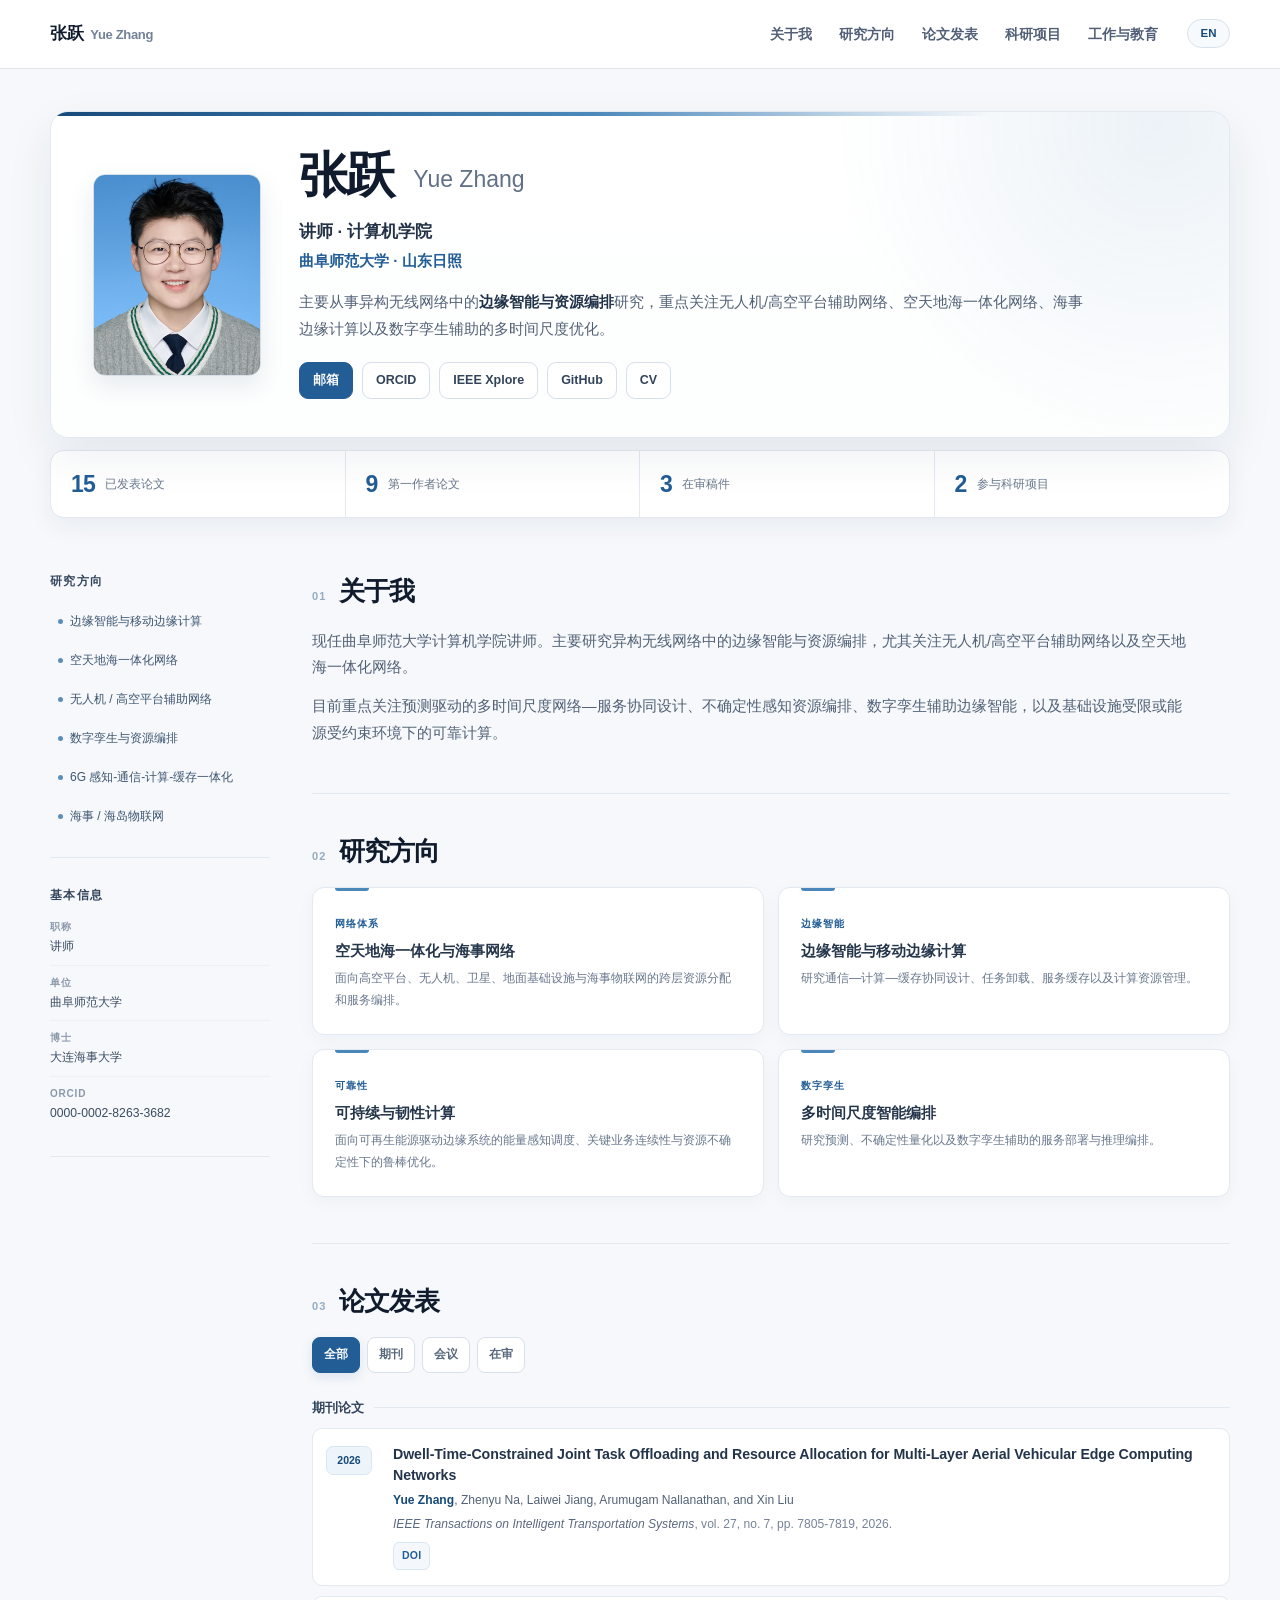
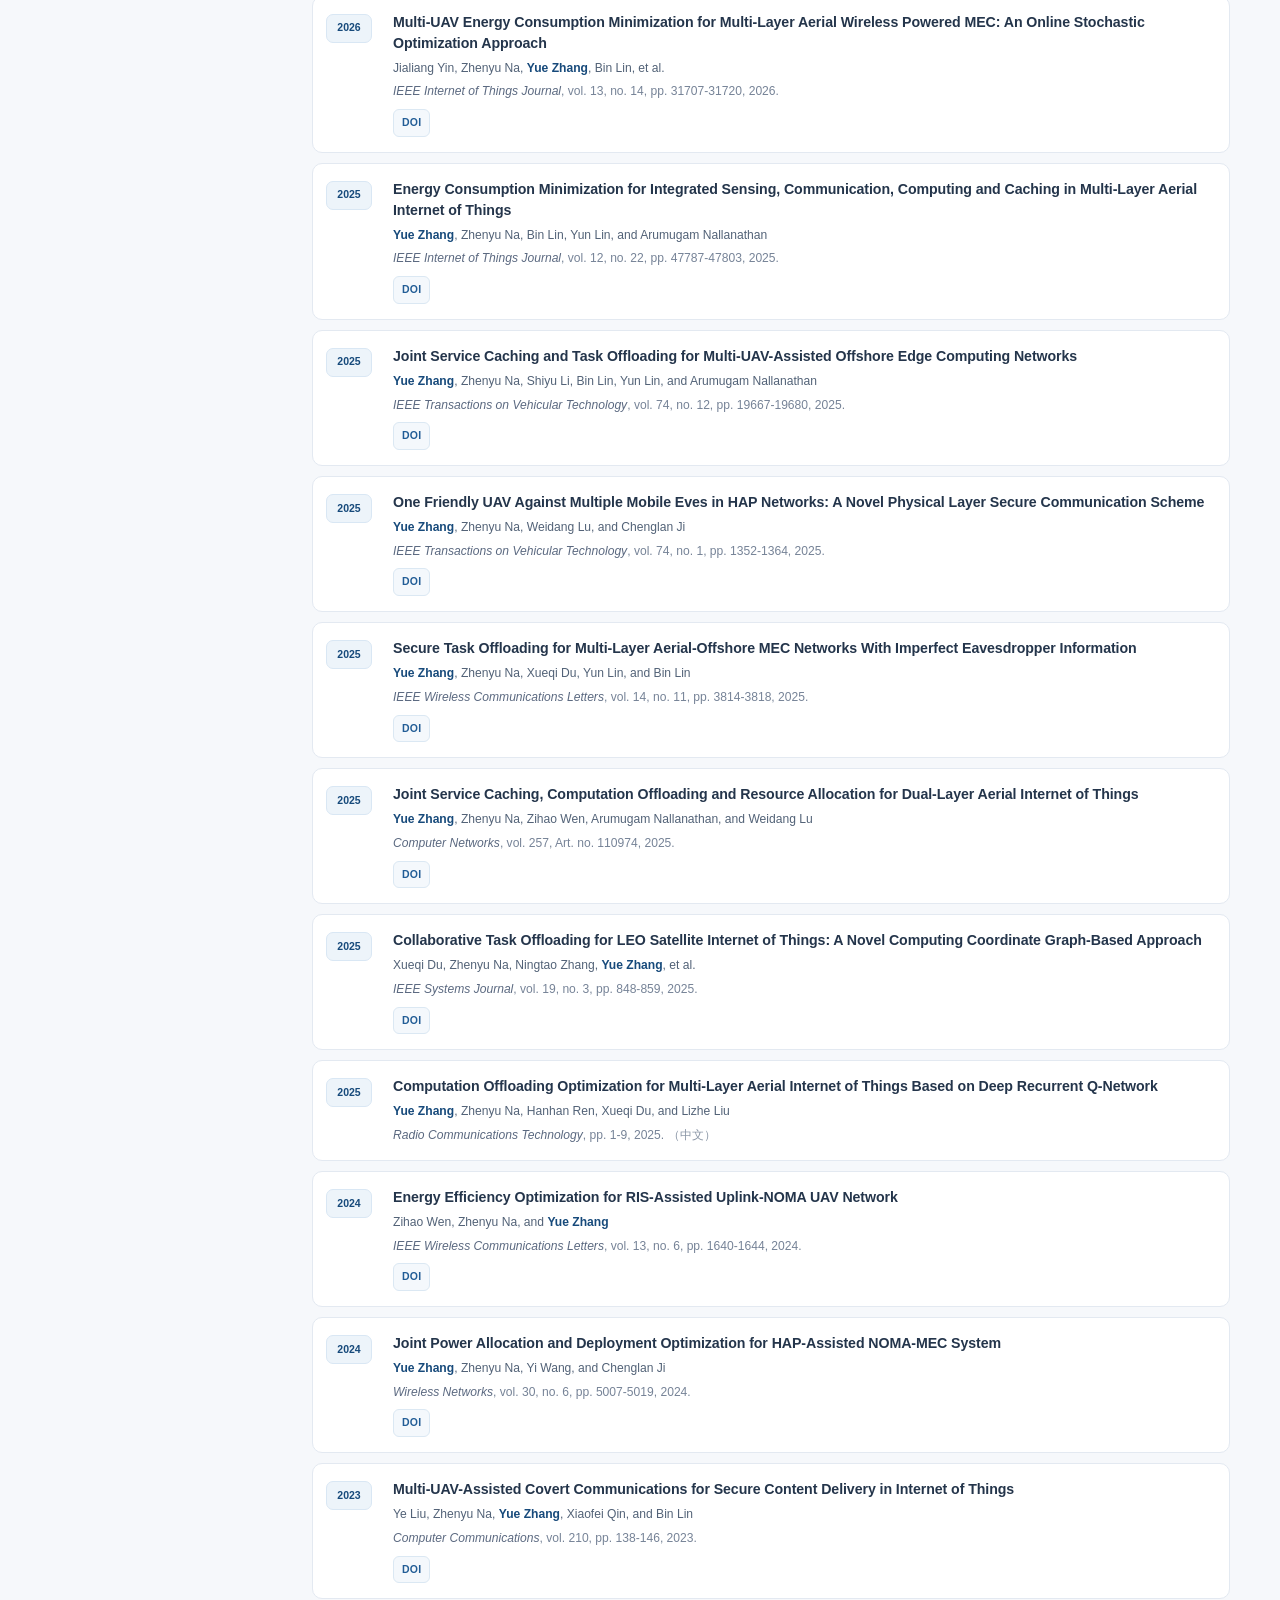
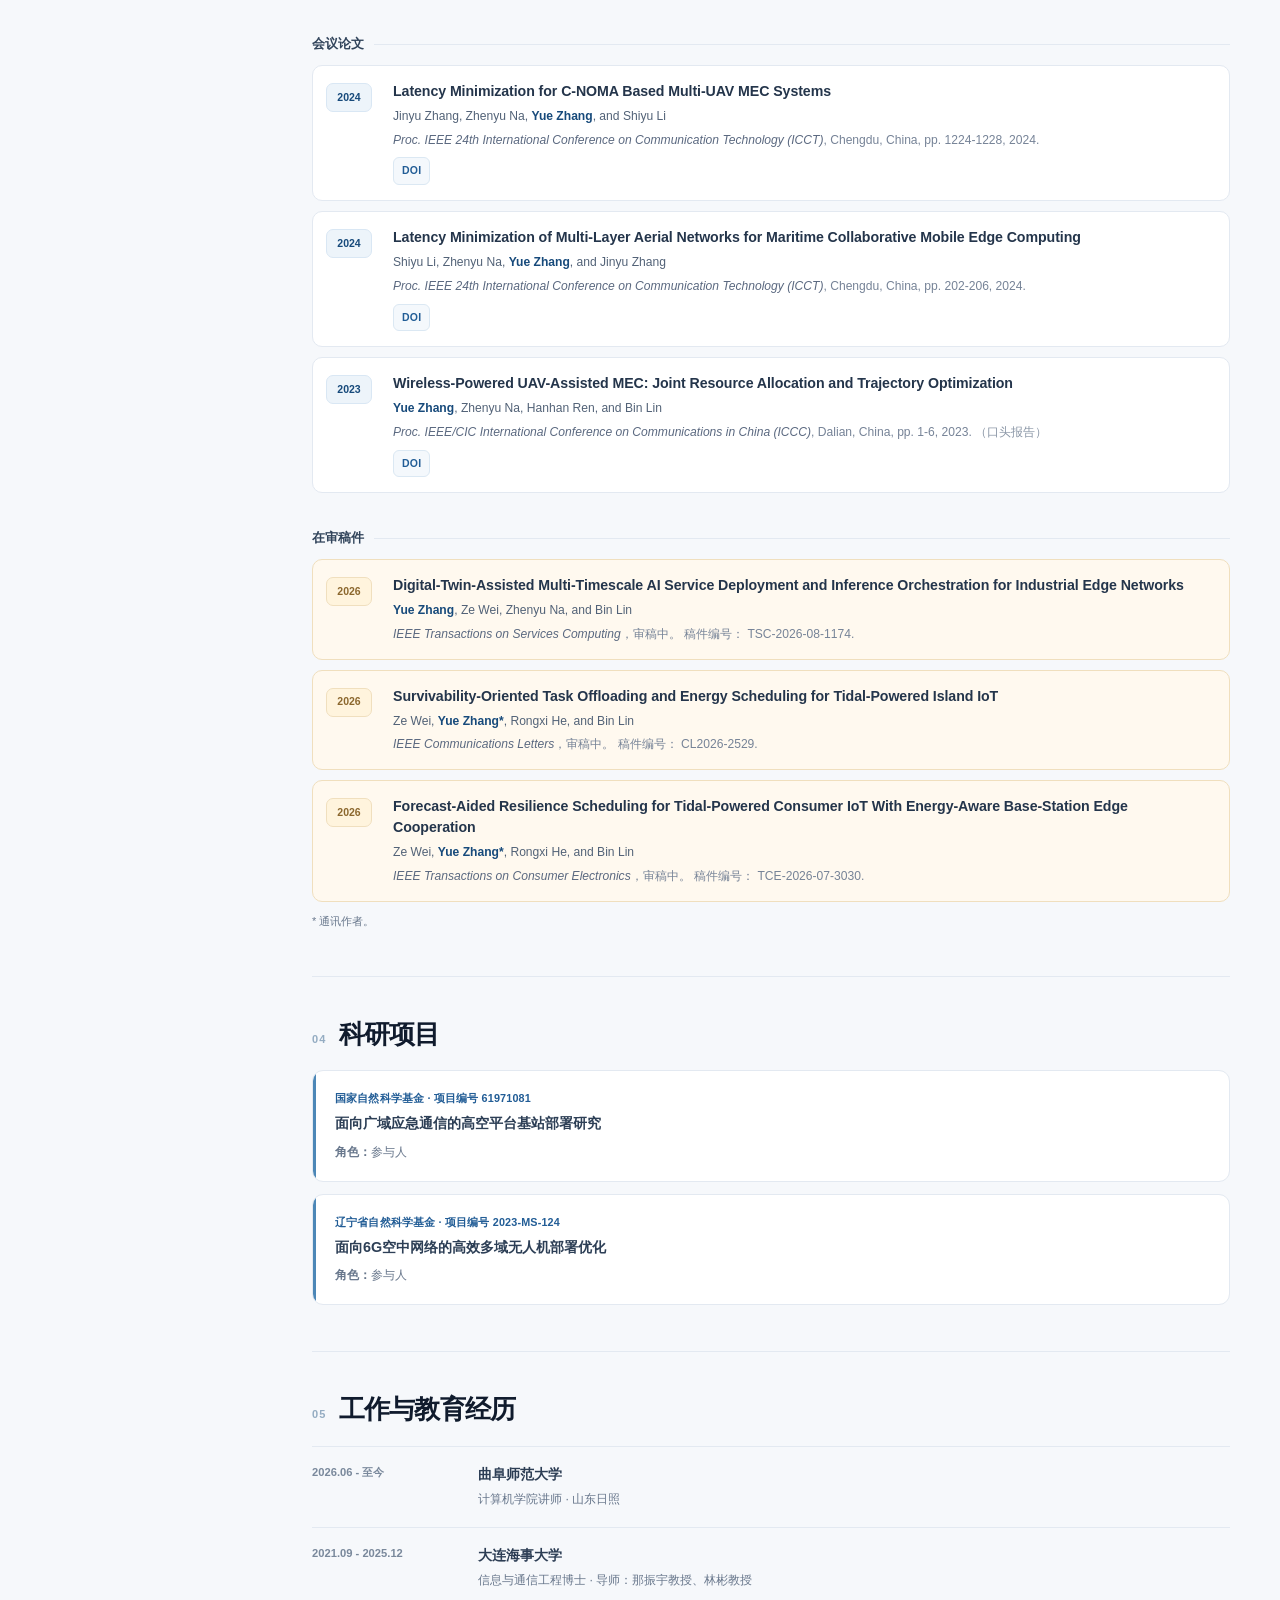
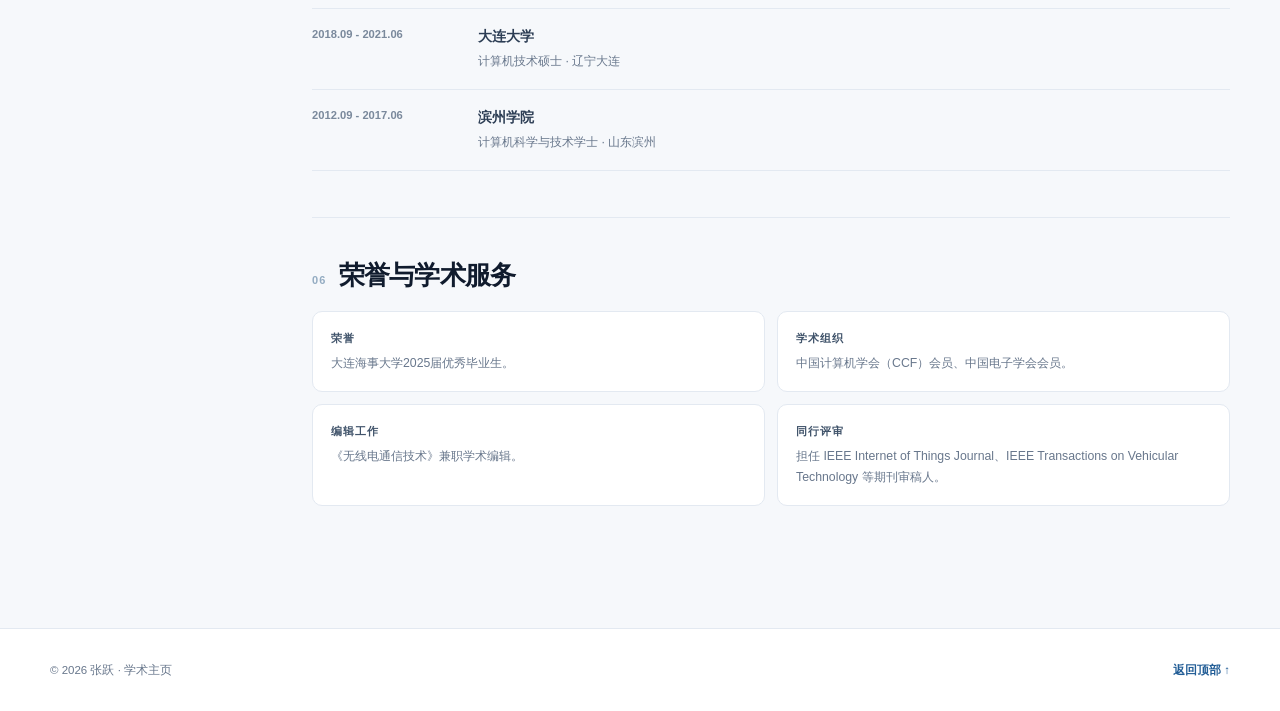
==== zh/index.html @ 1e5011b0 "Add files via upload" ====
<!DOCTYPE html>

<html lang="zh-CN">
<head>
<meta charset="utf-8"/>
<meta content="width=device-width, initial-scale=1" name="viewport"/>
<meta content="#ffffff" name="theme-color"/>
<meta content="张跃，曲阜师范大学计算机学院讲师，研究方向包括边缘智能、移动边缘计算、空天地海一体化网络、无人机/高空平台辅助网络、海事物联网、数字孪生与资源编排。" name="description"/>
<meta content="张跃, 曲阜师范大学, 边缘智能, 移动边缘计算, 空天地海一体化网络, 无人机, 高空平台, 海事物联网, 数字孪生, 资源编排" name="keywords"/>
<meta content="张跃 | 学术主页" property="og:title"/>
<meta content="曲阜师范大学计算机学院讲师，研究边缘智能、异构无线网络与资源编排。" property="og:description"/>
<meta content="website" property="og:type"/>
<meta content="../assets/profile.jpg" property="og:image"/>
<link href="../assets/profile.jpg" rel="icon"/>
<link href="../academic-v4.css?v=20260912-1" rel="stylesheet"/>
<title>张跃 | 学术主页</title>
<script type="application/ld+json">
  {
    "@context": "https://schema.org",
    "@type": "Person",
    "name": "Yue Zhang",
    "alternateName": "张跃",
    "jobTitle": "Lecturer",
    "affiliation": {
      "@type": "CollegeOrUniversity",
      "name": "Qufu Normal University"
    },
    "email": "mailto:zy@qfnu.edu.cn",
    "sameAs": [
      "https://orcid.org/0000-0002-8263-3682",
      "https://xplorestaging.ieee.org/author/37089993164",
      "https://github.com/Leon1995-ai"
    ]
  }
  </script>
<link href="../" hreflang="en" rel="alternate"/><link href="./" hreflang="zh-CN" rel="alternate"/></head>
<body>
<header class="site-header">
<div class="header-inner">
<a class="brand" href="#top">张跃 <span>Yue Zhang</span></a>
<nav aria-label="Primary navigation" class="nav"><a href="#about">关于我</a><a href="#research">研究方向</a><a href="#publications">论文发表</a><a href="#projects">科研项目</a><a href="#experience">工作与教育</a><a aria-label="Switch to English" class="lang-switch" href="../">EN</a></nav>
<button aria-expanded="false" aria-label="打开导航菜单" class="menu-button" id="menuButton">
<span></span><span></span><span></span>
</button>
</div>
<nav aria-label="Mobile navigation" class="mobile-nav" id="mobileNav"><a href="#about">关于我</a><a href="#research">研究方向</a><a href="#publications">论文发表</a><a href="#projects">科研项目</a><a href="#experience">工作与教育</a><a aria-label="Switch to English" class="lang-switch" href="../">EN</a></nav>
</header>
<main id="top">
<section class="hero section-shell">
<div class="hero-profile">
<img alt="Portrait of Yue Zhang" class="portrait" src="../assets/profile.jpg"/>
<div class="hero-main">
<h1>张跃 <span class="zh-name">Yue Zhang</span></h1>
<p class="role">讲师 · 计算机学院</p>
<p class="institution">曲阜师范大学 · 山东日照</p>
<p class="intro">主要从事异构无线网络中的<strong>边缘智能与资源编排</strong>研究，重点关注无人机/高空平台辅助网络、空天地海一体化网络、海事边缘计算以及数字孪生辅助的多时间尺度优化。</p>
<div class="link-row">
<a class="link-button primary" href="mailto:zy@qfnu.edu.cn">邮箱</a>
<a class="link-button" href="https://orcid.org/0000-0002-8263-3682" rel="noreferrer" target="_blank">ORCID</a>
<a class="link-button" href="https://xplorestaging.ieee.org/author/37089993164" rel="noreferrer" target="_blank">IEEE Xplore</a>
<a class="link-button" href="https://github.com/Leon1995-ai" rel="noreferrer" target="_blank">GitHub</a>
<a class="link-button" href="../assets/Yue_Zhang_CV.pdf" rel="noreferrer" target="_blank">CV</a>
</div>
</div>
</div>
<div aria-label="Academic summary" class="metrics">
<div class="metric"><strong>15</strong><span>已发表论文</span></div>
<div class="metric"><strong>9</strong><span>第一作者论文</span></div>
<div class="metric"><strong>3</strong><span>在审稿件</span></div>
<div class="metric"><strong>2</strong><span>参与科研项目</span></div>
</div>
</section>
<div class="page-grid section-shell">
<aside class="side-rail">
<section class="side-block">
<h2>研究方向</h2>
<div class="interest-list">
<span>边缘智能与移动边缘计算</span>
<span>空天地海一体化网络</span>
<span>无人机 / 高空平台辅助网络</span>
<span>数字孪生与资源编排</span>
<span>6G 感知-通信-计算-缓存一体化</span>
<span>海事 / 海岛物联网</span>
</div>
</section>
<section class="side-block quick-facts">
<h2>基本信息</h2>
<dl>
<div><dt>职称</dt><dd>讲师</dd></div>
<div><dt>单位</dt><dd>曲阜师范大学</dd></div>
<div><dt>博士</dt><dd>大连海事大学</dd></div>
<div><dt>ORCID</dt><dd>0000-0002-8263-3682</dd></div>
</dl>
</section>
</aside>
<div class="content">
<section class="content-section" id="about">
<div class="section-title-row">
<p class="section-index">01</p>
<h2>关于我</h2>
</div>
<div class="prose">
<p>现任曲阜师范大学计算机学院讲师。主要研究异构无线网络中的边缘智能与资源编排，尤其关注无人机/高空平台辅助网络以及空天地海一体化网络。</p>
<p>目前重点关注预测驱动的多时间尺度网络—服务协同设计、不确定性感知资源编排、数字孪生辅助边缘智能，以及基础设施受限或能源受约束环境下的可靠计算。</p>
</div>
</section>
<section class="content-section" id="research">
<div class="section-title-row">
<p class="section-index">02</p>
<h2>研究方向</h2>
</div>
<div class="research-grid">
<article>
<span class="research-label">网络体系</span>
<h3>空天地海一体化与海事网络</h3>
<p>面向高空平台、无人机、卫星、地面基础设施与海事物联网的跨层资源分配和服务编排。</p>
</article>
<article>
<span class="research-label">边缘智能</span>
<h3>边缘智能与移动边缘计算</h3>
<p>研究通信—计算—缓存协同设计、任务卸载、服务缓存以及计算资源管理。</p>
</article>
<article>
<span class="research-label">可靠性</span>
<h3>可持续与韧性计算</h3>
<p>面向可再生能源驱动边缘系统的能量感知调度、关键业务连续性与资源不确定性下的鲁棒优化。</p>
</article>
<article>
<span class="research-label">数字孪生</span>
<h3>多时间尺度智能编排</h3>
<p>研究预测、不确定性量化以及数字孪生辅助的服务部署与推理编排。</p>
</article>
</div>
</section>
<section class="content-section" id="publications">
<div class="section-title-row publications-heading">
<div>
<p class="section-index">03</p>
<h2>论文发表</h2>
</div>
</div>
<div aria-label="Publication filters" class="pub-toolbar" role="group">
<button class="filter active" data-filter="all">全部</button>
<button class="filter" data-filter="journal">期刊</button>
<button class="filter" data-filter="conference">会议</button>
<button class="filter" data-filter="review">在审</button>
</div>
<div class="pub-group" data-group="journal">
<h3 class="pub-group-title">期刊论文</h3>
<ol class="publication-list">
<li class="publication" data-type="journal">
<div class="pub-year">2026</div>
<div class="pub-body">
<h4>Dwell-Time-Constrained Joint Task Offloading and Resource Allocation for Multi-Layer Aerial Vehicular Edge Computing Networks</h4>
<p class="authors"><strong>Yue Zhang</strong>, Zhenyu Na, Laiwei Jiang, Arumugam Nallanathan, and Xin Liu</p>
<p class="venue"><em>IEEE Transactions on Intelligent Transportation Systems</em>, vol. 27, no. 7, pp. 7805-7819, 2026.</p>
<a class="doi" href="https://doi.org/10.1109/TITS.2026.3692669" rel="noreferrer" target="_blank">DOI</a>
</div>
</li>
<li class="publication" data-type="journal">
<div class="pub-year">2026</div>
<div class="pub-body">
<h4>Multi-UAV Energy Consumption Minimization for Multi-Layer Aerial Wireless Powered MEC: An Online Stochastic Optimization Approach</h4>
<p class="authors">Jialiang Yin, Zhenyu Na, <strong>Yue Zhang</strong>, Bin Lin, et al.</p>
<p class="venue"><em>IEEE Internet of Things Journal</em>, vol. 13, no. 14, pp. 31707-31720, 2026.</p>
<a class="doi" href="https://doi.org/10.1109/JIOT.2026.3687753" rel="noreferrer" target="_blank">DOI</a>
</div>
</li>
<li class="publication" data-type="journal">
<div class="pub-year">2025</div>
<div class="pub-body">
<h4>Energy Consumption Minimization for Integrated Sensing, Communication, Computing and Caching in Multi-Layer Aerial Internet of Things</h4>
<p class="authors"><strong>Yue Zhang</strong>, Zhenyu Na, Bin Lin, Yun Lin, and Arumugam Nallanathan</p>
<p class="venue"><em>IEEE Internet of Things Journal</em>, vol. 12, no. 22, pp. 47787-47803, 2025.</p>
<a class="doi" href="https://doi.org/10.1109/JIOT.2025.3602793" rel="noreferrer" target="_blank">DOI</a>
</div>
</li>
<li class="publication" data-type="journal">
<div class="pub-year">2025</div>
<div class="pub-body">
<h4>Joint Service Caching and Task Offloading for Multi-UAV-Assisted Offshore Edge Computing Networks</h4>
<p class="authors"><strong>Yue Zhang</strong>, Zhenyu Na, Shiyu Li, Bin Lin, Yun Lin, and Arumugam Nallanathan</p>
<p class="venue"><em>IEEE Transactions on Vehicular Technology</em>, vol. 74, no. 12, pp. 19667-19680, 2025.</p>
<a class="doi" href="https://doi.org/10.1109/TVT.2025.3589880" rel="noreferrer" target="_blank">DOI</a>
</div>
</li>
<li class="publication" data-type="journal">
<div class="pub-year">2025</div>
<div class="pub-body">
<h4>One Friendly UAV Against Multiple Mobile Eves in HAP Networks: A Novel Physical Layer Secure Communication Scheme</h4>
<p class="authors"><strong>Yue Zhang</strong>, Zhenyu Na, Weidang Lu, and Chenglan Ji</p>
<p class="venue"><em>IEEE Transactions on Vehicular Technology</em>, vol. 74, no. 1, pp. 1352-1364, 2025.</p>
<a class="doi" href="https://doi.org/10.1109/TVT.2024.3451508" rel="noreferrer" target="_blank">DOI</a>
</div>
</li>
<li class="publication" data-type="journal">
<div class="pub-year">2025</div>
<div class="pub-body">
<h4>Secure Task Offloading for Multi-Layer Aerial-Offshore MEC Networks With Imperfect Eavesdropper Information</h4>
<p class="authors"><strong>Yue Zhang</strong>, Zhenyu Na, Xueqi Du, Yun Lin, and Bin Lin</p>
<p class="venue"><em>IEEE Wireless Communications Letters</em>, vol. 14, no. 11, pp. 3814-3818, 2025.</p>
<a class="doi" href="https://doi.org/10.1109/LWC.2025.3606579" rel="noreferrer" target="_blank">DOI</a>
</div>
</li>
<li class="publication" data-type="journal">
<div class="pub-year">2025</div>
<div class="pub-body">
<h4>Joint Service Caching, Computation Offloading and Resource Allocation for Dual-Layer Aerial Internet of Things</h4>
<p class="authors"><strong>Yue Zhang</strong>, Zhenyu Na, Zihao Wen, Arumugam Nallanathan, and Weidang Lu</p>
<p class="venue"><em>Computer Networks</em>, vol. 257, Art. no. 110974, 2025.</p>
<a class="doi" href="https://doi.org/10.1016/j.comnet.2024.110974" rel="noreferrer" target="_blank">DOI</a>
</div>
</li>
<li class="publication" data-type="journal">
<div class="pub-year">2025</div>
<div class="pub-body">
<h4>Collaborative Task Offloading for LEO Satellite Internet of Things: A Novel Computing Coordinate Graph-Based Approach</h4>
<p class="authors">Xueqi Du, Zhenyu Na, Ningtao Zhang, <strong>Yue Zhang</strong>, et al.</p>
<p class="venue"><em>IEEE Systems Journal</em>, vol. 19, no. 3, pp. 848-859, 2025.</p>
<a class="doi" href="https://doi.org/10.1109/JSYST.2025.3571386" rel="noreferrer" target="_blank">DOI</a>
</div>
</li>
<li class="publication" data-type="journal">
<div class="pub-year">2025</div>
<div class="pub-body">
<h4>Computation Offloading Optimization for Multi-Layer Aerial Internet of Things Based on Deep Recurrent Q-Network</h4>
<p class="authors"><strong>Yue Zhang</strong>, Zhenyu Na, Hanhan Ren, Xueqi Du, and Lizhe Liu</p>
<p class="venue"><em>Radio Communications Technology</em>, pp. 1-9, 2025. <span class="muted">（中文）</span></p>
</div>
</li>
<li class="publication" data-type="journal">
<div class="pub-year">2024</div>
<div class="pub-body">
<h4>Energy Efficiency Optimization for RIS-Assisted Uplink-NOMA UAV Network</h4>
<p class="authors">Zihao Wen, Zhenyu Na, and <strong>Yue Zhang</strong></p>
<p class="venue"><em>IEEE Wireless Communications Letters</em>, vol. 13, no. 6, pp. 1640-1644, 2024.</p>
<a class="doi" href="https://doi.org/10.1109/LWC.2024.3384676" rel="noreferrer" target="_blank">DOI</a>
</div>
</li>
<li class="publication" data-type="journal">
<div class="pub-year">2024</div>
<div class="pub-body">
<h4>Joint Power Allocation and Deployment Optimization for HAP-Assisted NOMA-MEC System</h4>
<p class="authors"><strong>Yue Zhang</strong>, Zhenyu Na, Yi Wang, and Chenglan Ji</p>
<p class="venue"><em>Wireless Networks</em>, vol. 30, no. 6, pp. 5007-5019, 2024.</p>
<a class="doi" href="https://doi.org/10.1007/s11276-022-03201-8" rel="noreferrer" target="_blank">DOI</a>
</div>
</li>
<li class="publication" data-type="journal">
<div class="pub-year">2023</div>
<div class="pub-body">
<h4>Multi-UAV-Assisted Covert Communications for Secure Content Delivery in Internet of Things</h4>
<p class="authors">Ye Liu, Zhenyu Na, <strong>Yue Zhang</strong>, Xiaofei Qin, and Bin Lin</p>
<p class="venue"><em>Computer Communications</em>, vol. 210, pp. 138-146, 2023.</p>
<a class="doi" href="https://doi.org/10.1016/j.comcom.2023.08.006" rel="noreferrer" target="_blank">DOI</a>
</div>
</li>
</ol>
</div>
<div class="pub-group" data-group="conference">
<h3 class="pub-group-title">会议论文</h3>
<ol class="publication-list">
<li class="publication" data-type="conference">
<div class="pub-year">2024</div>
<div class="pub-body">
<h4>Latency Minimization for C-NOMA Based Multi-UAV MEC Systems</h4>
<p class="authors">Jinyu Zhang, Zhenyu Na, <strong>Yue Zhang</strong>, and Shiyu Li</p>
<p class="venue"><em>Proc. IEEE 24th International Conference on Communication Technology (ICCT)</em>, Chengdu, China, pp. 1224-1228, 2024.</p>
<a class="doi" href="https://doi.org/10.1109/ICCT62411.2024.10946569" rel="noreferrer" target="_blank">DOI</a>
</div>
</li>
<li class="publication" data-type="conference">
<div class="pub-year">2024</div>
<div class="pub-body">
<h4>Latency Minimization of Multi-Layer Aerial Networks for Maritime Collaborative Mobile Edge Computing</h4>
<p class="authors">Shiyu Li, Zhenyu Na, <strong>Yue Zhang</strong>, and Jinyu Zhang</p>
<p class="venue"><em>Proc. IEEE 24th International Conference on Communication Technology (ICCT)</em>, Chengdu, China, pp. 202-206, 2024.</p>
<a class="doi" href="https://doi.org/10.1109/ICCT62411.2024.10946538" rel="noreferrer" target="_blank">DOI</a>
</div>
</li>
<li class="publication" data-type="conference">
<div class="pub-year">2023</div>
<div class="pub-body">
<h4>Wireless-Powered UAV-Assisted MEC: Joint Resource Allocation and Trajectory Optimization</h4>
<p class="authors"><strong>Yue Zhang</strong>, Zhenyu Na, Hanhan Ren, and Bin Lin</p>
<p class="venue"><em>Proc. IEEE/CIC International Conference on Communications in China (ICCC)</em>, Dalian, China, pp. 1-6, 2023. <span class="muted">（口头报告）</span></p>
<a class="doi" href="https://doi.org/10.1109/ICCC57788.2023.10233436" rel="noreferrer" target="_blank">DOI</a>
</div>
</li>
</ol>
</div>
<div class="pub-group" data-group="review">
<h3 class="pub-group-title">在审稿件</h3>
<ol class="publication-list review-list">
<li class="publication" data-type="review">
<div class="pub-year">2026</div>
<div class="pub-body">
<h4>Digital-Twin-Assisted Multi-Timescale AI Service Deployment and Inference Orchestration for Industrial Edge Networks</h4>
<p class="authors"><strong>Yue Zhang</strong>, Ze Wei, Zhenyu Na, and Bin Lin</p>
<p class="venue"><em>IEEE Transactions on Services Computing</em>，审稿中。 稿件编号： TSC-2026-08-1174.</p>
</div>
</li>
<li class="publication" data-type="review">
<div class="pub-year">2026</div>
<div class="pub-body">
<h4>Survivability-Oriented Task Offloading and Energy Scheduling for Tidal-Powered Island IoT</h4>
<p class="authors">Ze Wei, <strong>Yue Zhang*</strong>, Rongxi He, and Bin Lin</p>
<p class="venue"><em>IEEE Communications Letters</em>，审稿中。 稿件编号： CL2026-2529.</p>
</div>
</li>
<li class="publication" data-type="review">
<div class="pub-year">2026</div>
<div class="pub-body">
<h4>Forecast-Aided Resilience Scheduling for Tidal-Powered Consumer IoT With Energy-Aware Base-Station Edge Cooperation</h4>
<p class="authors">Ze Wei, <strong>Yue Zhang*</strong>, Rongxi He, and Bin Lin</p>
<p class="venue"><em>IEEE Transactions on Consumer Electronics</em>，审稿中。 稿件编号： TCE-2026-07-3030.</p>
</div>
</li>
</ol>
<p class="footnote">* 通讯作者。</p>
</div>
</section>
<section class="content-section" id="projects">
<div class="section-title-row">
<p class="section-index">04</p>
<h2>科研项目</h2>
</div>
<div class="project-list">
<article class="project-card">
<div class="project-meta">国家自然科学基金 · 项目编号 61971081</div>
<h3>面向广域应急通信的高空平台基站部署研究</h3>
<p><strong>角色：</strong>参与人</p>
</article>
<article class="project-card">
<div class="project-meta">辽宁省自然科学基金 · 项目编号 2023-MS-124</div>
<h3>面向6G空中网络的高效多域无人机部署优化</h3>
<p><strong>角色：</strong>参与人</p>
</article>
</div>
</section>
<section class="content-section" id="experience">
<div class="section-title-row">
<p class="section-index">05</p>
<h2>工作与教育经历</h2>
</div>
<div class="timeline">
<div class="timeline-item">
<div class="timeline-date">2026.06 - 至今</div>
<div><h3>曲阜师范大学</h3><p>计算机学院讲师 · 山东日照</p></div>
</div>
<div class="timeline-item">
<div class="timeline-date">2021.09 - 2025.12</div>
<div><h3>大连海事大学</h3><p>信息与通信工程博士 · 导师：那振宇教授、林彬教授</p></div>
</div>
<div class="timeline-item">
<div class="timeline-date">2018.09 - 2021.06</div>
<div><h3>大连大学</h3><p>计算机技术硕士 · 辽宁大连</p></div>
</div>
<div class="timeline-item">
<div class="timeline-date">2012.09 - 2017.06</div>
<div><h3>滨州学院</h3><p>计算机科学与技术学士 · 山东滨州</p></div>
</div>
</div>
</section>
<section class="content-section" id="service">
<div class="section-title-row">
<p class="section-index">06</p>
<h2>荣誉与学术服务</h2>
</div>
<div class="service-grid">
<div class="service-card">
<h3>荣誉</h3>
<p>大连海事大学2025届优秀毕业生。</p>
</div>
<div class="service-card">
<h3>学术组织</h3>
<p>中国计算机学会（CCF）会员、中国电子学会会员。</p>
</div>
<div class="service-card">
<h3>编辑工作</h3>
<p>《无线电通信技术》兼职学术编辑。</p>
</div>
<div class="service-card">
<h3>同行评审</h3>
<p>担任 IEEE Internet of Things Journal、IEEE Transactions on Vehicular Technology 等期刊审稿人。</p>
</div>
</div>
</section>
</div>
</div>
</main>
<footer>
<div class="section-shell footer-inner">
<p>© <span id="year"></span> 张跃 · 学术主页</p>
<a href="#top">返回顶部 ↑</a>
</div>
</footer>
<script src="../academic-v4.js?v=20260912-1"></script>
</body>
</html>
---- academic-v4.css ----
:root {
  --bg: #f6f8fb;
  --paper: #ffffff;
  --paper-soft: #fbfcfe;
  --text: #152238;
  --heading: #101b2d;
  --muted: #68778c;
  --muted-2: #8a98aa;
  --blue: #225d96;
  --blue-strong: #174a7b;
  --blue-soft: #edf4fa;
  --blue-line: #d9e7f4;
  --line: #e3e9f1;
  --line-strong: #d5dde8;
  --review: #fff9ef;
  --review-line: #f0dfbe;
  --max: 1180px;
  --shadow: 0 18px 46px rgba(25, 49, 79, .08);
  --shadow-soft: 0 8px 24px rgba(25, 49, 79, .06);
}

* { box-sizing: border-box; }
html { scroll-behavior: smooth; }
body {
  margin: 0;
  color: var(--text);
  background: var(--bg);
  font-family: -apple-system, BlinkMacSystemFont, "Segoe UI", "Helvetica Neue", Arial, "PingFang SC", "Microsoft YaHei", sans-serif;
  font-size: 16px;
  line-height: 1.68;
  -webkit-font-smoothing: antialiased;
  text-rendering: optimizeLegibility;
}
a { color: inherit; text-decoration: none; }
button, input, textarea, select { font: inherit; }
img { max-width: 100%; }
.section-shell, .header-inner { width: min(calc(100% - 48px), var(--max)); margin: 0 auto; }

/* Header */
.site-header {
  position: sticky;
  top: 0;
  z-index: 50;
  background: rgba(255,255,255,.94);
  border-bottom: 1px solid rgba(221,228,237,.9);
  backdrop-filter: blur(14px);
}
.header-inner {
  min-height: 68px;
  display: flex;
  align-items: center;
  justify-content: space-between;
  gap: 28px;
}
.brand {
  display: inline-flex;
  align-items: baseline;
  gap: 7px;
  color: var(--heading);
  font-weight: 760;
  font-size: 17px;
  letter-spacing: -.02em;
}
.brand span { color: #738298; font-weight: 560; font-size: 13px; }
.nav { display: flex; align-items: center; gap: 30px; color: #526077; font-size: 13.5px; font-weight: 620; }
.nav a { position: relative; padding: 23px 0 21px; transition: color .18s ease; }
.nav a::after {
  content: "";
  position: absolute;
  left: 0; right: 100%; bottom: 15px;
  height: 2px;
  border-radius: 99px;
  background: var(--blue);
  transition: right .18s ease;
}
.nav a:hover { color: var(--blue); }
.nav a:hover::after { right: 0; }
.menu-button { display: none; width: 40px; height: 40px; padding: 9px; border: 1px solid var(--line); background: var(--paper); border-radius: 9px; }
.menu-button span { display: block; height: 2px; margin: 4px 0; background: var(--text); }
.mobile-nav { display: none; }

/* Hero */
.hero { padding: 42px 0 24px; }
.hero-profile {
  position: relative;
  overflow: hidden;
  display: grid;
  grid-template-columns: 168px minmax(0, 1fr);
  gap: 38px;
  align-items: center;
  padding: 38px 42px;
  border: 1px solid var(--line);
  border-radius: 18px;
  background:
    radial-gradient(circle at 94% 4%, rgba(72,131,184,.10), transparent 28%),
    linear-gradient(180deg, #fff 0%, #fdfefe 100%);
  box-shadow: var(--shadow);
}
.hero-profile::before {
  content: "";
  position: absolute;
  top: 0; left: 0;
  width: 100%; height: 4px;
  background: linear-gradient(90deg, var(--blue-strong), #4c88bb 46%, transparent 80%);
}
.portrait {
  width: 168px;
  height: 202px;
  object-fit: cover;
  object-position: center 23%;
  display: block;
  border-radius: 12px;
  border: 1px solid #d7e0e9;
  box-shadow: 0 10px 24px rgba(34, 67, 101, .10);
}
.hero-main { align-self: center; }
.overline {
  display: inline-flex;
  align-items: center;
  gap: 8px;
  margin: 0 0 8px;
  color: var(--blue);
  text-transform: uppercase;
  letter-spacing: .14em;
  font-weight: 770;
  font-size: 11px;
}
.overline::before { content: ""; width: 20px; height: 2px; background: var(--blue); border-radius: 9px; }
h1 {
  margin: 0;
  color: var(--heading);
  font-size: clamp(38px, 4.8vw, 49px);
  line-height: 1.06;
  letter-spacing: -.043em;
  font-weight: 760;
}
.zh-name {
  color: #617187;
  font-weight: 520;
  font-size: .47em;
  margin-left: 9px;
  vertical-align: middle;
  letter-spacing: 0;
}
.role { margin: 16px 0 2px; color: #233247; font-size: 16.5px; font-weight: 720; }
.institution { margin: 0; color: var(--blue); font-size: 15px; font-weight: 630; }
.intro { max-width: 790px; margin: 16px 0 0; color: #526176; font-size: 14.5px; line-height: 1.75; }
.intro strong { color: #22334a; font-weight: 750; }
.link-row { display: flex; flex-wrap: wrap; gap: 9px; margin-top: 20px; }
.link-button {
  display: inline-flex;
  align-items: center;
  justify-content: center;
  min-height: 36px;
  padding: 7px 13px;
  border: 1px solid #d6dfeb;
  background: rgba(255,255,255,.88);
  color: #33445a;
  border-radius: 9px;
  font-size: 12.5px;
  font-weight: 700;
  transition: transform .16s ease, box-shadow .16s ease, border-color .16s ease, color .16s ease;
}
.link-button:hover { color: var(--blue); border-color: #9fc1de; transform: translateY(-1px); box-shadow: 0 5px 14px rgba(32,92,147,.08); }
.link-button.primary { background: var(--blue); border-color: var(--blue); color: #fff; }
.link-button.primary:hover { background: var(--blue-strong); color: #fff; }
.metrics {
  margin-top: 12px;
  display: grid;
  grid-template-columns: repeat(4, 1fr);
  border: 1px solid var(--line);
  border-radius: 14px;
  background: var(--paper);
  box-shadow: var(--shadow-soft);
  overflow: hidden;
}
.metric {
  min-height: 66px;
  padding: 13px 20px;
  display: flex;
  align-items: center;
  gap: 10px;
  border-right: 1px solid var(--line);
}
.metric:last-child { border-right: 0; }
.metric strong { color: var(--blue); font-size: 23px; line-height: 1; letter-spacing: -.035em; }
.metric span { color: var(--muted); font-size: 11.5px; line-height: 1.35; }

/* Main layout */
.page-grid {
  display: grid;
  grid-template-columns: 220px minmax(0, 1fr);
  gap: 42px;
  padding: 30px 0 76px;
}
.side-rail { min-width: 0; }
.side-block {
  padding: 0 0 25px;
  margin-bottom: 28px;
  border-bottom: 1px solid var(--line);
}
.side-block h2 {
  margin: 0 0 14px;
  color: #32445c;
  font-size: 11.5px;
  text-transform: uppercase;
  letter-spacing: .13em;
  font-weight: 780;
}
.interest-list { display: grid; gap: 8px; }
.interest-list span {
  position: relative;
  display: block;
  padding: 7px 9px 7px 20px;
  color: #3d5570;
  border-radius: 7px;
  font-size: 12px;
  line-height: 1.42;
  transition: background .15s ease, color .15s ease;
}
.interest-list span::before {
  content: "";
  position: absolute;
  left: 8px; top: 13px;
  width: 5px; height: 5px;
  border-radius: 50%;
  background: #5b8fba;
}
.interest-list span:hover { background: var(--blue-soft); color: var(--blue-strong); }
.quick-facts dl { margin: 0; }
.quick-facts dl div { padding: 9px 0; border-top: 1px solid #edf1f5; }
.quick-facts dl div:first-child { border-top: 0; padding-top: 0; }
.quick-facts dt { color: var(--muted-2); font-size: 10px; text-transform: uppercase; letter-spacing: .08em; font-weight: 760; }
.quick-facts dd { margin: 2px 0 0; color: #3b4c62; font-size: 12.2px; line-height: 1.45; }

/* Sections */
.content-section { scroll-margin-top: 90px; padding: 4px 0 46px; }
.content-section + .content-section { padding-top: 42px; border-top: 1px solid var(--line); }
.section-title-row { display: flex; align-items: baseline; gap: 12px; margin-bottom: 20px; }
.section-title-row h2 { margin: 0; color: var(--heading); font-size: 26px; line-height: 1.2; letter-spacing: -.03em; font-weight: 750; }
.section-index { margin: 0; color: #94acc2; font-size: 11px; font-weight: 790; letter-spacing: .11em; }
.prose { max-width: 880px; color: #526176; font-size: 14.5px; line-height: 1.78; }
.prose p { margin: 0; }
.prose p + p { margin-top: 12px; }

/* Research cards */
.research-grid { display: grid; grid-template-columns: 1fr 1fr; gap: 14px; }
.research-grid article {
  position: relative;
  min-height: 148px;
  padding: 21px 22px 19px;
  border: 1px solid var(--line);
  border-radius: 12px;
  background: var(--paper);
  box-shadow: 0 5px 18px rgba(31, 54, 80, .035);
  transition: transform .16s ease, box-shadow .16s ease, border-color .16s ease;
}
.research-grid article::before {
  content: "";
  position: absolute;
  top: 0; left: 22px;
  width: 34px; height: 3px;
  border-radius: 0 0 4px 4px;
  background: #4b87b8;
}
.research-grid article:hover { transform: translateY(-2px); border-color: #d0ddea; box-shadow: 0 10px 24px rgba(31,54,80,.065); }
.research-label { display: inline-block; margin-bottom: 8px; color: var(--blue); font-size: 10px; text-transform: uppercase; letter-spacing: .10em; font-weight: 780; }
.research-grid h3 { margin: 0 0 7px; color: #26374c; font-size: 14.5px; line-height: 1.4; }
.research-grid p { margin: 0; color: var(--muted); font-size: 12.4px; line-height: 1.64; }

/* Publications */
.publications-heading { justify-content: flex-start; align-items: flex-end; }
.publications-heading > div { display: flex; align-items: baseline; gap: 12px; }
.pub-note { margin: 0; color: var(--muted-2); font-size: 11px; }
.pub-note strong { color: var(--blue-strong); }
.pub-toolbar { display: flex; flex-wrap: wrap; gap: 7px; margin: 0 0 24px; }
.filter {
  border: 1px solid #d8e0ea;
  background: var(--paper);
  color: #58677b;
  border-radius: 8px;
  padding: 7px 11px;
  cursor: pointer;
  font-size: 11.5px;
  font-weight: 690;
  transition: all .15s ease;
}
.filter:hover, .filter.active { color: #fff; border-color: var(--blue); background: var(--blue); box-shadow: 0 4px 12px rgba(34,93,150,.12); }
.pub-group + .pub-group { margin-top: 34px; }
.pub-group-title {
  display: flex;
  align-items: center;
  gap: 10px;
  margin: 0 0 10px;
  color: #31445b;
  font-size: 13px;
  font-weight: 760;
}
.pub-group-title::after { content: ""; height: 1px; background: var(--line); flex: 1; }
.publication-list { list-style: none; padding: 0; margin: 0; display: grid; gap: 10px; }
.publication {
  display: grid;
  grid-template-columns: 52px minmax(0, 1fr);
  gap: 15px;
  padding: 15px 16px 15px 13px;
  border: 1px solid var(--line);
  border-radius: 10px;
  background: var(--paper);
  transition: border-color .15s ease, box-shadow .15s ease, transform .15s ease;
}
.publication:hover { border-color: #cfdae6; box-shadow: 0 7px 20px rgba(31,54,80,.05); transform: translateY(-1px); }
.publication[data-type="review"] { background: var(--review); border-color: var(--review-line); }
.pub-year {
  display: inline-flex;
  align-items: center;
  justify-content: center;
  width: 46px;
  height: 29px;
  margin-top: 2px;
  color: var(--blue-strong);
  background: var(--blue-soft);
  border: 1px solid var(--blue-line);
  border-radius: 7px;
  font-weight: 780;
  font-size: 10.5px;
}
.publication[data-type="review"] .pub-year { color: #8b672d; background: #fff4dd; border-color: #f0dfbe; }
.pub-body h4 { margin: 0; color: #24354b; font-size: 14.2px; line-height: 1.48; letter-spacing: -.006em; font-weight: 720; }
.authors, .venue { margin: 5px 0 0; font-size: 12.1px; line-height: 1.55; }
.authors { color: #526277; }
.authors strong { color: var(--blue-strong); font-weight: 760; }
.venue { color: #768397; }
.venue em { color: #5b6980; }
.doi {
  display: inline-flex;
  align-items: center;
  margin-top: 8px;
  padding: 4px 8px;
  color: var(--blue);
  background: #f4f8fc;
  border: 1px solid #dbe8f3;
  border-radius: 6px;
  font-size: 10.5px;
  font-weight: 760;
  letter-spacing: .02em;
}
.doi:hover { background: var(--blue-soft); border-color: #bed5e9; }
.muted { color: #8a96a6; }
.footnote { margin: 10px 0 0; color: var(--muted); font-size: 11px; }
.pub-group.hidden { display: none; }

/* Projects */
.project-list { display: grid; gap: 12px; }
.project-card {
  position: relative;
  overflow: hidden;
  padding: 18px 20px 18px 22px;
  border: 1px solid var(--line);
  border-radius: 11px;
  background: var(--paper);
}
.project-card::before { content: ""; position: absolute; left: 0; top: 0; bottom: 0; width: 3px; background: #4c87b7; }
.project-meta { color: var(--blue); font-size: 10.8px; font-weight: 760; letter-spacing: .015em; }
.project-card h3 { margin: 6px 0 7px; color: #2d3f56; font-size: 14.4px; line-height: 1.48; }
.project-card p { margin: 0; color: var(--muted); font-size: 12.3px; }

/* Timeline */
.timeline { border-top: 1px solid var(--line); }
.timeline-item { display: grid; grid-template-columns: 142px minmax(0, 1fr); gap: 24px; padding: 16px 0; border-bottom: 1px solid var(--line); }
.timeline-date { color: #7a899c; font-size: 11.2px; font-weight: 710; }
.timeline-item h3 { margin: 0 0 3px; color: #2c3d54; font-size: 14.2px; }
.timeline-item p { margin: 0; color: var(--muted); font-size: 12.3px; }

/* Service */
.service-grid { display: grid; grid-template-columns: 1fr 1fr; gap: 12px; }
.service-card { padding: 17px 18px; border: 1px solid var(--line); border-radius: 10px; background: var(--paper); }
.service-card h3 { margin: 0 0 6px; color: #41546b; font-size: 10.8px; text-transform: uppercase; letter-spacing: .08em; }
.service-card p { margin: 0; color: var(--muted); font-size: 12.3px; line-height: 1.58; }

footer { border-top: 1px solid var(--line); background: #fff; }
.footer-inner { min-height: 82px; display: flex; align-items: center; justify-content: space-between; gap: 20px; color: var(--muted); font-size: 11.5px; }
.footer-inner a { color: var(--blue); font-weight: 680; }

@media (max-width: 900px) {
  .nav { display: none; }
  .menu-button { display: block; }
  .mobile-nav.open { display: flex; flex-direction: column; gap: 14px; padding: 0 22px 20px; width: min(var(--max), 100%); margin: 0 auto; color: #44536a; font-size: 14px; font-weight: 650; }
  .hero-profile { grid-template-columns: 145px minmax(0, 1fr); gap: 28px; padding: 30px; }
  .portrait { width: 145px; height: 174px; }
  .metrics { grid-template-columns: 1fr 1fr; }
  .metric:nth-child(2) { border-right: 0; }
  .metric:nth-child(-n+2) { border-bottom: 1px solid var(--line); }
  .page-grid { grid-template-columns: 1fr; gap: 16px; }
  .side-rail { display: grid; grid-template-columns: 1.25fr 1fr; gap: 18px; }
  .side-block { border: 1px solid var(--line); border-radius: 11px; background: var(--paper); padding: 18px; margin: 0 0 20px; }
  .interest-list { grid-template-columns: 1fr 1fr; }
}

@media (max-width: 660px) {
  .section-shell, .header-inner { width: min(100% - 28px, var(--max)); }
  .hero { padding-top: 26px; }
  .hero-profile { grid-template-columns: 1fr; padding: 24px; border-radius: 14px; }
  .portrait { width: 138px; height: 166px; }
  h1 { font-size: 38px; }
  .metrics { grid-template-columns: 1fr 1fr; }
  .metric { min-height: 70px; padding: 13px 14px; align-items: flex-start; flex-direction: column; gap: 4px; }
  .metric strong { font-size: 21px; }
  .page-grid { padding-top: 24px; }
  .side-rail { grid-template-columns: 1fr; }
  .interest-list { grid-template-columns: 1fr; }
  .research-grid, .service-grid { grid-template-columns: 1fr; }
  .publications-heading { align-items: flex-start; gap: 8px; flex-direction: column; }
  .publication { grid-template-columns: 46px minmax(0, 1fr); gap: 10px; padding: 13px 12px; }
  .timeline-item { grid-template-columns: 1fr; gap: 3px; }
  .footer-inner { padding: 20px 0; flex-direction: column; align-items: flex-start; gap: 4px; }
}

@media print {
  .site-header, .pub-toolbar, footer { display: none !important; }
  body { background: #fff; }
  .section-shell { width: 100%; }
  .hero { padding-top: 0; }
  .hero-profile, .metrics, .research-grid article, .project-card, .service-card { box-shadow: none; }
  .page-grid { grid-template-columns: 1fr; }
  .side-rail { display: none; }
}


/* Language switch */
.lang-switch {
  display: inline-flex;
  align-items: center;
  justify-content: center;
  min-width: 43px;
  height: 29px;
  padding: 0 10px !important;
  margin-left: 2px;
  border: 1px solid #d7e1eb;
  border-radius: 999px;
  color: var(--blue-strong) !important;
  background: #f7fafc;
  font-size: 11.5px !important;
  font-weight: 760 !important;
  line-height: 1;
}
.lang-switch::after { display: none !important; }
.lang-switch:hover { background: var(--blue-soft); border-color: #bfd4e6; }
.mobile-nav .lang-switch { width: fit-content; padding: 7px 12px !important; height: auto; }
html[lang="zh-CN"] body {
  font-family: "PingFang SC", "Microsoft YaHei", "Noto Sans CJK SC", -apple-system, BlinkMacSystemFont, "Segoe UI", Arial, sans-serif;
}
html[lang="zh-CN"] .nav { gap: 27px; }
html[lang="zh-CN"] .intro,
html[lang="zh-CN"] .prose { line-height: 1.85; }
html[lang="zh-CN"] .research-grid p,
html[lang="zh-CN"] .project-card p,
html[lang="zh-CN"] .timeline-item p,
html[lang="zh-CN"] .service-card p { line-height: 1.72; }
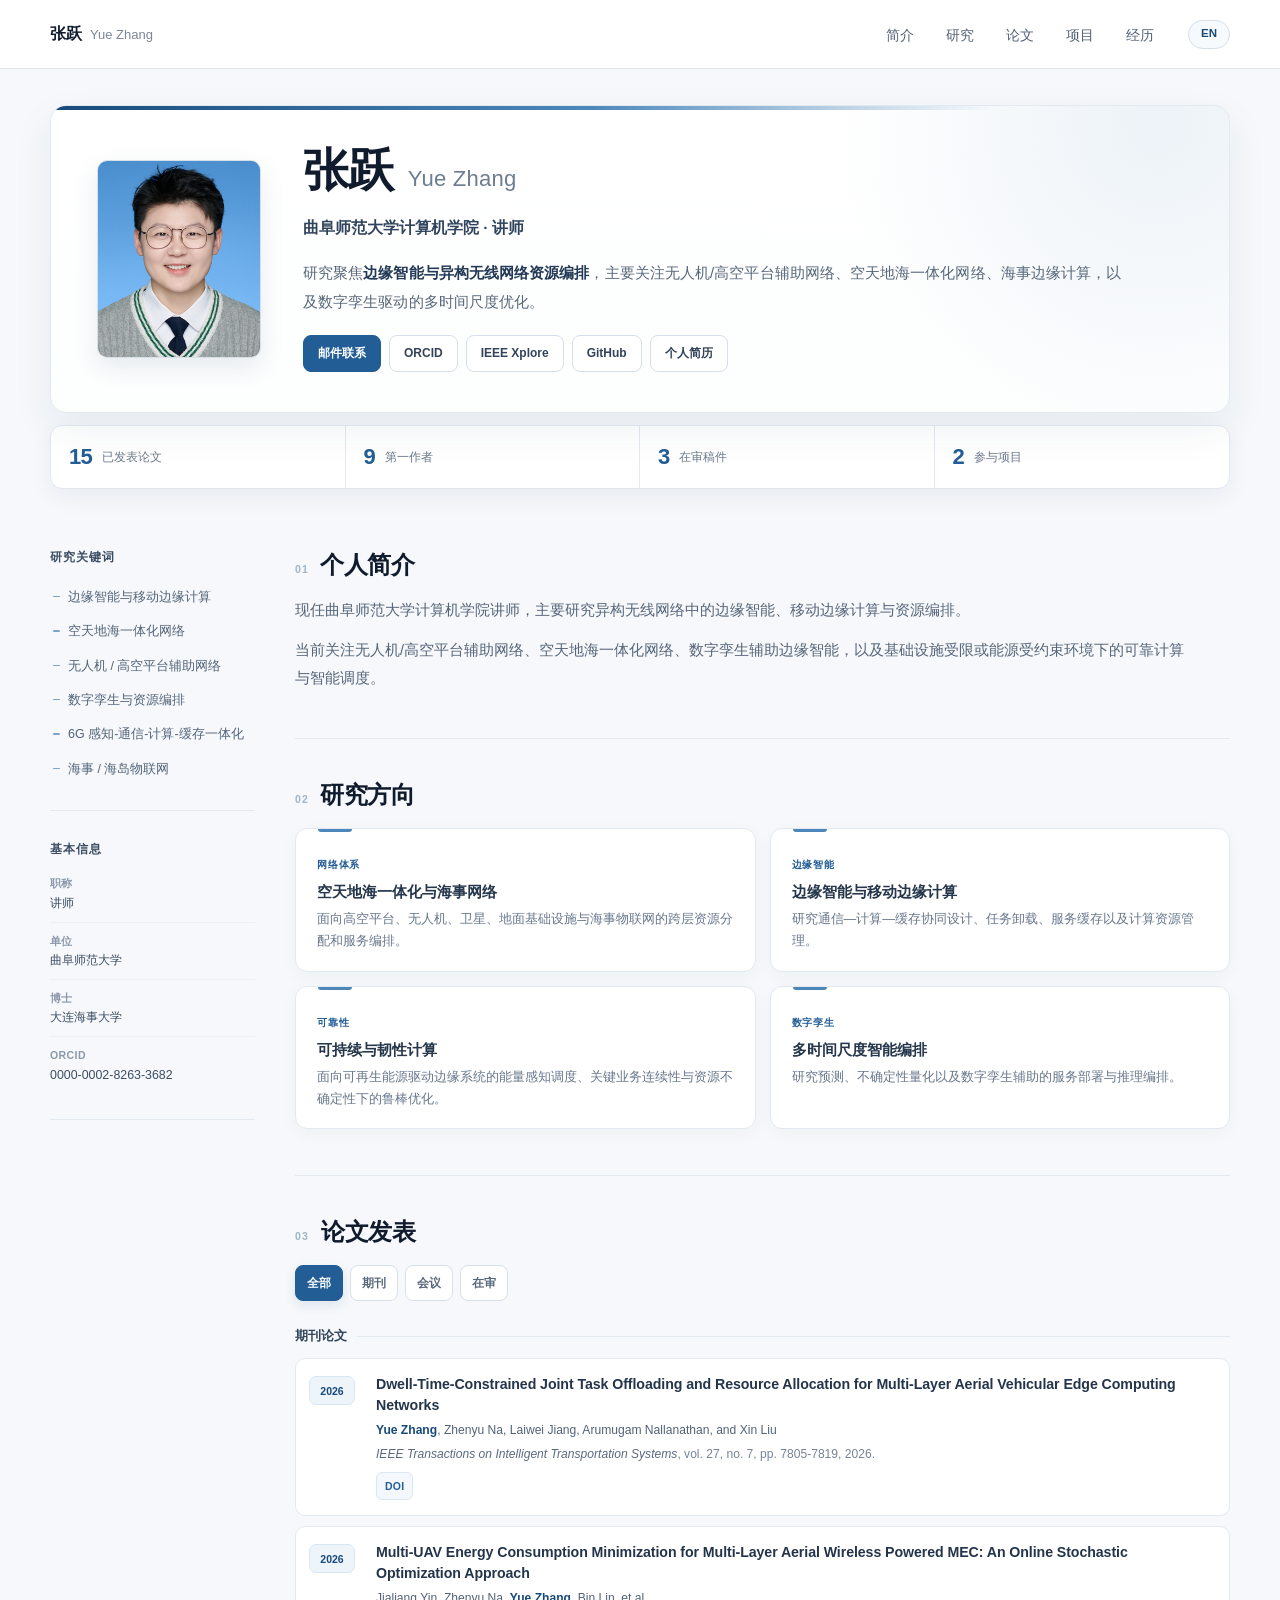
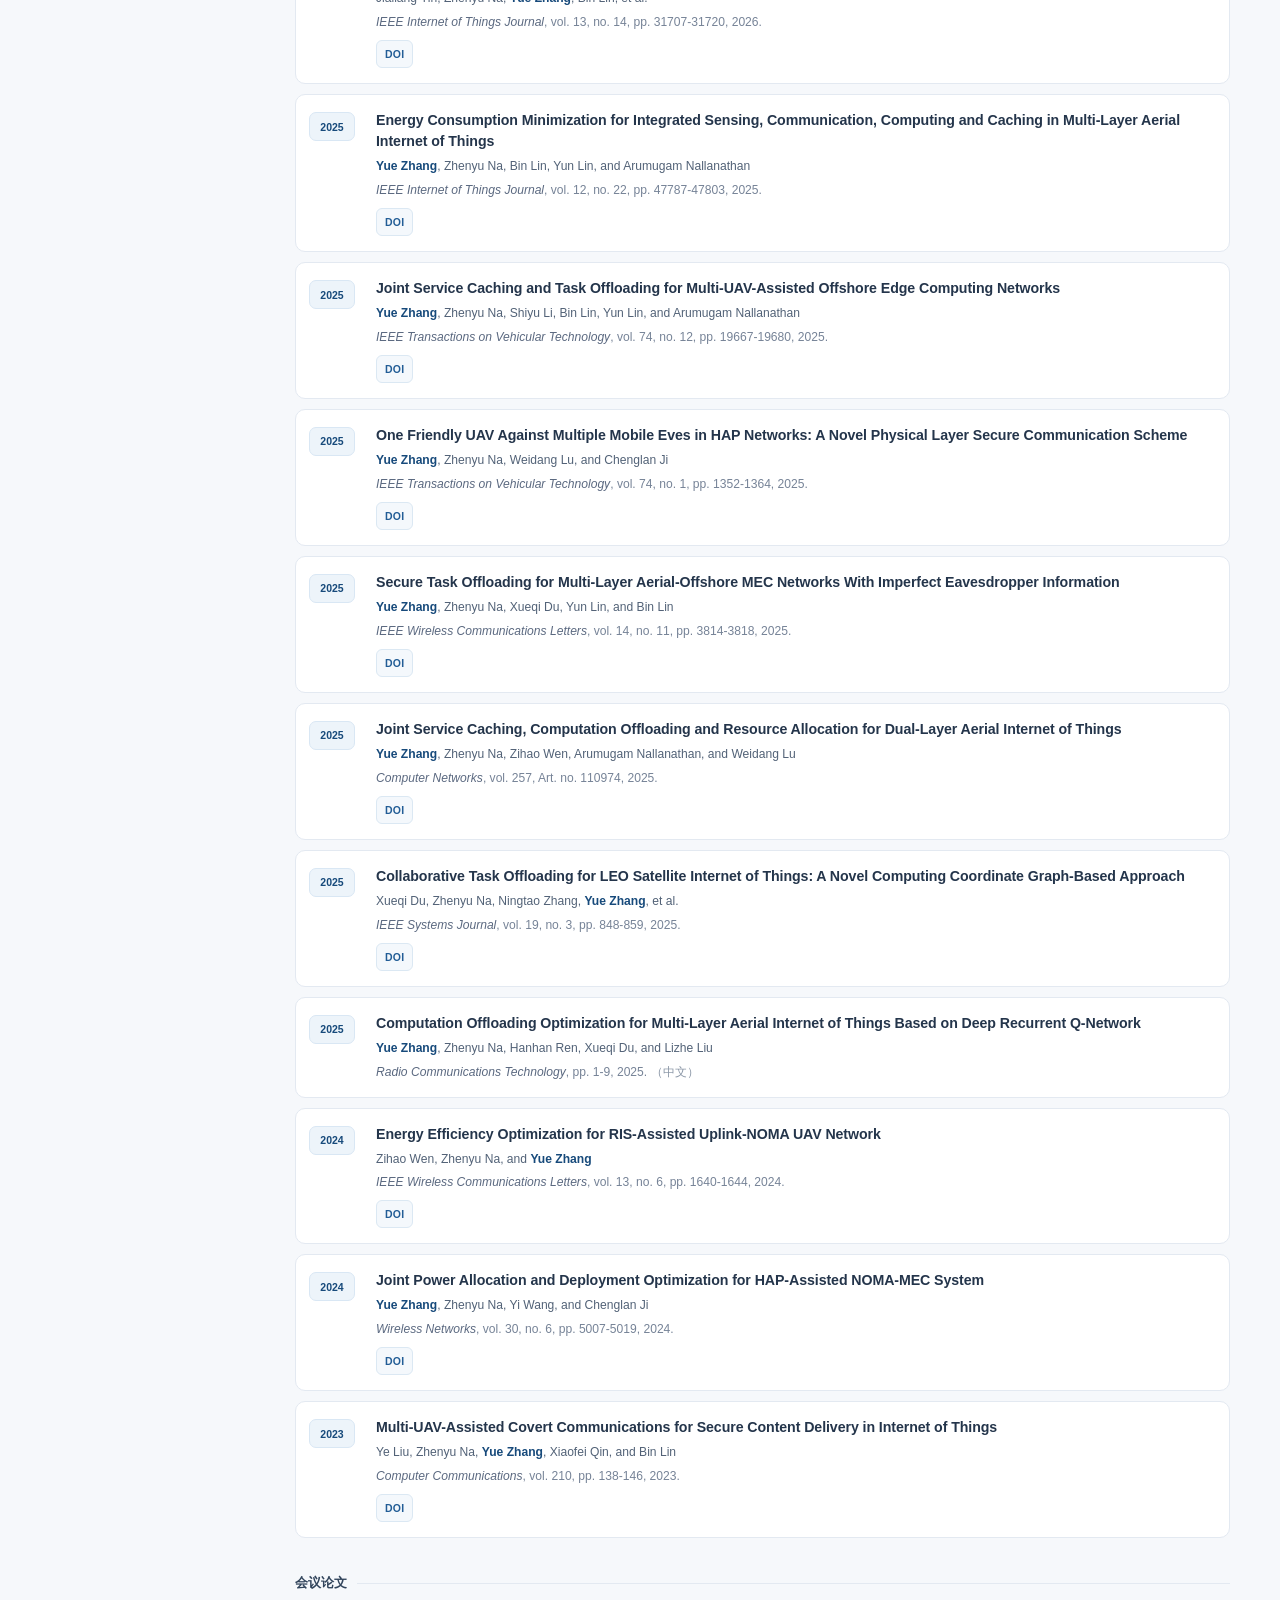
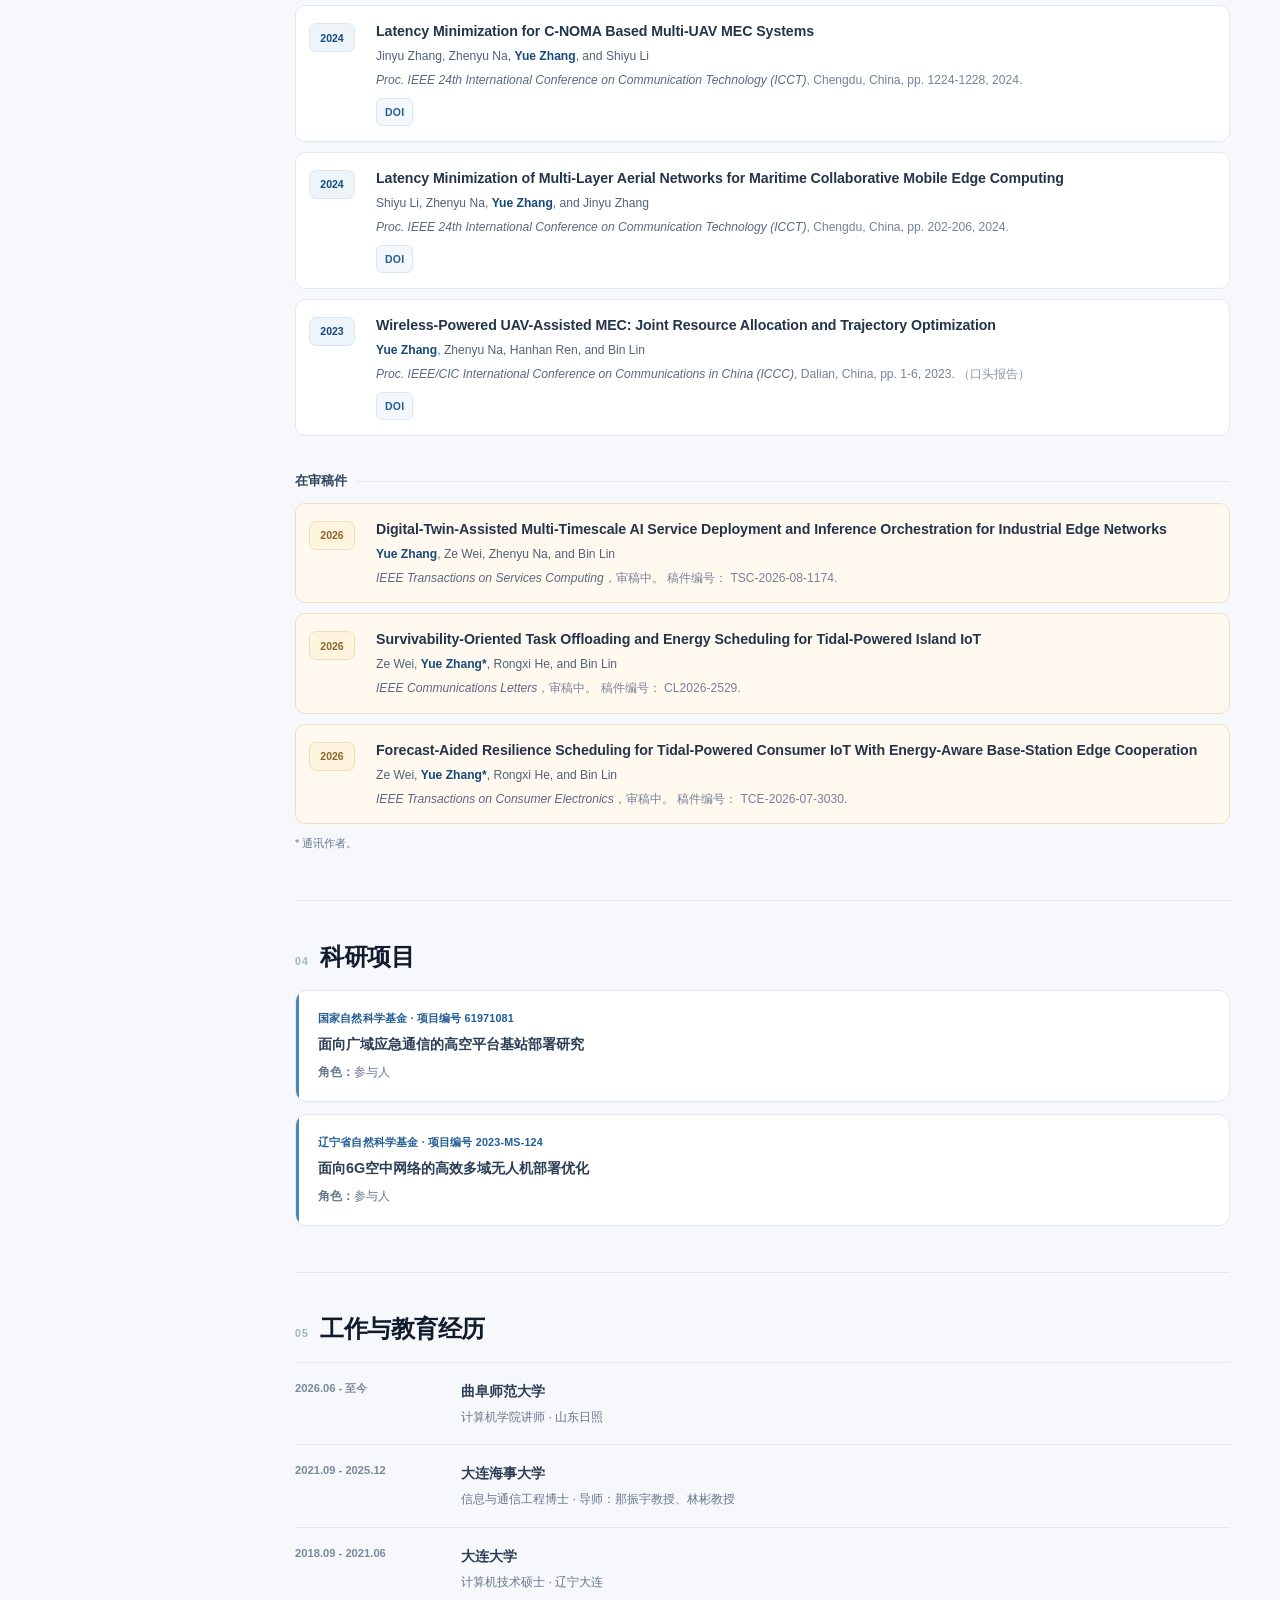
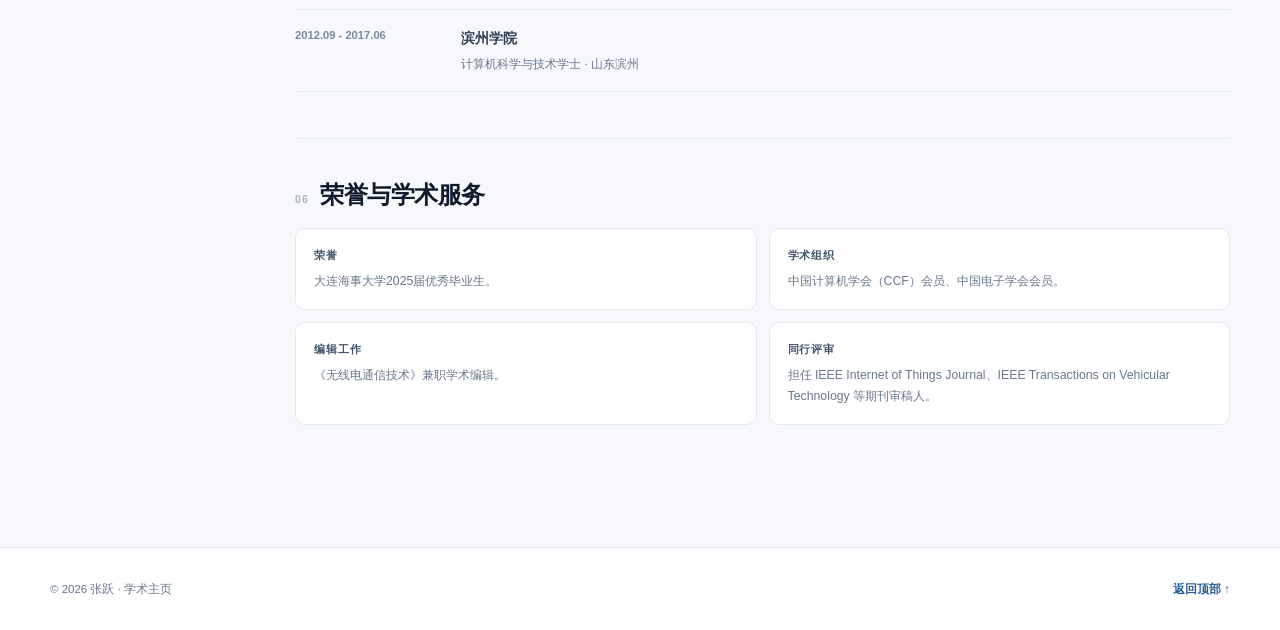
==== commit 5738d5f8: "Add files via upload" ====
--- a/zh/index.html
+++ b/zh/index.html
@@ -12,7 +12,7 @@
 <meta content="website" property="og:type"/>
 <meta content="../assets/profile.jpg" property="og:image"/>
 <link href="../assets/profile.jpg" rel="icon"/>
-<link href="../academic-v4.css?v=20260912-1" rel="stylesheet"/>
+<link href="../academic-v41.css?v=20260912-2" rel="stylesheet"/>
 <title>张跃 | 学术主页</title>
 <script type="application/ld+json">
   {
@@ -38,12 +38,12 @@
 <header class="site-header">
 <div class="header-inner">
 <a class="brand" href="#top">张跃 <span>Yue Zhang</span></a>
-<nav aria-label="Primary navigation" class="nav"><a href="#about">关于我</a><a href="#research">研究方向</a><a href="#publications">论文发表</a><a href="#projects">科研项目</a><a href="#experience">工作与教育</a><a aria-label="Switch to English" class="lang-switch" href="../">EN</a></nav>
+<nav aria-label="Primary navigation" class="nav"><a href="#about">简介</a><a href="#research">研究</a><a href="#publications">论文</a><a href="#projects">项目</a><a href="#experience">经历</a><a aria-label="Switch to English" class="lang-switch" href="../">EN</a></nav>
 <button aria-expanded="false" aria-label="打开导航菜单" class="menu-button" id="menuButton">
 <span></span><span></span><span></span>
 </button>
 </div>
-<nav aria-label="Mobile navigation" class="mobile-nav" id="mobileNav"><a href="#about">关于我</a><a href="#research">研究方向</a><a href="#publications">论文发表</a><a href="#projects">科研项目</a><a href="#experience">工作与教育</a><a aria-label="Switch to English" class="lang-switch" href="../">EN</a></nav>
+<nav aria-label="Mobile navigation" class="mobile-nav" id="mobileNav"><a href="#about">简介</a><a href="#research">研究</a><a href="#publications">论文</a><a href="#projects">项目</a><a href="#experience">经历</a><a aria-label="Switch to English" class="lang-switch" href="../">EN</a></nav>
 </header>
 <main id="top">
 <section class="hero section-shell">
@@ -51,29 +51,28 @@
 <img alt="Portrait of Yue Zhang" class="portrait" src="../assets/profile.jpg"/>
 <div class="hero-main">
 <h1>张跃 <span class="zh-name">Yue Zhang</span></h1>
-<p class="role">讲师 · 计算机学院</p>
-<p class="institution">曲阜师范大学 · 山东日照</p>
-<p class="intro">主要从事异构无线网络中的<strong>边缘智能与资源编排</strong>研究，重点关注无人机/高空平台辅助网络、空天地海一体化网络、海事边缘计算以及数字孪生辅助的多时间尺度优化。</p>
+<p class="role zh-affiliation">曲阜师范大学计算机学院 · 讲师</p>
+<p class="intro">研究聚焦<strong>边缘智能与异构无线网络资源编排</strong>，主要关注无人机/高空平台辅助网络、空天地海一体化网络、海事边缘计算，以及数字孪生驱动的多时间尺度优化。</p>
 <div class="link-row">
-<a class="link-button primary" href="mailto:zy@qfnu.edu.cn">邮箱</a>
+<a class="link-button primary" href="mailto:zy@qfnu.edu.cn">邮件联系</a>
 <a class="link-button" href="https://orcid.org/0000-0002-8263-3682" rel="noreferrer" target="_blank">ORCID</a>
 <a class="link-button" href="https://xplorestaging.ieee.org/author/37089993164" rel="noreferrer" target="_blank">IEEE Xplore</a>
 <a class="link-button" href="https://github.com/Leon1995-ai" rel="noreferrer" target="_blank">GitHub</a>
-<a class="link-button" href="../assets/Yue_Zhang_CV.pdf" rel="noreferrer" target="_blank">CV</a>
+<a class="link-button" href="../assets/Yue_Zhang_CV.pdf" rel="noreferrer" target="_blank">个人简历</a>
 </div>
 </div>
 </div>
 <div aria-label="Academic summary" class="metrics">
 <div class="metric"><strong>15</strong><span>已发表论文</span></div>
-<div class="metric"><strong>9</strong><span>第一作者论文</span></div>
+<div class="metric"><strong>9</strong><span>第一作者</span></div>
 <div class="metric"><strong>3</strong><span>在审稿件</span></div>
-<div class="metric"><strong>2</strong><span>参与科研项目</span></div>
+<div class="metric"><strong>2</strong><span>参与项目</span></div>
 </div>
 </section>
 <div class="page-grid section-shell">
 <aside class="side-rail">
 <section class="side-block">
-<h2>研究方向</h2>
+<h2>研究关键词</h2>
 <div class="interest-list">
 <span>边缘智能与移动边缘计算</span>
 <span>空天地海一体化网络</span>
@@ -97,11 +96,11 @@
 <section class="content-section" id="about">
 <div class="section-title-row">
 <p class="section-index">01</p>
-<h2>关于我</h2>
+<h2>个人简介</h2>
 </div>
 <div class="prose">
-<p>现任曲阜师范大学计算机学院讲师。主要研究异构无线网络中的边缘智能与资源编排，尤其关注无人机/高空平台辅助网络以及空天地海一体化网络。</p>
-<p>目前重点关注预测驱动的多时间尺度网络—服务协同设计、不确定性感知资源编排、数字孪生辅助边缘智能，以及基础设施受限或能源受约束环境下的可靠计算。</p>
+<p>现任曲阜师范大学计算机学院讲师，主要研究异构无线网络中的边缘智能、移动边缘计算与资源编排。</p>
+<p>当前关注无人机/高空平台辅助网络、空天地海一体化网络、数字孪生辅助边缘智能，以及基础设施受限或能源受约束环境下的可靠计算与智能调度。</p>
 </div>
 </section>
 <section class="content-section" id="research">
@@ -395,6 +394,6 @@
 <a href="#top">返回顶部 ↑</a>
 </div>
 </footer>
-<script src="../academic-v4.js?v=20260912-1"></script>
+<script src="../academic-v41.js?v=20260912-1"></script>
 </body>
 </html>
--- a/academic-v41.css
+++ b/academic-v41.css
@@ -0,0 +1,614 @@
+:root {
+  --bg: #f6f8fb;
+  --paper: #ffffff;
+  --paper-soft: #fbfcfe;
+  --text: #152238;
+  --heading: #101b2d;
+  --muted: #68778c;
+  --muted-2: #8a98aa;
+  --blue: #225d96;
+  --blue-strong: #174a7b;
+  --blue-soft: #edf4fa;
+  --blue-line: #d9e7f4;
+  --line: #e3e9f1;
+  --line-strong: #d5dde8;
+  --review: #fff9ef;
+  --review-line: #f0dfbe;
+  --max: 1180px;
+  --shadow: 0 18px 46px rgba(25, 49, 79, .08);
+  --shadow-soft: 0 8px 24px rgba(25, 49, 79, .06);
+}
+
+* { box-sizing: border-box; }
+html { scroll-behavior: smooth; }
+body {
+  margin: 0;
+  color: var(--text);
+  background: var(--bg);
+  font-family: -apple-system, BlinkMacSystemFont, "Segoe UI", "Helvetica Neue", Arial, "PingFang SC", "Microsoft YaHei", sans-serif;
+  font-size: 16px;
+  line-height: 1.68;
+  -webkit-font-smoothing: antialiased;
+  text-rendering: optimizeLegibility;
+}
+a { color: inherit; text-decoration: none; }
+button, input, textarea, select { font: inherit; }
+img { max-width: 100%; }
+.section-shell, .header-inner { width: min(calc(100% - 48px), var(--max)); margin: 0 auto; }
+
+/* Header */
+.site-header {
+  position: sticky;
+  top: 0;
+  z-index: 50;
+  background: rgba(255,255,255,.94);
+  border-bottom: 1px solid rgba(221,228,237,.9);
+  backdrop-filter: blur(14px);
+}
+.header-inner {
+  min-height: 68px;
+  display: flex;
+  align-items: center;
+  justify-content: space-between;
+  gap: 28px;
+}
+.brand {
+  display: inline-flex;
+  align-items: baseline;
+  gap: 7px;
+  color: var(--heading);
+  font-weight: 760;
+  font-size: 17px;
+  letter-spacing: -.02em;
+}
+.brand span { color: #738298; font-weight: 560; font-size: 13px; }
+.nav { display: flex; align-items: center; gap: 30px; color: #526077; font-size: 13.5px; font-weight: 620; }
+.nav a { position: relative; padding: 23px 0 21px; transition: color .18s ease; }
+.nav a::after {
+  content: "";
+  position: absolute;
+  left: 0; right: 100%; bottom: 15px;
+  height: 2px;
+  border-radius: 99px;
+  background: var(--blue);
+  transition: right .18s ease;
+}
+.nav a:hover { color: var(--blue); }
+.nav a:hover::after { right: 0; }
+.menu-button { display: none; width: 40px; height: 40px; padding: 9px; border: 1px solid var(--line); background: var(--paper); border-radius: 9px; }
+.menu-button span { display: block; height: 2px; margin: 4px 0; background: var(--text); }
+.mobile-nav { display: none; }
+
+/* Hero */
+.hero { padding: 42px 0 24px; }
+.hero-profile {
+  position: relative;
+  overflow: hidden;
+  display: grid;
+  grid-template-columns: 168px minmax(0, 1fr);
+  gap: 38px;
+  align-items: center;
+  padding: 38px 42px;
+  border: 1px solid var(--line);
+  border-radius: 18px;
+  background:
+    radial-gradient(circle at 94% 4%, rgba(72,131,184,.10), transparent 28%),
+    linear-gradient(180deg, #fff 0%, #fdfefe 100%);
+  box-shadow: var(--shadow);
+}
+.hero-profile::before {
+  content: "";
+  position: absolute;
+  top: 0; left: 0;
+  width: 100%; height: 4px;
+  background: linear-gradient(90deg, var(--blue-strong), #4c88bb 46%, transparent 80%);
+}
+.portrait {
+  width: 168px;
+  height: 202px;
+  object-fit: cover;
+  object-position: center 23%;
+  display: block;
+  border-radius: 12px;
+  border: 1px solid #d7e0e9;
+  box-shadow: 0 10px 24px rgba(34, 67, 101, .10);
+}
+.hero-main { align-self: center; }
+.overline {
+  display: inline-flex;
+  align-items: center;
+  gap: 8px;
+  margin: 0 0 8px;
+  color: var(--blue);
+  text-transform: uppercase;
+  letter-spacing: .14em;
+  font-weight: 770;
+  font-size: 11px;
+}
+.overline::before { content: ""; width: 20px; height: 2px; background: var(--blue); border-radius: 9px; }
+h1 {
+  margin: 0;
+  color: var(--heading);
+  font-size: clamp(38px, 4.8vw, 49px);
+  line-height: 1.06;
+  letter-spacing: -.043em;
+  font-weight: 760;
+}
+.zh-name {
+  color: #617187;
+  font-weight: 520;
+  font-size: .47em;
+  margin-left: 9px;
+  vertical-align: middle;
+  letter-spacing: 0;
+}
+.role { margin: 16px 0 2px; color: #233247; font-size: 16.5px; font-weight: 720; }
+.institution { margin: 0; color: var(--blue); font-size: 15px; font-weight: 630; }
+.intro { max-width: 790px; margin: 16px 0 0; color: #526176; font-size: 14.5px; line-height: 1.75; }
+.intro strong { color: #22334a; font-weight: 750; }
+.link-row { display: flex; flex-wrap: wrap; gap: 9px; margin-top: 20px; }
+.link-button {
+  display: inline-flex;
+  align-items: center;
+  justify-content: center;
+  min-height: 36px;
+  padding: 7px 13px;
+  border: 1px solid #d6dfeb;
+  background: rgba(255,255,255,.88);
+  color: #33445a;
+  border-radius: 9px;
+  font-size: 12.5px;
+  font-weight: 700;
+  transition: transform .16s ease, box-shadow .16s ease, border-color .16s ease, color .16s ease;
+}
+.link-button:hover { color: var(--blue); border-color: #9fc1de; transform: translateY(-1px); box-shadow: 0 5px 14px rgba(32,92,147,.08); }
+.link-button.primary { background: var(--blue); border-color: var(--blue); color: #fff; }
+.link-button.primary:hover { background: var(--blue-strong); color: #fff; }
+.metrics {
+  margin-top: 12px;
+  display: grid;
+  grid-template-columns: repeat(4, 1fr);
+  border: 1px solid var(--line);
+  border-radius: 14px;
+  background: var(--paper);
+  box-shadow: var(--shadow-soft);
+  overflow: hidden;
+}
+.metric {
+  min-height: 66px;
+  padding: 13px 20px;
+  display: flex;
+  align-items: center;
+  gap: 10px;
+  border-right: 1px solid var(--line);
+}
+.metric:last-child { border-right: 0; }
+.metric strong { color: var(--blue); font-size: 23px; line-height: 1; letter-spacing: -.035em; }
+.metric span { color: var(--muted); font-size: 11.5px; line-height: 1.35; }
+
+/* Main layout */
+.page-grid {
+  display: grid;
+  grid-template-columns: 220px minmax(0, 1fr);
+  gap: 42px;
+  padding: 30px 0 76px;
+}
+.side-rail { min-width: 0; }
+.side-block {
+  padding: 0 0 25px;
+  margin-bottom: 28px;
+  border-bottom: 1px solid var(--line);
+}
+.side-block h2 {
+  margin: 0 0 14px;
+  color: #32445c;
+  font-size: 11.5px;
+  text-transform: uppercase;
+  letter-spacing: .13em;
+  font-weight: 780;
+}
+.interest-list { display: grid; gap: 8px; }
+.interest-list span {
+  position: relative;
+  display: block;
+  padding: 7px 9px 7px 20px;
+  color: #3d5570;
+  border-radius: 7px;
+  font-size: 12px;
+  line-height: 1.42;
+  transition: background .15s ease, color .15s ease;
+}
+.interest-list span::before {
+  content: "";
+  position: absolute;
+  left: 8px; top: 13px;
+  width: 5px; height: 5px;
+  border-radius: 50%;
+  background: #5b8fba;
+}
+.interest-list span:hover { background: var(--blue-soft); color: var(--blue-strong); }
+.quick-facts dl { margin: 0; }
+.quick-facts dl div { padding: 9px 0; border-top: 1px solid #edf1f5; }
+.quick-facts dl div:first-child { border-top: 0; padding-top: 0; }
+.quick-facts dt { color: var(--muted-2); font-size: 10px; text-transform: uppercase; letter-spacing: .08em; font-weight: 760; }
+.quick-facts dd { margin: 2px 0 0; color: #3b4c62; font-size: 12.2px; line-height: 1.45; }
+
+/* Sections */
+.content-section { scroll-margin-top: 90px; padding: 4px 0 46px; }
+.content-section + .content-section { padding-top: 42px; border-top: 1px solid var(--line); }
+.section-title-row { display: flex; align-items: baseline; gap: 12px; margin-bottom: 20px; }
+.section-title-row h2 { margin: 0; color: var(--heading); font-size: 26px; line-height: 1.2; letter-spacing: -.03em; font-weight: 750; }
+.section-index { margin: 0; color: #94acc2; font-size: 11px; font-weight: 790; letter-spacing: .11em; }
+.prose { max-width: 880px; color: #526176; font-size: 14.5px; line-height: 1.78; }
+.prose p { margin: 0; }
+.prose p + p { margin-top: 12px; }
+
+/* Research cards */
+.research-grid { display: grid; grid-template-columns: 1fr 1fr; gap: 14px; }
+.research-grid article {
+  position: relative;
+  min-height: 148px;
+  padding: 21px 22px 19px;
+  border: 1px solid var(--line);
+  border-radius: 12px;
+  background: var(--paper);
+  box-shadow: 0 5px 18px rgba(31, 54, 80, .035);
+  transition: transform .16s ease, box-shadow .16s ease, border-color .16s ease;
+}
+.research-grid article::before {
+  content: "";
+  position: absolute;
+  top: 0; left: 22px;
+  width: 34px; height: 3px;
+  border-radius: 0 0 4px 4px;
+  background: #4b87b8;
+}
+.research-grid article:hover { transform: translateY(-2px); border-color: #d0ddea; box-shadow: 0 10px 24px rgba(31,54,80,.065); }
+.research-label { display: inline-block; margin-bottom: 8px; color: var(--blue); font-size: 10px; text-transform: uppercase; letter-spacing: .10em; font-weight: 780; }
+.research-grid h3 { margin: 0 0 7px; color: #26374c; font-size: 14.5px; line-height: 1.4; }
+.research-grid p { margin: 0; color: var(--muted); font-size: 12.4px; line-height: 1.64; }
+
+/* Publications */
+.publications-heading { justify-content: flex-start; align-items: flex-end; }
+.publications-heading > div { display: flex; align-items: baseline; gap: 12px; }
+.pub-note { margin: 0; color: var(--muted-2); font-size: 11px; }
+.pub-note strong { color: var(--blue-strong); }
+.pub-toolbar { display: flex; flex-wrap: wrap; gap: 7px; margin: 0 0 24px; }
+.filter {
+  border: 1px solid #d8e0ea;
+  background: var(--paper);
+  color: #58677b;
+  border-radius: 8px;
+  padding: 7px 11px;
+  cursor: pointer;
+  font-size: 11.5px;
+  font-weight: 690;
+  transition: all .15s ease;
+}
+.filter:hover, .filter.active { color: #fff; border-color: var(--blue); background: var(--blue); box-shadow: 0 4px 12px rgba(34,93,150,.12); }
+.pub-group + .pub-group { margin-top: 34px; }
+.pub-group-title {
+  display: flex;
+  align-items: center;
+  gap: 10px;
+  margin: 0 0 10px;
+  color: #31445b;
+  font-size: 13px;
+  font-weight: 760;
+}
+.pub-group-title::after { content: ""; height: 1px; background: var(--line); flex: 1; }
+.publication-list { list-style: none; padding: 0; margin: 0; display: grid; gap: 10px; }
+.publication {
+  display: grid;
+  grid-template-columns: 52px minmax(0, 1fr);
+  gap: 15px;
+  padding: 15px 16px 15px 13px;
+  border: 1px solid var(--line);
+  border-radius: 10px;
+  background: var(--paper);
+  transition: border-color .15s ease, box-shadow .15s ease, transform .15s ease;
+}
+.publication:hover { border-color: #cfdae6; box-shadow: 0 7px 20px rgba(31,54,80,.05); transform: translateY(-1px); }
+.publication[data-type="review"] { background: var(--review); border-color: var(--review-line); }
+.pub-year {
+  display: inline-flex;
+  align-items: center;
+  justify-content: center;
+  width: 46px;
+  height: 29px;
+  margin-top: 2px;
+  color: var(--blue-strong);
+  background: var(--blue-soft);
+  border: 1px solid var(--blue-line);
+  border-radius: 7px;
+  font-weight: 780;
+  font-size: 10.5px;
+}
+.publication[data-type="review"] .pub-year { color: #8b672d; background: #fff4dd; border-color: #f0dfbe; }
+.pub-body h4 { margin: 0; color: #24354b; font-size: 14.2px; line-height: 1.48; letter-spacing: -.006em; font-weight: 720; }
+.authors, .venue { margin: 5px 0 0; font-size: 12.1px; line-height: 1.55; }
+.authors { color: #526277; }
+.authors strong { color: var(--blue-strong); font-weight: 760; }
+.venue { color: #768397; }
+.venue em { color: #5b6980; }
+.doi {
+  display: inline-flex;
+  align-items: center;
+  margin-top: 8px;
+  padding: 4px 8px;
+  color: var(--blue);
+  background: #f4f8fc;
+  border: 1px solid #dbe8f3;
+  border-radius: 6px;
+  font-size: 10.5px;
+  font-weight: 760;
+  letter-spacing: .02em;
+}
+.doi:hover { background: var(--blue-soft); border-color: #bed5e9; }
+.muted { color: #8a96a6; }
+.footnote { margin: 10px 0 0; color: var(--muted); font-size: 11px; }
+.pub-group.hidden { display: none; }
+
+/* Projects */
+.project-list { display: grid; gap: 12px; }
+.project-card {
+  position: relative;
+  overflow: hidden;
+  padding: 18px 20px 18px 22px;
+  border: 1px solid var(--line);
+  border-radius: 11px;
+  background: var(--paper);
+}
+.project-card::before { content: ""; position: absolute; left: 0; top: 0; bottom: 0; width: 3px; background: #4c87b7; }
+.project-meta { color: var(--blue); font-size: 10.8px; font-weight: 760; letter-spacing: .015em; }
+.project-card h3 { margin: 6px 0 7px; color: #2d3f56; font-size: 14.4px; line-height: 1.48; }
+.project-card p { margin: 0; color: var(--muted); font-size: 12.3px; }
+
+/* Timeline */
+.timeline { border-top: 1px solid var(--line); }
+.timeline-item { display: grid; grid-template-columns: 142px minmax(0, 1fr); gap: 24px; padding: 16px 0; border-bottom: 1px solid var(--line); }
+.timeline-date { color: #7a899c; font-size: 11.2px; font-weight: 710; }
+.timeline-item h3 { margin: 0 0 3px; color: #2c3d54; font-size: 14.2px; }
+.timeline-item p { margin: 0; color: var(--muted); font-size: 12.3px; }
+
+/* Service */
+.service-grid { display: grid; grid-template-columns: 1fr 1fr; gap: 12px; }
+.service-card { padding: 17px 18px; border: 1px solid var(--line); border-radius: 10px; background: var(--paper); }
+.service-card h3 { margin: 0 0 6px; color: #41546b; font-size: 10.8px; text-transform: uppercase; letter-spacing: .08em; }
+.service-card p { margin: 0; color: var(--muted); font-size: 12.3px; line-height: 1.58; }
+
+footer { border-top: 1px solid var(--line); background: #fff; }
+.footer-inner { min-height: 82px; display: flex; align-items: center; justify-content: space-between; gap: 20px; color: var(--muted); font-size: 11.5px; }
+.footer-inner a { color: var(--blue); font-weight: 680; }
+
+@media (max-width: 900px) {
+  .nav { display: none; }
+  .menu-button { display: block; }
+  .mobile-nav.open { display: flex; flex-direction: column; gap: 14px; padding: 0 22px 20px; width: min(var(--max), 100%); margin: 0 auto; color: #44536a; font-size: 14px; font-weight: 650; }
+  .hero-profile { grid-template-columns: 145px minmax(0, 1fr); gap: 28px; padding: 30px; }
+  .portrait { width: 145px; height: 174px; }
+  .metrics { grid-template-columns: 1fr 1fr; }
+  .metric:nth-child(2) { border-right: 0; }
+  .metric:nth-child(-n+2) { border-bottom: 1px solid var(--line); }
+  .page-grid { grid-template-columns: 1fr; gap: 16px; }
+  .side-rail { display: grid; grid-template-columns: 1.25fr 1fr; gap: 18px; }
+  .side-block { border: 1px solid var(--line); border-radius: 11px; background: var(--paper); padding: 18px; margin: 0 0 20px; }
+  .interest-list { grid-template-columns: 1fr 1fr; }
+}
+
+@media (max-width: 660px) {
+  .section-shell, .header-inner { width: min(100% - 28px, var(--max)); }
+  .hero { padding-top: 26px; }
+  .hero-profile { grid-template-columns: 1fr; padding: 24px; border-radius: 14px; }
+  .portrait { width: 138px; height: 166px; }
+  h1 { font-size: 38px; }
+  .metrics { grid-template-columns: 1fr 1fr; }
+  .metric { min-height: 70px; padding: 13px 14px; align-items: flex-start; flex-direction: column; gap: 4px; }
+  .metric strong { font-size: 21px; }
+  .page-grid { padding-top: 24px; }
+  .side-rail { grid-template-columns: 1fr; }
+  .interest-list { grid-template-columns: 1fr; }
+  .research-grid, .service-grid { grid-template-columns: 1fr; }
+  .publications-heading { align-items: flex-start; gap: 8px; flex-direction: column; }
+  .publication { grid-template-columns: 46px minmax(0, 1fr); gap: 10px; padding: 13px 12px; }
+  .timeline-item { grid-template-columns: 1fr; gap: 3px; }
+  .footer-inner { padding: 20px 0; flex-direction: column; align-items: flex-start; gap: 4px; }
+}
+
+@media print {
+  .site-header, .pub-toolbar, footer { display: none !important; }
+  body { background: #fff; }
+  .section-shell { width: 100%; }
+  .hero { padding-top: 0; }
+  .hero-profile, .metrics, .research-grid article, .project-card, .service-card { box-shadow: none; }
+  .page-grid { grid-template-columns: 1fr; }
+  .side-rail { display: none; }
+}
+
+
+/* Language switch */
+.lang-switch {
+  display: inline-flex;
+  align-items: center;
+  justify-content: center;
+  min-width: 43px;
+  height: 29px;
+  padding: 0 10px !important;
+  margin-left: 2px;
+  border: 1px solid #d7e1eb;
+  border-radius: 999px;
+  color: var(--blue-strong) !important;
+  background: #f7fafc;
+  font-size: 11.5px !important;
+  font-weight: 760 !important;
+  line-height: 1;
+}
+.lang-switch::after { display: none !important; }
+.lang-switch:hover { background: var(--blue-soft); border-color: #bfd4e6; }
+.mobile-nav .lang-switch { width: fit-content; padding: 7px 12px !important; height: auto; }
+html[lang="zh-CN"] body {
+  font-family: "PingFang SC", "Microsoft YaHei", "Noto Sans CJK SC", -apple-system, BlinkMacSystemFont, "Segoe UI", Arial, sans-serif;
+}
+html[lang="zh-CN"] .nav { gap: 27px; }
+html[lang="zh-CN"] .intro,
+html[lang="zh-CN"] .prose { line-height: 1.85; }
+html[lang="zh-CN"] .research-grid p,
+html[lang="zh-CN"] .project-card p,
+html[lang="zh-CN"] .timeline-item p,
+html[lang="zh-CN"] .service-card p { line-height: 1.72; }
+
+/* ===== Chinese edition refinements ===== */
+html[lang="zh-CN"] body {
+  font-family: "PingFang SC", "Microsoft YaHei", "Noto Sans CJK SC", -apple-system, BlinkMacSystemFont, "Segoe UI", sans-serif;
+  color: #233146;
+  line-height: 1.76;
+}
+html[lang="zh-CN"] .site-header { background: rgba(255,255,255,.96); }
+html[lang="zh-CN"] .brand {
+  gap: 8px;
+  font-size: 16px;
+  font-weight: 700;
+  letter-spacing: 0;
+}
+html[lang="zh-CN"] .brand span {
+  color: #7a8799;
+  font-size: 13px;
+  font-weight: 500;
+}
+html[lang="zh-CN"] .nav {
+  gap: 32px;
+  color: #536176;
+  font-size: 14px;
+  font-weight: 560;
+}
+html[lang="zh-CN"] .nav a { padding-top: 22px; padding-bottom: 20px; }
+html[lang="zh-CN"] .lang-switch {
+  min-width: 42px;
+  padding-left: 12px !important;
+  padding-right: 12px !important;
+  border: 1px solid var(--line-strong);
+  border-radius: 999px;
+  color: var(--blue-strong) !important;
+  text-align: center;
+}
+html[lang="zh-CN"] .nav .lang-switch::after { display: none; }
+
+html[lang="zh-CN"] .hero { padding-top: 36px; }
+html[lang="zh-CN"] .hero-profile {
+  grid-template-columns: 164px minmax(0, 1fr);
+  gap: 42px;
+  padding: 40px 46px;
+  border-radius: 16px;
+  box-shadow: 0 16px 42px rgba(28, 50, 78, .07);
+}
+html[lang="zh-CN"] .portrait {
+  width: 164px;
+  height: 198px;
+  border-radius: 10px;
+}
+html[lang="zh-CN"] h1 {
+  display: flex;
+  align-items: baseline;
+  gap: 15px;
+  font-size: clamp(38px, 4.1vw, 46px);
+  line-height: 1.08;
+  letter-spacing: -.025em;
+  font-weight: 760;
+}
+html[lang="zh-CN"] .zh-name {
+  margin-left: 0;
+  color: #6e7d91;
+  font-size: .48em;
+  font-weight: 500;
+  letter-spacing: .01em;
+}
+html[lang="zh-CN"] .zh-affiliation {
+  margin-top: 18px;
+  color: #31445d;
+  font-size: 15.5px;
+  font-weight: 650;
+}
+html[lang="zh-CN"] .institution { display: none; }
+html[lang="zh-CN"] .intro {
+  max-width: 820px;
+  margin-top: 18px;
+  color: #58677a;
+  font-size: 15px;
+  line-height: 1.92;
+  letter-spacing: .005em;
+}
+html[lang="zh-CN"] .intro strong { color: #233a56; }
+html[lang="zh-CN"] .link-row { margin-top: 18px; gap: 8px; }
+html[lang="zh-CN"] .link-button {
+  min-height: 34px;
+  padding: 7px 14px;
+  border-radius: 8px;
+  font-size: 12px;
+  font-weight: 650;
+}
+html[lang="zh-CN"] .metrics { border-radius: 12px; }
+html[lang="zh-CN"] .metric { min-height: 62px; padding: 12px 18px; }
+html[lang="zh-CN"] .metric strong { font-size: 22px; }
+html[lang="zh-CN"] .metric span { font-size: 12px; color: #6b788b; }
+
+html[lang="zh-CN"] .page-grid {
+  grid-template-columns: 205px minmax(0, 1fr);
+  gap: 40px;
+  padding-top: 34px;
+}
+html[lang="zh-CN"] .side-block h2 {
+  color: #3b4d63;
+  font-size: 12px;
+  text-transform: none;
+  letter-spacing: .08em;
+  font-weight: 700;
+}
+html[lang="zh-CN"] .interest-list { gap: 3px; }
+html[lang="zh-CN"] .interest-list span {
+  padding: 6px 4px 6px 18px;
+  color: #536479;
+  font-size: 12.5px;
+  line-height: 1.55;
+  border-radius: 0;
+}
+html[lang="zh-CN"] .interest-list span::before {
+  left: 3px;
+  top: 14px;
+  width: 7px;
+  height: 1.5px;
+  border-radius: 2px;
+  background: #7aa4c8;
+}
+html[lang="zh-CN"] .interest-list span:hover { background: transparent; color: var(--blue-strong); }
+html[lang="zh-CN"] .quick-facts dt {
+  text-transform: none;
+  letter-spacing: .04em;
+  font-size: 10.5px;
+}
+html[lang="zh-CN"] .quick-facts dd { font-size: 12.4px; }
+
+html[lang="zh-CN"] .section-title-row { gap: 11px; margin-bottom: 18px; }
+html[lang="zh-CN"] .section-title-row h2 {
+  font-size: 24px;
+  letter-spacing: -.02em;
+  font-weight: 720;
+}
+html[lang="zh-CN"] .section-index { font-size: 10.5px; color: #a0b4c7; }
+html[lang="zh-CN"] .prose {
+  max-width: 900px;
+  color: #566579;
+  font-size: 14.5px;
+  line-height: 1.9;
+}
+html[lang="zh-CN"] .research-grid article { min-height: 140px; padding: 20px 21px 18px; }
+html[lang="zh-CN"] .research-grid h3 { font-size: 15px; }
+html[lang="zh-CN"] .research-grid p { font-size: 12.7px; line-height: 1.7; }
+html[lang="zh-CN"] .research-label { letter-spacing: .08em; }
+
+@media (max-width: 760px) {
+  html[lang="zh-CN"] .hero-profile { grid-template-columns: 1fr; padding: 28px 24px; gap: 22px; }
+  html[lang="zh-CN"] .portrait { width: 142px; height: 171px; }
+  html[lang="zh-CN"] h1 { font-size: 38px; gap: 10px; }
+  html[lang="zh-CN"] .zh-name { font-size: .45em; }
+  html[lang="zh-CN"] .page-grid { grid-template-columns: 1fr; gap: 18px; }
+}
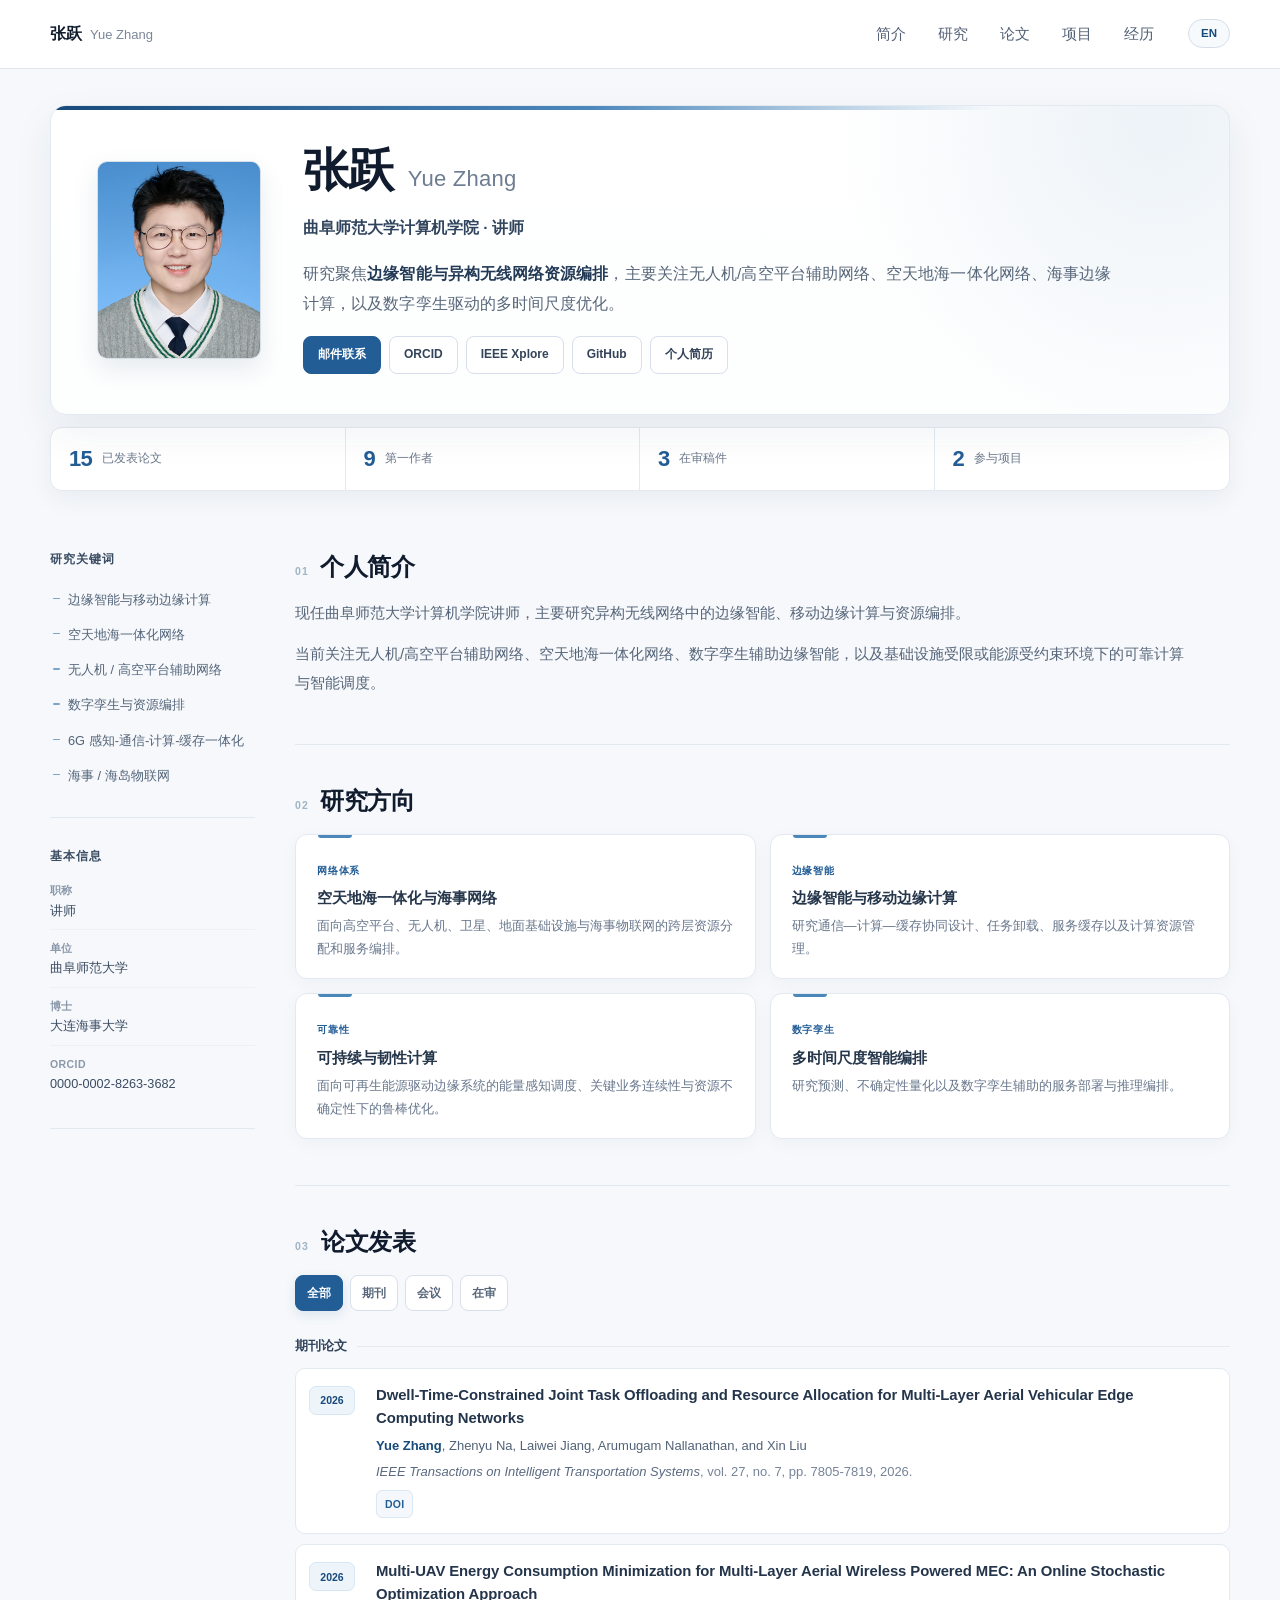
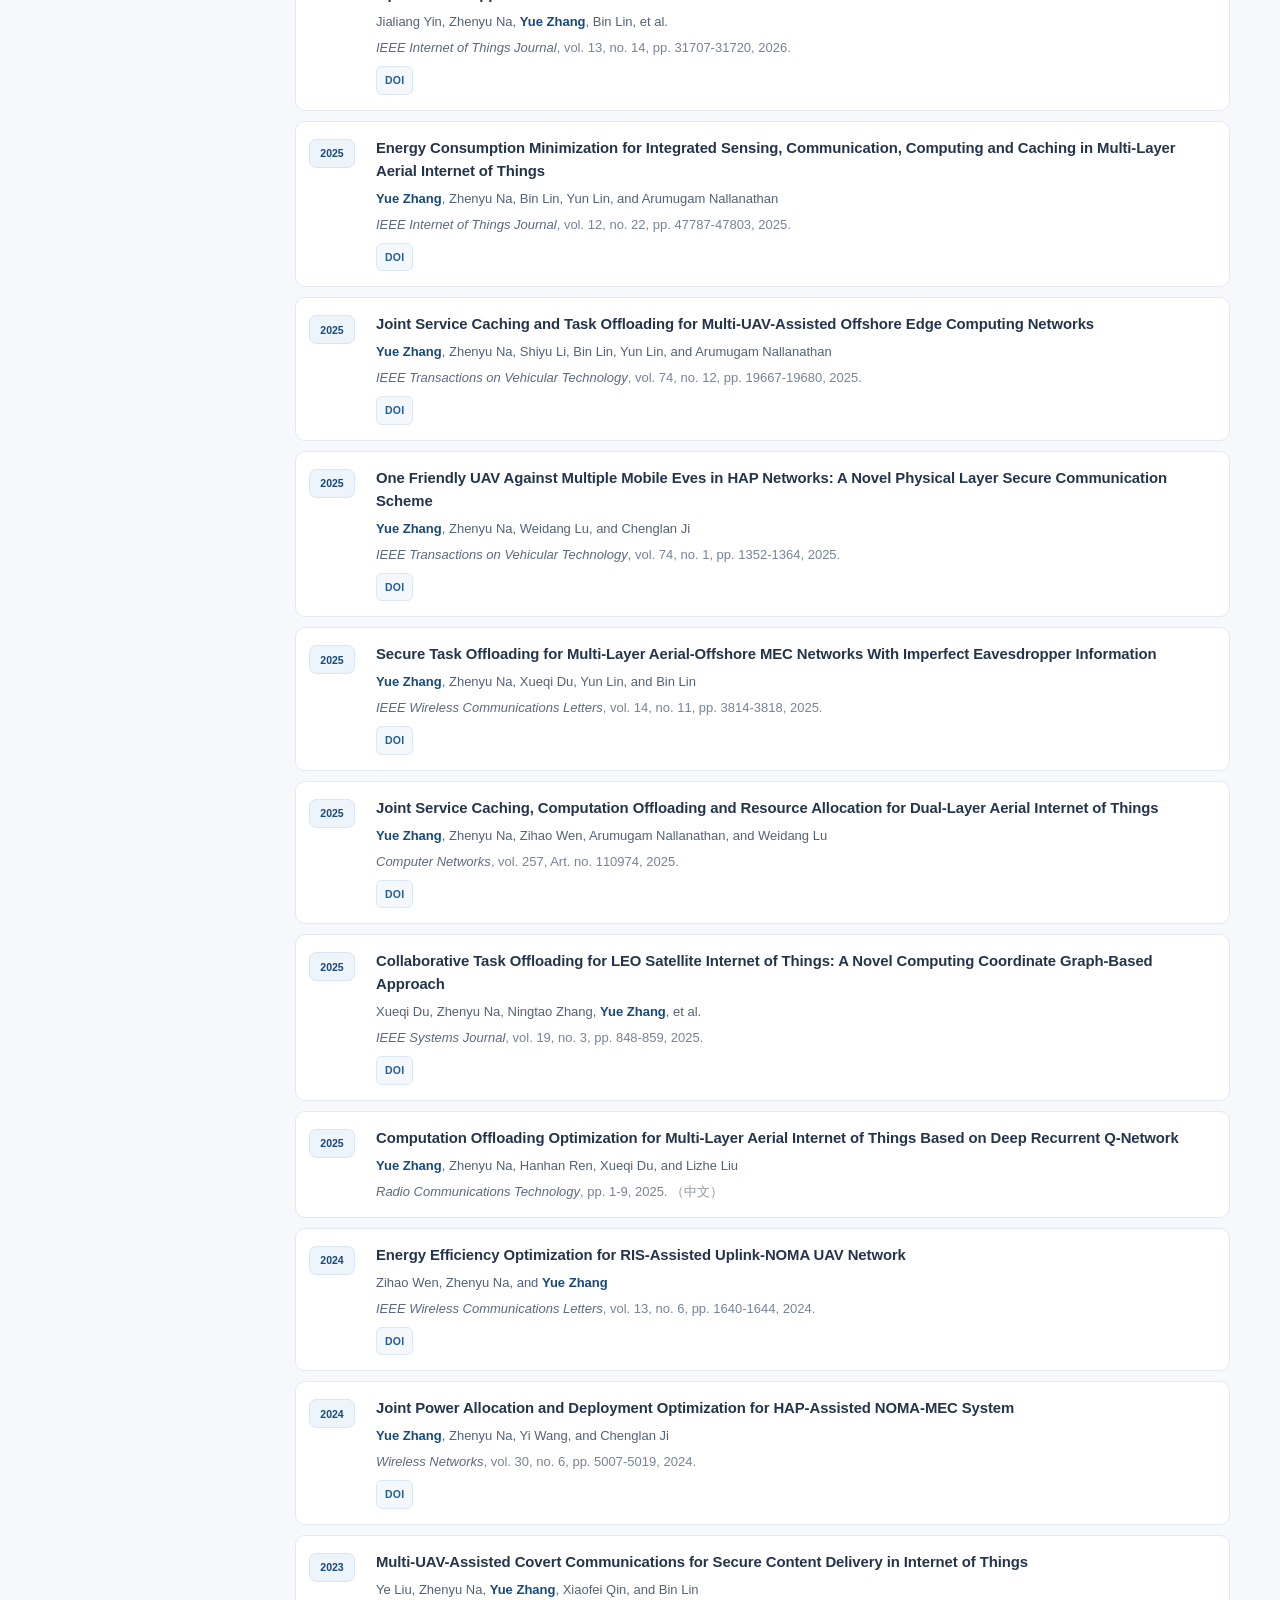
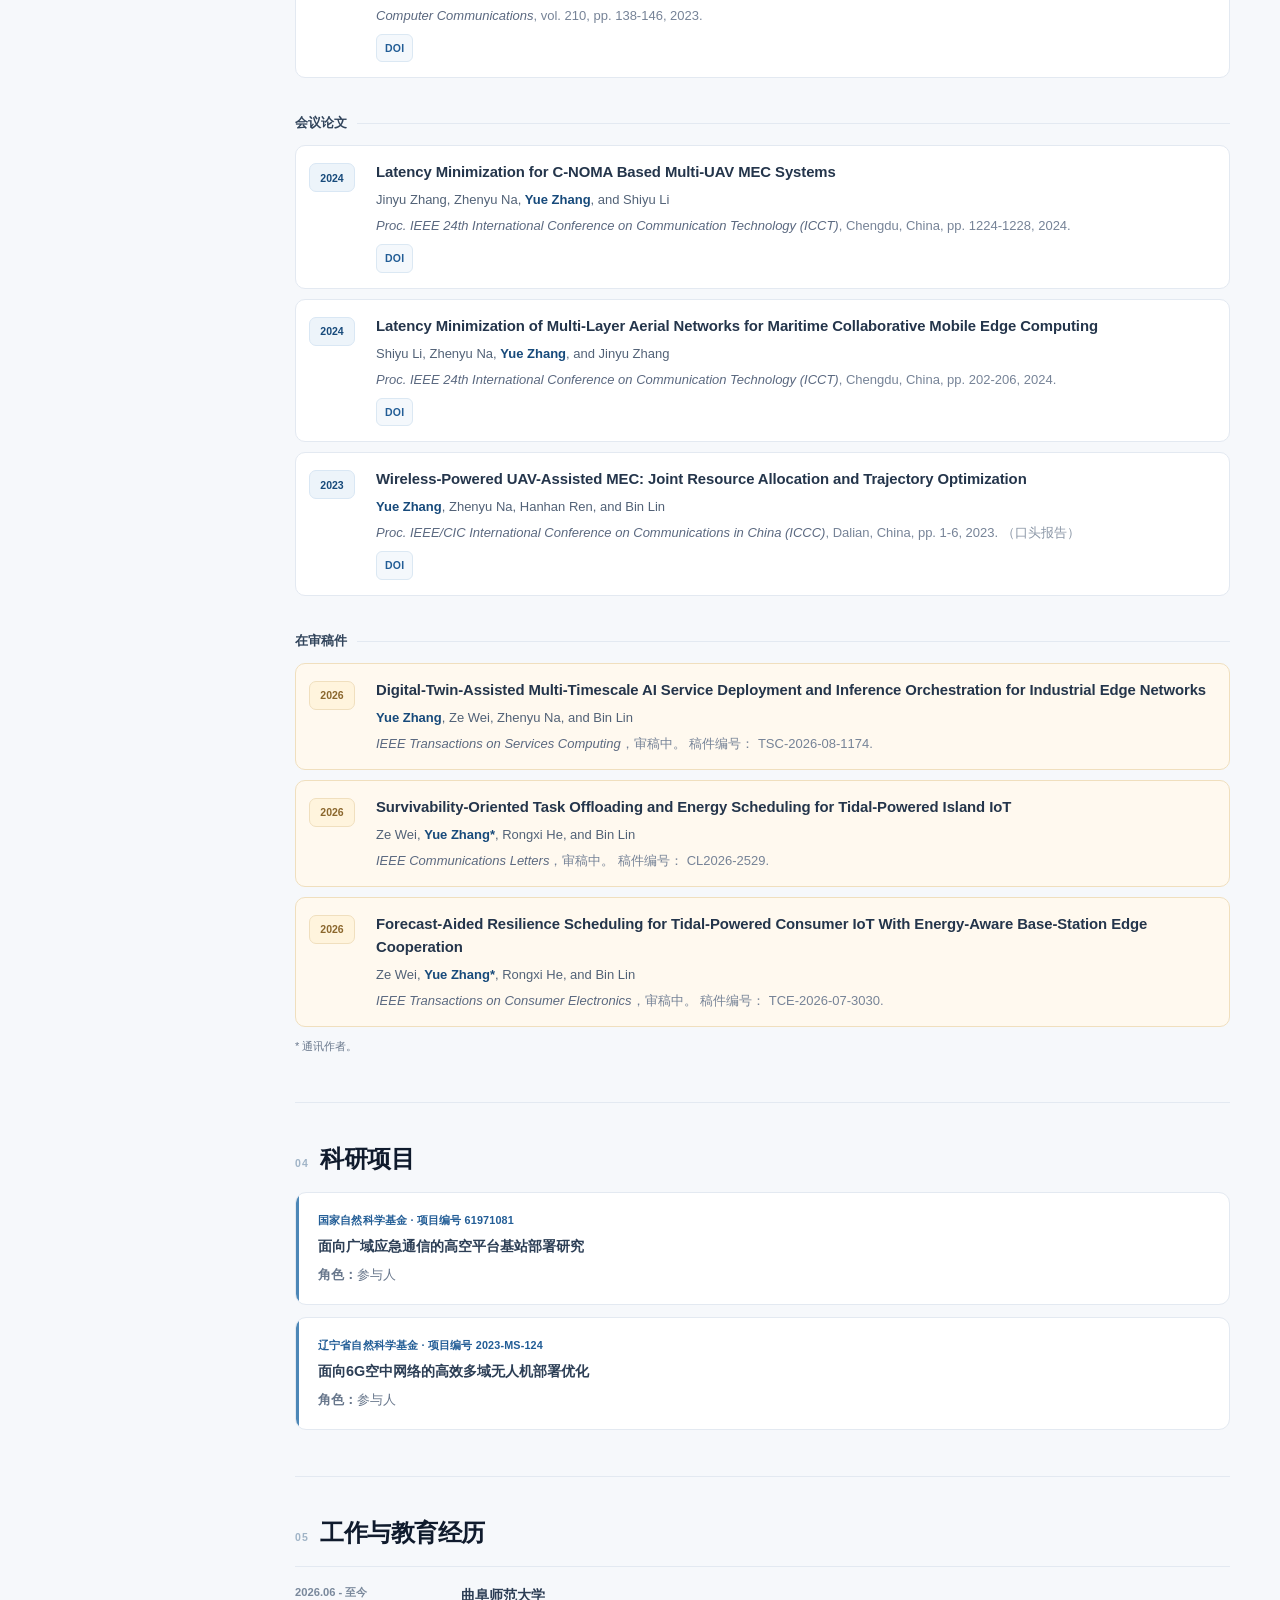
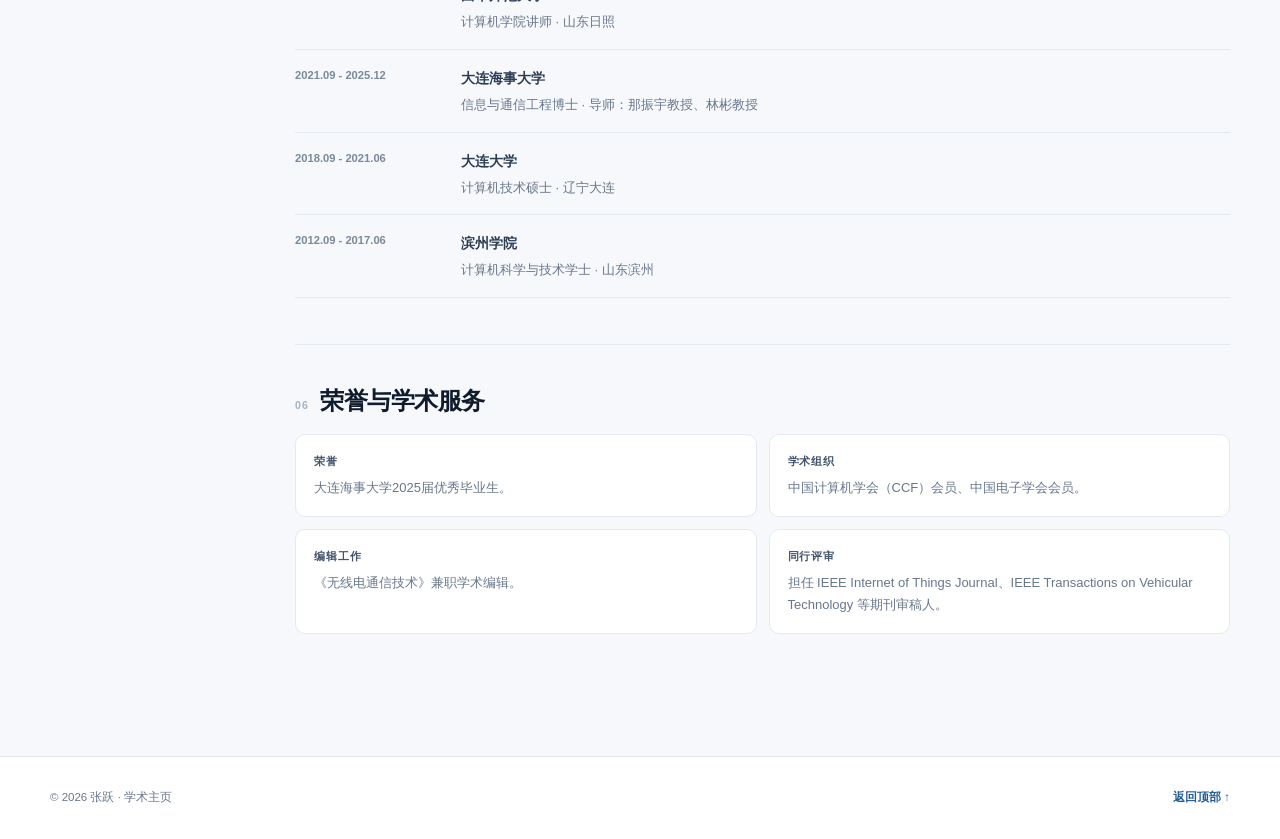
==== commit bd6e965b: "Add files via upload" ====
--- a/zh/index.html
+++ b/zh/index.html
@@ -12,7 +12,7 @@
 <meta content="website" property="og:type"/>
 <meta content="../assets/profile.jpg" property="og:image"/>
 <link href="../assets/profile.jpg" rel="icon"/>
-<link href="../academic-v41.css?v=20260912-2" rel="stylesheet"/>
+<link href="../academic-v42.css?v=20260913-1" rel="stylesheet"/>
 <title>张跃 | 学术主页</title>
 <script type="application/ld+json">
   {
@@ -394,6 +394,6 @@
 <a href="#top">返回顶部 ↑</a>
 </div>
 </footer>
-<script src="../academic-v41.js?v=20260912-1"></script>
+<script src="../academic-v42.js?v=20260913-1"></script>
 </body>
 </html>
--- a/academic-v42.css
+++ b/academic-v42.css
@@ -0,0 +1,622 @@
+:root {
+  --bg: #f6f8fb;
+  --paper: #ffffff;
+  --paper-soft: #fbfcfe;
+  --text: #152238;
+  --heading: #101b2d;
+  --muted: #68778c;
+  --muted-2: #8a98aa;
+  --blue: #225d96;
+  --blue-strong: #174a7b;
+  --blue-soft: #edf4fa;
+  --blue-line: #d9e7f4;
+  --line: #e3e9f1;
+  --line-strong: #d5dde8;
+  --review: #fff9ef;
+  --review-line: #f0dfbe;
+  --max: 1180px;
+  --shadow: 0 18px 46px rgba(25, 49, 79, .08);
+  --shadow-soft: 0 8px 24px rgba(25, 49, 79, .06);
+}
+
+* { box-sizing: border-box; }
+html { scroll-behavior: smooth; }
+body {
+  margin: 0;
+  color: var(--text);
+  background: var(--bg);
+  font-family: -apple-system, BlinkMacSystemFont, "Segoe UI", "Helvetica Neue", Arial, "PingFang SC", "Microsoft YaHei", sans-serif;
+  font-size: 16px;
+  line-height: 1.68;
+  -webkit-font-smoothing: antialiased;
+  text-rendering: optimizeLegibility;
+}
+a { color: inherit; text-decoration: none; }
+button, input, textarea, select { font: inherit; }
+img { max-width: 100%; }
+.section-shell, .header-inner { width: min(calc(100% - 48px), var(--max)); margin: 0 auto; }
+
+/* Header */
+.site-header {
+  position: sticky;
+  top: 0;
+  z-index: 50;
+  background: rgba(255,255,255,.94);
+  border-bottom: 1px solid rgba(221,228,237,.9);
+  backdrop-filter: blur(14px);
+}
+.header-inner {
+  min-height: 68px;
+  display: flex;
+  align-items: center;
+  justify-content: space-between;
+  gap: 28px;
+}
+.brand {
+  display: inline-flex;
+  align-items: baseline;
+  gap: 7px;
+  color: var(--heading);
+  font-weight: 760;
+  font-size: 17px;
+  letter-spacing: -.02em;
+}
+.brand span { color: #738298; font-weight: 560; font-size: 13px; }
+.nav { display: flex; align-items: center; gap: 30px; color: #526077; font-size: 14px; font-weight: 620; }
+.nav a { position: relative; padding: 23px 0 21px; transition: color .18s ease; }
+.nav a::after {
+  content: "";
+  position: absolute;
+  left: 0; right: 100%; bottom: 15px;
+  height: 2px;
+  border-radius: 99px;
+  background: var(--blue);
+  transition: right .18s ease;
+}
+.nav a:hover { color: var(--blue); }
+.nav a:hover::after { right: 0; }
+.menu-button { display: none; width: 40px; height: 40px; padding: 9px; border: 1px solid var(--line); background: var(--paper); border-radius: 9px; }
+.menu-button span { display: block; height: 2px; margin: 4px 0; background: var(--text); }
+.mobile-nav { display: none; }
+
+/* Hero */
+.hero { padding: 42px 0 24px; }
+.hero-profile {
+  position: relative;
+  overflow: hidden;
+  display: grid;
+  grid-template-columns: 168px minmax(0, 1fr);
+  gap: 38px;
+  align-items: center;
+  padding: 38px 42px;
+  border: 1px solid var(--line);
+  border-radius: 18px;
+  background:
+    radial-gradient(circle at 94% 4%, rgba(72,131,184,.10), transparent 28%),
+    linear-gradient(180deg, #fff 0%, #fdfefe 100%);
+  box-shadow: var(--shadow);
+}
+.hero-profile::before {
+  content: "";
+  position: absolute;
+  top: 0; left: 0;
+  width: 100%; height: 4px;
+  background: linear-gradient(90deg, var(--blue-strong), #4c88bb 46%, transparent 80%);
+}
+.portrait {
+  width: 168px;
+  height: 202px;
+  object-fit: cover;
+  object-position: center 23%;
+  display: block;
+  border-radius: 12px;
+  border: 1px solid #d7e0e9;
+  box-shadow: 0 10px 24px rgba(34, 67, 101, .10);
+}
+.hero-main { align-self: center; }
+.overline {
+  display: inline-flex;
+  align-items: center;
+  gap: 8px;
+  margin: 0 0 8px;
+  color: var(--blue);
+  text-transform: uppercase;
+  letter-spacing: .14em;
+  font-weight: 770;
+  font-size: 11px;
+}
+.overline::before { content: ""; width: 20px; height: 2px; background: var(--blue); border-radius: 9px; }
+h1 {
+  margin: 0;
+  color: var(--heading);
+  font-size: clamp(38px, 4.8vw, 49px);
+  line-height: 1.06;
+  letter-spacing: -.043em;
+  font-weight: 760;
+}
+.zh-name {
+  color: #617187;
+  font-weight: 520;
+  font-size: .47em;
+  margin-left: 9px;
+  vertical-align: middle;
+  letter-spacing: 0;
+}
+.role { margin: 16px 0 2px; color: #233247; font-size: 16.5px; font-weight: 720; }
+.institution { margin: 0; color: var(--blue); font-size: 15px; font-weight: 630; }
+.intro { max-width: 790px; margin: 16px 0 0; color: #526176; font-size: 15.5px; line-height: 1.76; }
+.intro strong { color: #22334a; font-weight: 750; }
+.link-row { display: flex; flex-wrap: wrap; gap: 9px; margin-top: 20px; }
+.link-button {
+  display: inline-flex;
+  align-items: center;
+  justify-content: center;
+  min-height: 36px;
+  padding: 7px 13px;
+  border: 1px solid #d6dfeb;
+  background: rgba(255,255,255,.88);
+  color: #33445a;
+  border-radius: 9px;
+  font-size: 12.5px;
+  font-weight: 700;
+  transition: transform .16s ease, box-shadow .16s ease, border-color .16s ease, color .16s ease;
+}
+.link-button:hover { color: var(--blue); border-color: #9fc1de; transform: translateY(-1px); box-shadow: 0 5px 14px rgba(32,92,147,.08); }
+.link-button.primary { background: var(--blue); border-color: var(--blue); color: #fff; }
+.link-button.primary:hover { background: var(--blue-strong); color: #fff; }
+.metrics {
+  margin-top: 12px;
+  display: grid;
+  grid-template-columns: repeat(4, 1fr);
+  border: 1px solid var(--line);
+  border-radius: 14px;
+  background: var(--paper);
+  box-shadow: var(--shadow-soft);
+  overflow: hidden;
+}
+.metric {
+  min-height: 66px;
+  padding: 13px 20px;
+  display: flex;
+  align-items: center;
+  gap: 10px;
+  border-right: 1px solid var(--line);
+}
+.metric:last-child { border-right: 0; }
+.metric strong { color: var(--blue); font-size: 23px; line-height: 1; letter-spacing: -.035em; }
+.metric span { color: var(--muted); font-size: 11.5px; line-height: 1.35; }
+
+/* Main layout */
+.page-grid {
+  display: grid;
+  grid-template-columns: 220px minmax(0, 1fr);
+  gap: 42px;
+  padding: 30px 0 76px;
+}
+.side-rail { min-width: 0; }
+.side-block {
+  padding: 0 0 25px;
+  margin-bottom: 28px;
+  border-bottom: 1px solid var(--line);
+}
+.side-block h2 {
+  margin: 0 0 14px;
+  color: #32445c;
+  font-size: 11.5px;
+  text-transform: uppercase;
+  letter-spacing: .13em;
+  font-weight: 780;
+}
+.interest-list { display: grid; gap: 8px; }
+.interest-list span {
+  position: relative;
+  display: block;
+  padding: 7px 9px 7px 20px;
+  color: #3d5570;
+  border-radius: 7px;
+  font-size: 12px;
+  line-height: 1.42;
+  transition: background .15s ease, color .15s ease;
+}
+.interest-list span::before {
+  content: "";
+  position: absolute;
+  left: 8px; top: 13px;
+  width: 5px; height: 5px;
+  border-radius: 50%;
+  background: #5b8fba;
+}
+.interest-list span:hover { background: var(--blue-soft); color: var(--blue-strong); }
+.quick-facts dl { margin: 0; }
+.quick-facts dl div { padding: 9px 0; border-top: 1px solid #edf1f5; }
+.quick-facts dl div:first-child { border-top: 0; padding-top: 0; }
+.quick-facts dt { color: var(--muted-2); font-size: 10px; text-transform: uppercase; letter-spacing: .08em; font-weight: 760; }
+.quick-facts dd { margin: 2px 0 0; color: #3b4c62; font-size: 12.2px; line-height: 1.45; }
+
+/* Sections */
+.content-section { scroll-margin-top: 90px; padding: 4px 0 46px; }
+.content-section + .content-section { padding-top: 42px; border-top: 1px solid var(--line); }
+.section-title-row { display: flex; align-items: baseline; gap: 12px; margin-bottom: 20px; }
+.section-title-row h2 { margin: 0; color: var(--heading); font-size: 26px; line-height: 1.2; letter-spacing: -.03em; font-weight: 750; }
+.section-index { margin: 0; color: #94acc2; font-size: 11px; font-weight: 790; letter-spacing: .11em; }
+.prose { max-width: 880px; color: #526176; font-size: 15.5px; line-height: 1.80; }
+.prose p { margin: 0; }
+.prose p + p { margin-top: 12px; }
+
+/* Research cards */
+.research-grid { display: grid; grid-template-columns: 1fr 1fr; gap: 14px; }
+.research-grid article {
+  position: relative;
+  min-height: 148px;
+  padding: 21px 22px 19px;
+  border: 1px solid var(--line);
+  border-radius: 12px;
+  background: var(--paper);
+  box-shadow: 0 5px 18px rgba(31, 54, 80, .035);
+  transition: transform .16s ease, box-shadow .16s ease, border-color .16s ease;
+}
+.research-grid article::before {
+  content: "";
+  position: absolute;
+  top: 0; left: 22px;
+  width: 34px; height: 3px;
+  border-radius: 0 0 4px 4px;
+  background: #4b87b8;
+}
+.research-grid article:hover { transform: translateY(-2px); border-color: #d0ddea; box-shadow: 0 10px 24px rgba(31,54,80,.065); }
+.research-label { display: inline-block; margin-bottom: 8px; color: var(--blue); font-size: 10px; text-transform: uppercase; letter-spacing: .10em; font-weight: 780; }
+.research-grid h3 { margin: 0 0 7px; color: #26374c; font-size: 14.5px; line-height: 1.4; }
+.research-grid p { margin: 0; color: var(--muted); font-size: 13px; line-height: 1.66; }
+
+/* Publications */
+.publications-heading { justify-content: flex-start; align-items: flex-end; }
+.publications-heading > div { display: flex; align-items: baseline; gap: 12px; }
+.pub-note { margin: 0; color: var(--muted-2); font-size: 11px; }
+.pub-note strong { color: var(--blue-strong); }
+.pub-toolbar { display: flex; flex-wrap: wrap; gap: 7px; margin: 0 0 24px; }
+.filter {
+  border: 1px solid #d8e0ea;
+  background: var(--paper);
+  color: #58677b;
+  border-radius: 8px;
+  padding: 7px 11px;
+  cursor: pointer;
+  font-size: 11.5px;
+  font-weight: 690;
+  transition: all .15s ease;
+}
+.filter:hover, .filter.active { color: #fff; border-color: var(--blue); background: var(--blue); box-shadow: 0 4px 12px rgba(34,93,150,.12); }
+.pub-group + .pub-group { margin-top: 34px; }
+.pub-group-title {
+  display: flex;
+  align-items: center;
+  gap: 10px;
+  margin: 0 0 10px;
+  color: #31445b;
+  font-size: 13px;
+  font-weight: 760;
+}
+.pub-group-title::after { content: ""; height: 1px; background: var(--line); flex: 1; }
+.publication-list { list-style: none; padding: 0; margin: 0; display: grid; gap: 10px; }
+.publication {
+  display: grid;
+  grid-template-columns: 52px minmax(0, 1fr);
+  gap: 15px;
+  padding: 15px 16px 15px 13px;
+  border: 1px solid var(--line);
+  border-radius: 10px;
+  background: var(--paper);
+  transition: border-color .15s ease, box-shadow .15s ease, transform .15s ease;
+}
+.publication:hover { border-color: #cfdae6; box-shadow: 0 7px 20px rgba(31,54,80,.05); transform: translateY(-1px); }
+.publication[data-type="review"] { background: var(--review); border-color: var(--review-line); }
+.pub-year {
+  display: inline-flex;
+  align-items: center;
+  justify-content: center;
+  width: 46px;
+  height: 29px;
+  margin-top: 2px;
+  color: var(--blue-strong);
+  background: var(--blue-soft);
+  border: 1px solid var(--blue-line);
+  border-radius: 7px;
+  font-weight: 780;
+  font-size: 10.5px;
+}
+.publication[data-type="review"] .pub-year { color: #8b672d; background: #fff4dd; border-color: #f0dfbe; }
+.pub-body h4 { margin: 0; color: #24354b; font-size: 14.8px; line-height: 1.50; letter-spacing: -.006em; font-weight: 720; }
+.authors, .venue { margin: 5px 0 0; font-size: 12.9px; line-height: 1.58; }
+.authors { color: #526277; }
+.authors strong { color: var(--blue-strong); font-weight: 760; }
+.venue { color: #768397; }
+.venue em { color: #5b6980; }
+.doi {
+  display: inline-flex;
+  align-items: center;
+  margin-top: 8px;
+  padding: 4px 8px;
+  color: var(--blue);
+  background: #f4f8fc;
+  border: 1px solid #dbe8f3;
+  border-radius: 6px;
+  font-size: 10.5px;
+  font-weight: 760;
+  letter-spacing: .02em;
+}
+.doi:hover { background: var(--blue-soft); border-color: #bed5e9; }
+.muted { color: #8a96a6; }
+.footnote { margin: 10px 0 0; color: var(--muted); font-size: 11px; }
+.pub-group.hidden { display: none; }
+
+/* Projects */
+.project-list { display: grid; gap: 12px; }
+.project-card {
+  position: relative;
+  overflow: hidden;
+  padding: 18px 20px 18px 22px;
+  border: 1px solid var(--line);
+  border-radius: 11px;
+  background: var(--paper);
+}
+.project-card::before { content: ""; position: absolute; left: 0; top: 0; bottom: 0; width: 3px; background: #4c87b7; }
+.project-meta { color: var(--blue); font-size: 10.8px; font-weight: 760; letter-spacing: .015em; }
+.project-card h3 { margin: 6px 0 7px; color: #2d3f56; font-size: 14.4px; line-height: 1.48; }
+.project-card p { margin: 0; color: var(--muted); font-size: 12.9px; line-height: 1.62; }
+
+/* Timeline */
+.timeline { border-top: 1px solid var(--line); }
+.timeline-item { display: grid; grid-template-columns: 142px minmax(0, 1fr); gap: 24px; padding: 16px 0; border-bottom: 1px solid var(--line); }
+.timeline-date { color: #7a899c; font-size: 11.2px; font-weight: 710; }
+.timeline-item h3 { margin: 0 0 3px; color: #2c3d54; font-size: 14.2px; }
+.timeline-item p { margin: 0; color: var(--muted); font-size: 12.9px; line-height: 1.62; }
+
+/* Service */
+.service-grid { display: grid; grid-template-columns: 1fr 1fr; gap: 12px; }
+.service-card { padding: 17px 18px; border: 1px solid var(--line); border-radius: 10px; background: var(--paper); }
+.service-card h3 { margin: 0 0 6px; color: #41546b; font-size: 10.8px; text-transform: uppercase; letter-spacing: .08em; }
+.service-card p { margin: 0; color: var(--muted); font-size: 12.9px; line-height: 1.62; }
+
+footer { border-top: 1px solid var(--line); background: #fff; }
+.footer-inner { min-height: 82px; display: flex; align-items: center; justify-content: space-between; gap: 20px; color: var(--muted); font-size: 11.5px; }
+.footer-inner a { color: var(--blue); font-weight: 680; }
+
+@media (max-width: 900px) {
+  .nav { display: none; }
+  .menu-button { display: block; }
+  .mobile-nav.open { display: flex; flex-direction: column; gap: 14px; padding: 0 22px 20px; width: min(var(--max), 100%); margin: 0 auto; color: #44536a; font-size: 14px; font-weight: 650; }
+  .hero-profile { grid-template-columns: 145px minmax(0, 1fr); gap: 28px; padding: 30px; }
+  .portrait { width: 145px; height: 174px; }
+  .metrics { grid-template-columns: 1fr 1fr; }
+  .metric:nth-child(2) { border-right: 0; }
+  .metric:nth-child(-n+2) { border-bottom: 1px solid var(--line); }
+  .page-grid { grid-template-columns: 1fr; gap: 16px; }
+  .side-rail { display: grid; grid-template-columns: 1.25fr 1fr; gap: 18px; }
+  .side-block { border: 1px solid var(--line); border-radius: 11px; background: var(--paper); padding: 18px; margin: 0 0 20px; }
+  .interest-list { grid-template-columns: 1fr 1fr; }
+}
+
+@media (max-width: 660px) {
+  .section-shell, .header-inner { width: min(100% - 28px, var(--max)); }
+  .hero { padding-top: 26px; }
+  .hero-profile { grid-template-columns: 1fr; padding: 24px; border-radius: 14px; }
+  .portrait { width: 138px; height: 166px; }
+  h1 { font-size: 38px; }
+  .metrics { grid-template-columns: 1fr 1fr; }
+  .metric { min-height: 70px; padding: 13px 14px; align-items: flex-start; flex-direction: column; gap: 4px; }
+  .metric strong { font-size: 21px; }
+  .page-grid { padding-top: 24px; }
+  .side-rail { grid-template-columns: 1fr; }
+  .interest-list { grid-template-columns: 1fr; }
+  .research-grid, .service-grid { grid-template-columns: 1fr; }
+  .publications-heading { align-items: flex-start; gap: 8px; flex-direction: column; }
+  .publication { grid-template-columns: 46px minmax(0, 1fr); gap: 10px; padding: 13px 12px; }
+  .timeline-item { grid-template-columns: 1fr; gap: 3px; }
+  .footer-inner { padding: 20px 0; flex-direction: column; align-items: flex-start; gap: 4px; }
+}
+
+@media print {
+  .site-header, .pub-toolbar, footer { display: none !important; }
+  body { background: #fff; }
+  .section-shell { width: 100%; }
+  .hero { padding-top: 0; }
+  .hero-profile, .metrics, .research-grid article, .project-card, .service-card { box-shadow: none; }
+  .page-grid { grid-template-columns: 1fr; }
+  .side-rail { display: none; }
+}
+
+
+/* Language switch */
+.lang-switch {
+  display: inline-flex;
+  align-items: center;
+  justify-content: center;
+  min-width: 43px;
+  height: 29px;
+  padding: 0 10px !important;
+  margin-left: 2px;
+  border: 1px solid #d7e1eb;
+  border-radius: 999px;
+  color: var(--blue-strong) !important;
+  background: #f7fafc;
+  font-size: 11.5px !important;
+  font-weight: 760 !important;
+  line-height: 1;
+}
+.lang-switch::after { display: none !important; }
+.lang-switch:hover { background: var(--blue-soft); border-color: #bfd4e6; }
+.mobile-nav .lang-switch { width: fit-content; padding: 7px 12px !important; height: auto; }
+html[lang="zh-CN"] body {
+  font-family: "PingFang SC", "Microsoft YaHei", "Noto Sans CJK SC", -apple-system, BlinkMacSystemFont, "Segoe UI", Arial, sans-serif;
+}
+html[lang="zh-CN"] .nav { gap: 27px; }
+html[lang="zh-CN"] .intro,
+html[lang="zh-CN"] .prose { line-height: 1.85; }
+html[lang="zh-CN"] .research-grid p,
+html[lang="zh-CN"] .project-card p,
+html[lang="zh-CN"] .timeline-item p,
+html[lang="zh-CN"] .service-card p { line-height: 1.72; }
+
+/* ===== Chinese edition refinements ===== */
+html[lang="zh-CN"] body {
+  font-family: "PingFang SC", "Microsoft YaHei", "Noto Sans CJK SC", -apple-system, BlinkMacSystemFont, "Segoe UI", sans-serif;
+  color: #233146;
+  line-height: 1.76;
+}
+html[lang="zh-CN"] .site-header { background: rgba(255,255,255,.96); }
+html[lang="zh-CN"] .brand {
+  gap: 8px;
+  font-size: 16px;
+  font-weight: 700;
+  letter-spacing: 0;
+}
+html[lang="zh-CN"] .brand span {
+  color: #7a8799;
+  font-size: 13px;
+  font-weight: 500;
+}
+html[lang="zh-CN"] .nav {
+  gap: 32px;
+  color: #536176;
+  font-size: 14.5px;
+  font-weight: 560;
+}
+html[lang="zh-CN"] .nav a { padding-top: 22px; padding-bottom: 20px; }
+html[lang="zh-CN"] .lang-switch {
+  min-width: 42px;
+  padding-left: 12px !important;
+  padding-right: 12px !important;
+  border: 1px solid var(--line-strong);
+  border-radius: 999px;
+  color: var(--blue-strong) !important;
+  text-align: center;
+}
+html[lang="zh-CN"] .nav .lang-switch::after { display: none; }
+
+html[lang="zh-CN"] .hero { padding-top: 36px; }
+html[lang="zh-CN"] .hero-profile {
+  grid-template-columns: 164px minmax(0, 1fr);
+  gap: 42px;
+  padding: 40px 46px;
+  border-radius: 16px;
+  box-shadow: 0 16px 42px rgba(28, 50, 78, .07);
+}
+html[lang="zh-CN"] .portrait {
+  width: 164px;
+  height: 198px;
+  border-radius: 10px;
+}
+html[lang="zh-CN"] h1 {
+  display: flex;
+  align-items: baseline;
+  gap: 15px;
+  font-size: clamp(38px, 4.1vw, 46px);
+  line-height: 1.08;
+  letter-spacing: -.025em;
+  font-weight: 760;
+}
+html[lang="zh-CN"] .zh-name {
+  margin-left: 0;
+  color: #6e7d91;
+  font-size: .48em;
+  font-weight: 500;
+  letter-spacing: .01em;
+}
+html[lang="zh-CN"] .zh-affiliation {
+  margin-top: 18px;
+  color: #31445d;
+  font-size: 15.5px;
+  font-weight: 650;
+}
+html[lang="zh-CN"] .institution { display: none; }
+html[lang="zh-CN"] .intro {
+  max-width: 820px;
+  margin-top: 18px;
+  color: #58677a;
+  font-size: 15.5px;
+  line-height: 1.92;
+  letter-spacing: .005em;
+}
+html[lang="zh-CN"] .intro strong { color: #233a56; }
+html[lang="zh-CN"] .link-row { margin-top: 18px; gap: 8px; }
+html[lang="zh-CN"] .link-button {
+  min-height: 34px;
+  padding: 7px 14px;
+  border-radius: 8px;
+  font-size: 12px;
+  font-weight: 650;
+}
+html[lang="zh-CN"] .metrics { border-radius: 12px; }
+html[lang="zh-CN"] .metric { min-height: 62px; padding: 12px 18px; }
+html[lang="zh-CN"] .metric strong { font-size: 22px; }
+html[lang="zh-CN"] .metric span { font-size: 12px; color: #6b788b; }
+
+html[lang="zh-CN"] .page-grid {
+  grid-template-columns: 205px minmax(0, 1fr);
+  gap: 40px;
+  padding-top: 34px;
+}
+html[lang="zh-CN"] .side-block h2 {
+  color: #3b4d63;
+  font-size: 12px;
+  text-transform: none;
+  letter-spacing: .08em;
+  font-weight: 700;
+}
+html[lang="zh-CN"] .interest-list { gap: 3px; }
+html[lang="zh-CN"] .interest-list span {
+  padding: 6px 4px 6px 18px;
+  color: #536479;
+  font-size: 12.8px;
+  line-height: 1.58;
+  border-radius: 0;
+}
+html[lang="zh-CN"] .interest-list span::before {
+  left: 3px;
+  top: 14px;
+  width: 7px;
+  height: 1.5px;
+  border-radius: 2px;
+  background: #7aa4c8;
+}
+html[lang="zh-CN"] .interest-list span:hover { background: transparent; color: var(--blue-strong); }
+html[lang="zh-CN"] .quick-facts dt {
+  text-transform: none;
+  letter-spacing: .04em;
+  font-size: 10.5px;
+}
+html[lang="zh-CN"] .quick-facts dd { font-size: 12.7px; }
+
+html[lang="zh-CN"] .section-title-row { gap: 11px; margin-bottom: 18px; }
+html[lang="zh-CN"] .section-title-row h2 {
+  font-size: 24px;
+  letter-spacing: -.02em;
+  font-weight: 720;
+}
+html[lang="zh-CN"] .section-index { font-size: 10.5px; color: #a0b4c7; }
+html[lang="zh-CN"] .prose {
+  max-width: 900px;
+  color: #566579;
+  font-size: 15.2px;
+  line-height: 1.9;
+}
+html[lang="zh-CN"] .research-grid article { min-height: 140px; padding: 20px 21px 18px; }
+html[lang="zh-CN"] .research-grid h3 { font-size: 15px; }
+html[lang="zh-CN"] .research-grid p { font-size: 13.1px; line-height: 1.72; }
+html[lang="zh-CN"] .research-label { letter-spacing: .08em; }
+
+@media (max-width: 760px) {
+  html[lang="zh-CN"] .hero-profile { grid-template-columns: 1fr; padding: 28px 24px; gap: 22px; }
+  html[lang="zh-CN"] .portrait { width: 142px; height: 171px; }
+  html[lang="zh-CN"] h1 { font-size: 38px; gap: 10px; }
+  html[lang="zh-CN"] .zh-name { font-size: .45em; }
+  html[lang="zh-CN"] .page-grid { grid-template-columns: 1fr; gap: 18px; }
+}
+
+/* v4.2 bilingual typography tuning */
+html[lang="zh-CN"] .pub-body h4 { font-size: 14.9px; line-height: 1.54; }
+html[lang="zh-CN"] .authors,
+html[lang="zh-CN"] .venue { font-size: 13px; line-height: 1.62; }
+html[lang="zh-CN"] .project-card p,
+html[lang="zh-CN"] .timeline-item p,
+html[lang="zh-CN"] .service-card p { font-size: 13px; line-height: 1.68; }
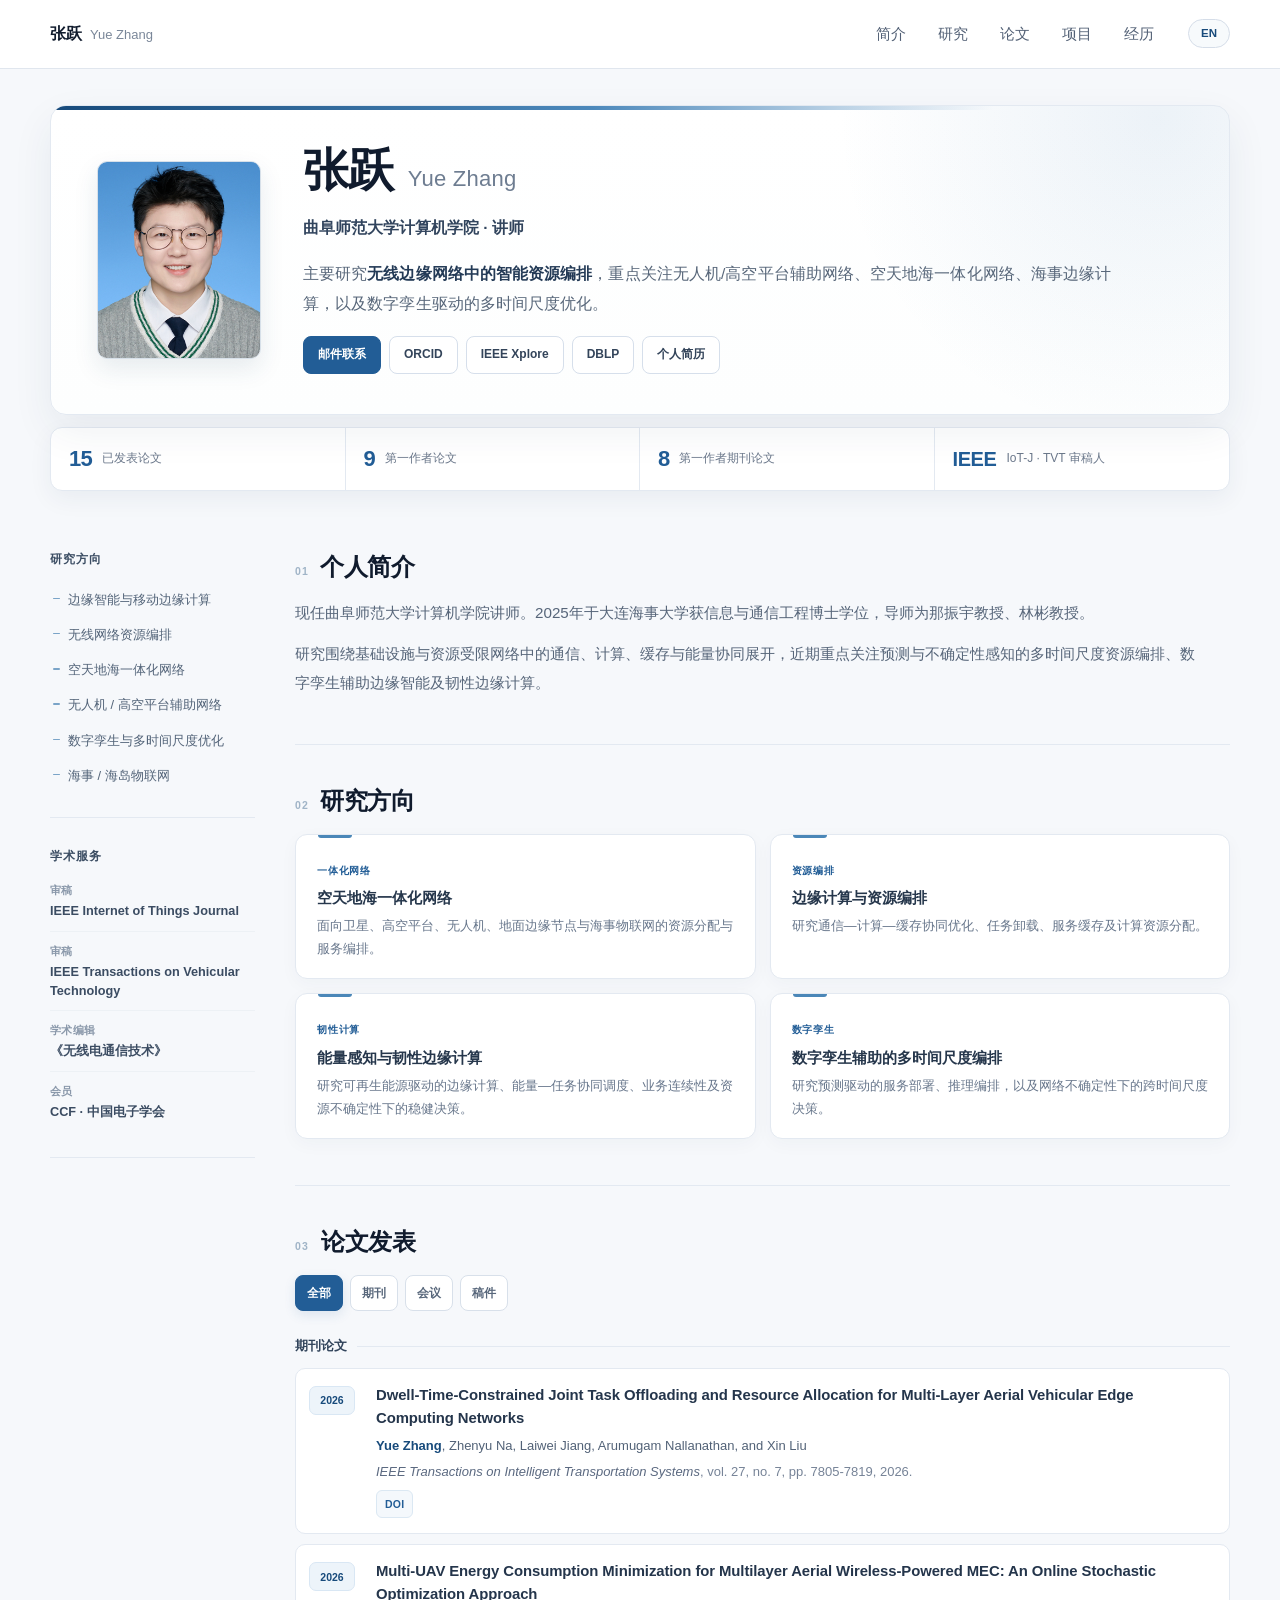
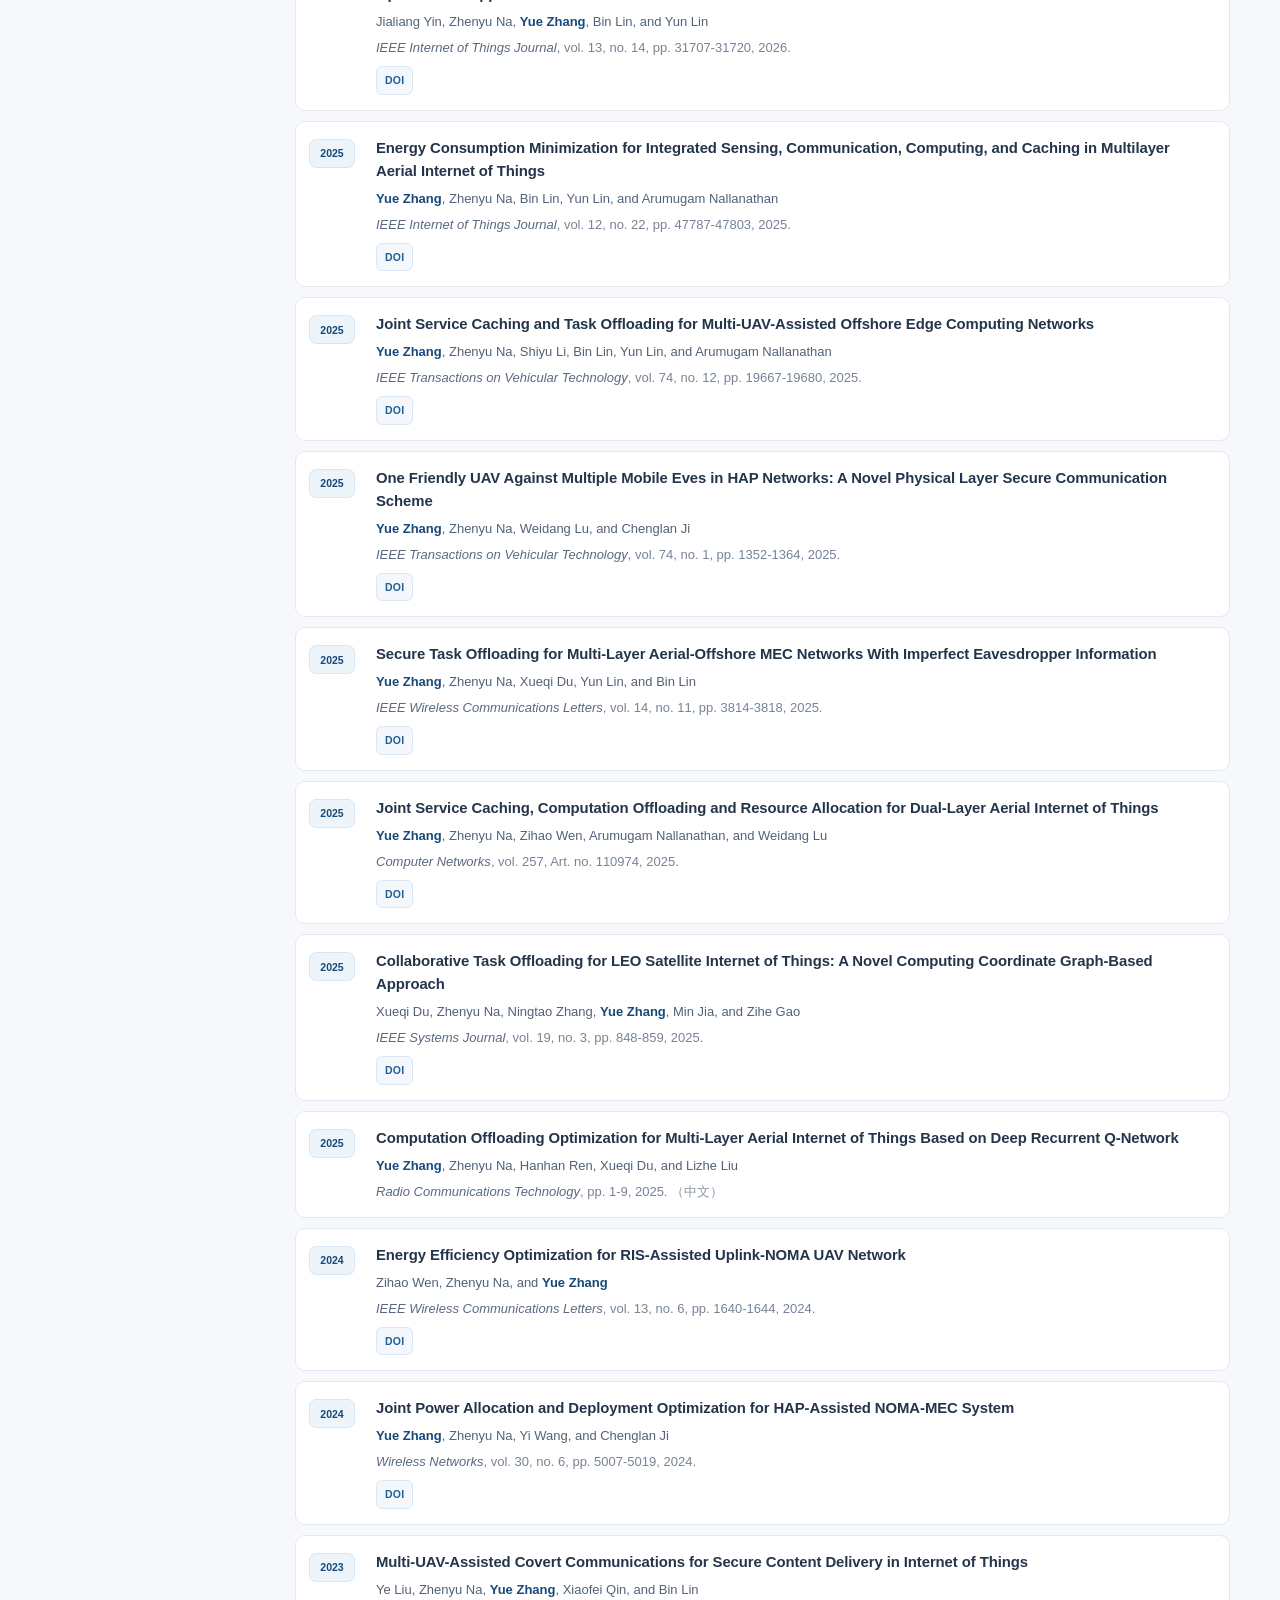
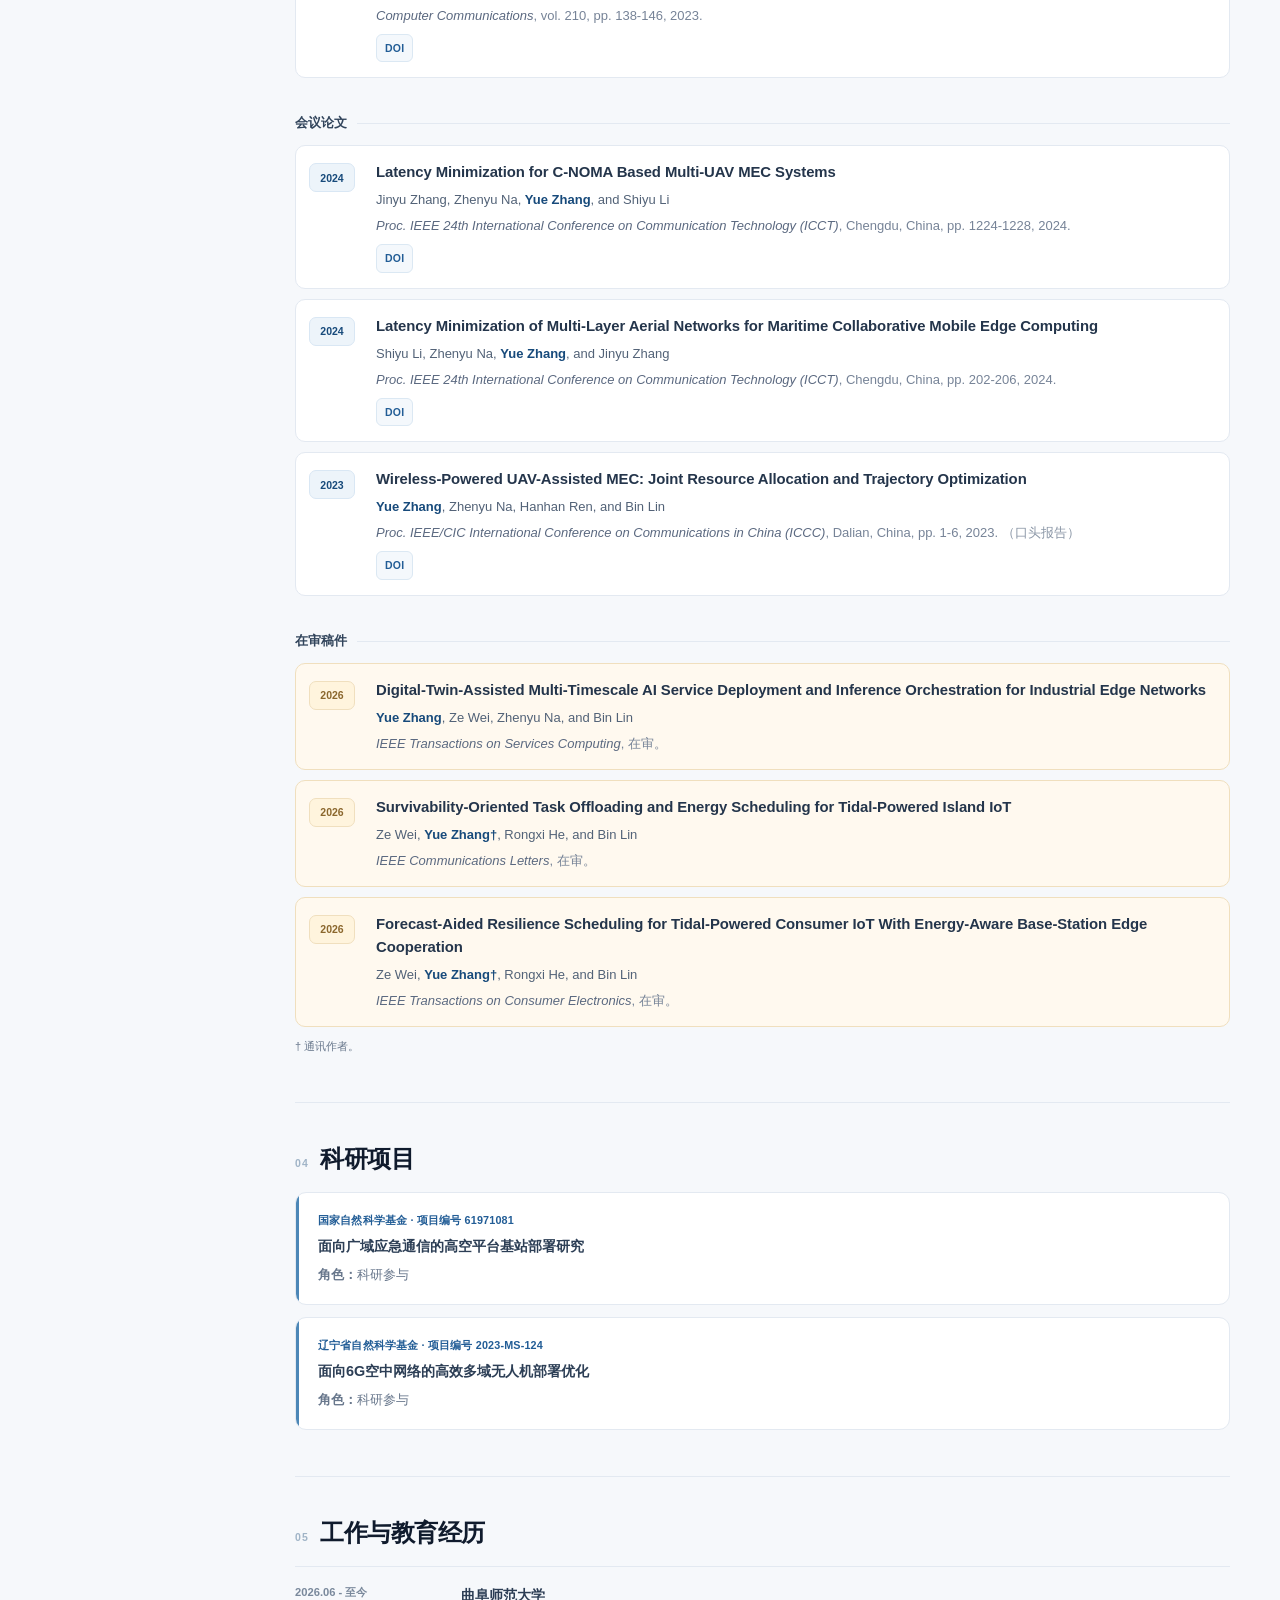
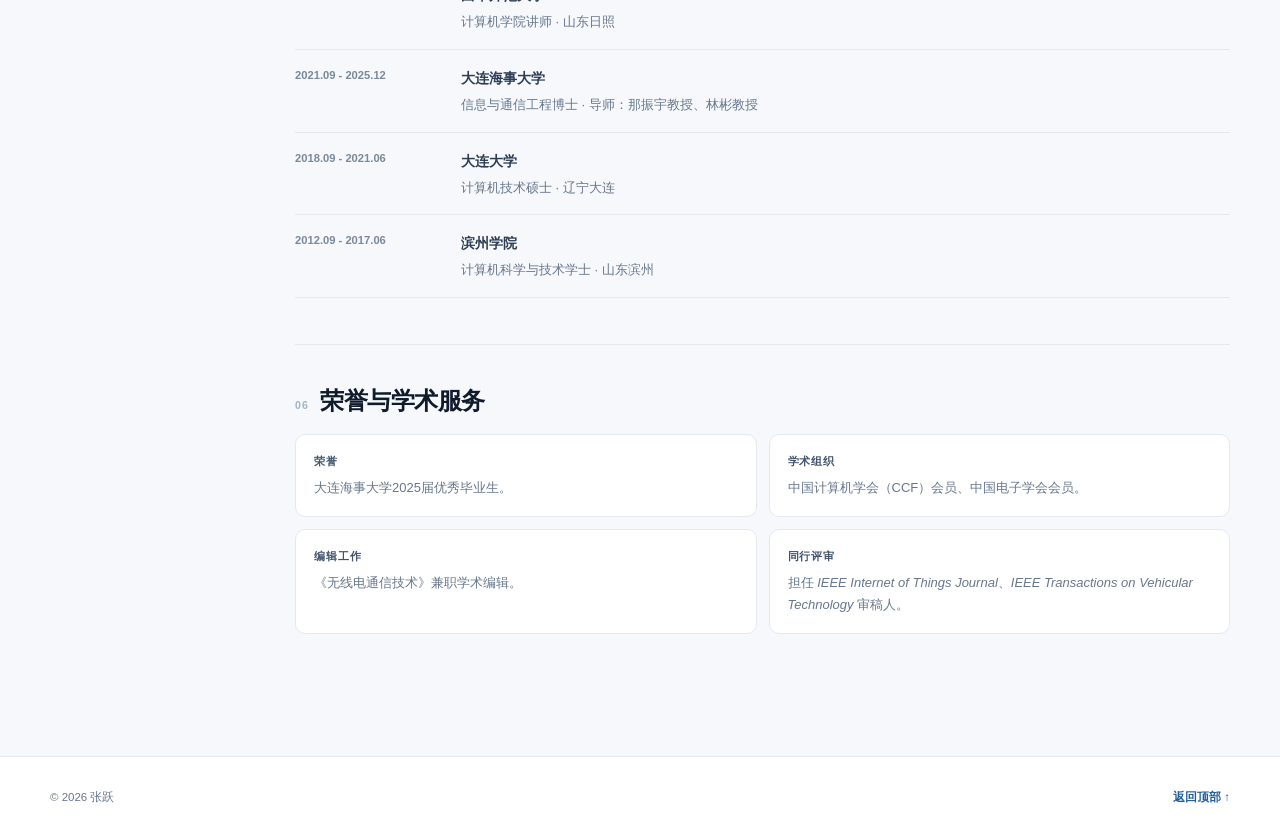
==== commit ca2133fd: "Add files via upload" ====
--- a/zh/index.html
+++ b/zh/index.html
@@ -5,35 +5,51 @@
 <meta charset="utf-8"/>
 <meta content="width=device-width, initial-scale=1" name="viewport"/>
 <meta content="#ffffff" name="theme-color"/>
-<meta content="张跃，曲阜师范大学计算机学院讲师，研究方向包括边缘智能、移动边缘计算、空天地海一体化网络、无人机/高空平台辅助网络、海事物联网、数字孪生与资源编排。" name="description"/>
-<meta content="张跃, 曲阜师范大学, 边缘智能, 移动边缘计算, 空天地海一体化网络, 无人机, 高空平台, 海事物联网, 数字孪生, 资源编排" name="keywords"/>
-<meta content="张跃 | 学术主页" property="og:title"/>
-<meta content="曲阜师范大学计算机学院讲师，研究边缘智能、异构无线网络与资源编排。" property="og:description"/>
+<meta content="张跃，曲阜师范大学计算机学院讲师，主要研究无线边缘网络中的智能资源编排，重点关注无人机/高空平台辅助网络、空天地海一体化网络、海事边缘计算及数字孪生驱动的多时间尺度优化。" name="description"/>
+<meta content="张跃, 曲阜师范大学, 边缘智能, 移动边缘计算, 资源编排, 无人机, 高空平台, 空天地海一体化网络, 海事物联网, 数字孪生" name="keywords"/>
+<meta content="张跃 | 曲阜师范大学 | 边缘智能与移动边缘计算" property="og:title"/>
+<meta content="曲阜师范大学计算机学院讲师，主要研究无线边缘网络中的智能资源编排、空天地海一体化网络与数字孪生辅助边缘智能。" property="og:description"/>
 <meta content="website" property="og:type"/>
-<meta content="../assets/profile.jpg" property="og:image"/>
+<meta content="https://Leon1995-ai.github.io/assets/profile.jpg" property="og:image"/>
 <link href="../assets/profile.jpg" rel="icon"/>
-<link href="../academic-v42.css?v=20260913-1" rel="stylesheet"/>
-<title>张跃 | 学术主页</title>
+<link href="../academic-v5.css?v=20260913-1" rel="stylesheet"/>
+<title>张跃 | 曲阜师范大学 | 边缘智能与移动边缘计算</title>
 <script type="application/ld+json">
-  {
-    "@context": "https://schema.org",
-    "@type": "Person",
-    "name": "Yue Zhang",
-    "alternateName": "张跃",
-    "jobTitle": "Lecturer",
-    "affiliation": {
-      "@type": "CollegeOrUniversity",
-      "name": "Qufu Normal University"
-    },
-    "email": "mailto:zy@qfnu.edu.cn",
-    "sameAs": [
-      "https://orcid.org/0000-0002-8263-3682",
-      "https://xplorestaging.ieee.org/author/37089993164",
-      "https://github.com/Leon1995-ai"
-    ]
-  }
-  </script>
-<link href="../" hreflang="en" rel="alternate"/><link href="./" hreflang="zh-CN" rel="alternate"/></head>
+{
+  "@context": "https://schema.org",
+  "@type": "Person",
+  "name": "Yue Zhang",
+  "alternateName": "张跃",
+  "url": "https://Leon1995-ai.github.io/",
+  "image": "https://Leon1995-ai.github.io/assets/profile.jpg",
+  "jobTitle": "Lecturer",
+  "affiliation": {
+    "@type": "CollegeOrUniversity",
+    "name": "Qufu Normal University"
+  },
+  "alumniOf": {
+    "@type": "CollegeOrUniversity",
+    "name": "Dalian Maritime University"
+  },
+  "email": "mailto:zy@qfnu.edu.cn",
+  "sameAs": [
+    "https://orcid.org/0000-0002-8263-3682",
+    "https://ieeexplore.ieee.org/author/37089993164",
+    "https://dblp.org/pid/47/722-70",
+    "https://github.com/Leon1995-ai"
+  ],
+  "knowsAbout": [
+    "Edge intelligence",
+    "Mobile edge computing",
+    "Wireless resource orchestration",
+    "Integrated space-air-ground-sea networks",
+    "UAV/HAP-assisted networking",
+    "Digital twins",
+    "Maritime IoT"
+  ]
+}
+</script>
+<link href="../" hreflang="en" rel="alternate"/><link href="./" hreflang="zh-CN" rel="alternate"/><link href="https://Leon1995-ai.github.io/zh/" rel="canonical"/><meta content="https://Leon1995-ai.github.io/zh/" property="og:url"/><meta content="Portrait of Yue Zhang" property="og:image:alt"/><meta content="zh_CN" property="og:locale"/><meta content="en_US" property="og:locale:alternate"/><meta content="summary" name="twitter:card"/><meta content="https://Leon1995-ai.github.io/assets/profile.jpg" name="twitter:image"/></head>
 <body>
 <header class="site-header">
 <div class="header-inner">
@@ -52,45 +68,24 @@
 <div class="hero-main">
 <h1>张跃 <span class="zh-name">Yue Zhang</span></h1>
 <p class="role zh-affiliation">曲阜师范大学计算机学院 · 讲师</p>
-<p class="intro">研究聚焦<strong>边缘智能与异构无线网络资源编排</strong>，主要关注无人机/高空平台辅助网络、空天地海一体化网络、海事边缘计算，以及数字孪生驱动的多时间尺度优化。</p>
-<div class="link-row">
-<a class="link-button primary" href="mailto:zy@qfnu.edu.cn">邮件联系</a>
-<a class="link-button" href="https://orcid.org/0000-0002-8263-3682" rel="noreferrer" target="_blank">ORCID</a>
-<a class="link-button" href="https://xplorestaging.ieee.org/author/37089993164" rel="noreferrer" target="_blank">IEEE Xplore</a>
-<a class="link-button" href="https://github.com/Leon1995-ai" rel="noreferrer" target="_blank">GitHub</a>
-<a class="link-button" href="../assets/Yue_Zhang_CV.pdf" rel="noreferrer" target="_blank">个人简历</a>
-</div>
+<p class="intro">主要研究<strong>无线边缘网络中的智能资源编排</strong>，重点关注无人机/高空平台辅助网络、空天地海一体化网络、海事边缘计算，以及数字孪生驱动的多时间尺度优化。</p>
+<div class="link-row"><a class="link-button primary" href="mailto:zy@qfnu.edu.cn">邮件联系</a><a class="link-button" href="https://orcid.org/0000-0002-8263-3682" rel="noreferrer" target="_blank">ORCID</a><a class="link-button" href="https://ieeexplore.ieee.org/author/37089993164" rel="noreferrer" target="_blank">IEEE Xplore</a><a class="link-button" href="https://dblp.org/pid/47/722-70" rel="noreferrer" target="_blank">DBLP</a><a class="link-button" href="../assets/Yue_Zhang_CV.pdf" rel="noreferrer" target="_blank">个人简历</a></div>
 </div>
 </div>
 <div aria-label="Academic summary" class="metrics">
 <div class="metric"><strong>15</strong><span>已发表论文</span></div>
-<div class="metric"><strong>9</strong><span>第一作者</span></div>
-<div class="metric"><strong>3</strong><span>在审稿件</span></div>
-<div class="metric"><strong>2</strong><span>参与项目</span></div>
+<div class="metric"><strong>9</strong><span>第一作者论文</span></div>
+<div class="metric"><strong>8</strong><span>第一作者期刊论文</span></div>
+<div class="metric"><strong>IEEE</strong><span>IoT-J · TVT 审稿人</span></div>
 </div>
 </section>
 <div class="page-grid section-shell">
 <aside class="side-rail">
 <section class="side-block">
-<h2>研究关键词</h2>
-<div class="interest-list">
-<span>边缘智能与移动边缘计算</span>
-<span>空天地海一体化网络</span>
-<span>无人机 / 高空平台辅助网络</span>
-<span>数字孪生与资源编排</span>
-<span>6G 感知-通信-计算-缓存一体化</span>
-<span>海事 / 海岛物联网</span>
-</div>
-</section>
-<section class="side-block quick-facts">
-<h2>基本信息</h2>
-<dl>
-<div><dt>职称</dt><dd>讲师</dd></div>
-<div><dt>单位</dt><dd>曲阜师范大学</dd></div>
-<div><dt>博士</dt><dd>大连海事大学</dd></div>
-<div><dt>ORCID</dt><dd>0000-0002-8263-3682</dd></div>
-</dl>
-</section>
+<h2>研究方向</h2>
+<div class="interest-list"><span>边缘智能与移动边缘计算</span><span>无线网络资源编排</span><span>空天地海一体化网络</span><span>无人机 / 高空平台辅助网络</span><span>数字孪生与多时间尺度优化</span><span>海事 / 海岛物联网</span></div>
+</section>
+<section class="side-block academic-service"><h2>学术服务</h2><div class="academic-service-list"><p><span class="service-kicker">审稿</span><strong>IEEE Internet of Things Journal</strong></p><p><span class="service-kicker">审稿</span><strong>IEEE Transactions on Vehicular Technology</strong></p><p><span class="service-kicker">学术编辑</span><strong>《无线电通信技术》</strong></p><p><span class="service-kicker">会员</span><strong>CCF · 中国电子学会</strong></p></div></section>
 </aside>
 <div class="content">
 <section class="content-section" id="about">
@@ -98,10 +93,7 @@
 <p class="section-index">01</p>
 <h2>个人简介</h2>
 </div>
-<div class="prose">
-<p>现任曲阜师范大学计算机学院讲师，主要研究异构无线网络中的边缘智能、移动边缘计算与资源编排。</p>
-<p>当前关注无人机/高空平台辅助网络、空天地海一体化网络、数字孪生辅助边缘智能，以及基础设施受限或能源受约束环境下的可靠计算与智能调度。</p>
-</div>
+<div class="prose"><p>现任曲阜师范大学计算机学院讲师。2025年于大连海事大学获信息与通信工程博士学位，导师为那振宇教授、林彬教授。</p><p>研究围绕基础设施与资源受限网络中的通信、计算、缓存与能量协同展开，近期重点关注预测与不确定性感知的多时间尺度资源编排、数字孪生辅助边缘智能及韧性边缘计算。</p></div>
 </section>
 <section class="content-section" id="research">
 <div class="section-title-row">
@@ -110,24 +102,24 @@
 </div>
 <div class="research-grid">
 <article>
-<span class="research-label">网络体系</span>
-<h3>空天地海一体化与海事网络</h3>
-<p>面向高空平台、无人机、卫星、地面基础设施与海事物联网的跨层资源分配和服务编排。</p>
+<span class="research-label">一体化网络</span>
+<h3>空天地海一体化网络</h3>
+<p>面向卫星、高空平台、无人机、地面边缘节点与海事物联网的资源分配与服务编排。</p>
 </article>
 <article>
-<span class="research-label">边缘智能</span>
-<h3>边缘智能与移动边缘计算</h3>
-<p>研究通信—计算—缓存协同设计、任务卸载、服务缓存以及计算资源管理。</p>
+<span class="research-label">资源编排</span>
+<h3>边缘计算与资源编排</h3>
+<p>研究通信—计算—缓存协同优化、任务卸载、服务缓存及计算资源分配。</p>
 </article>
 <article>
-<span class="research-label">可靠性</span>
-<h3>可持续与韧性计算</h3>
-<p>面向可再生能源驱动边缘系统的能量感知调度、关键业务连续性与资源不确定性下的鲁棒优化。</p>
+<span class="research-label">韧性计算</span>
+<h3>能量感知与韧性边缘计算</h3>
+<p>研究可再生能源驱动的边缘计算、能量—任务协同调度、业务连续性及资源不确定性下的稳健决策。</p>
 </article>
 <article>
 <span class="research-label">数字孪生</span>
-<h3>多时间尺度智能编排</h3>
-<p>研究预测、不确定性量化以及数字孪生辅助的服务部署与推理编排。</p>
+<h3>数字孪生辅助的多时间尺度编排</h3>
+<p>研究预测驱动的服务部署、推理编排，以及网络不确定性下的跨时间尺度决策。</p>
 </article>
 </div>
 </section>
@@ -142,7 +134,7 @@
 <button class="filter active" data-filter="all">全部</button>
 <button class="filter" data-filter="journal">期刊</button>
 <button class="filter" data-filter="conference">会议</button>
-<button class="filter" data-filter="review">在审</button>
+<button class="filter" data-filter="review">稿件</button>
 </div>
 <div class="pub-group" data-group="journal">
 <h3 class="pub-group-title">期刊论文</h3>
@@ -159,8 +151,8 @@
 <li class="publication" data-type="journal">
 <div class="pub-year">2026</div>
 <div class="pub-body">
-<h4>Multi-UAV Energy Consumption Minimization for Multi-Layer Aerial Wireless Powered MEC: An Online Stochastic Optimization Approach</h4>
-<p class="authors">Jialiang Yin, Zhenyu Na, <strong>Yue Zhang</strong>, Bin Lin, et al.</p>
+<h4>Multi-UAV Energy Consumption Minimization for Multilayer Aerial Wireless-Powered MEC: An Online Stochastic Optimization Approach</h4>
+<p class="authors">Jialiang Yin, Zhenyu Na, <strong>Yue Zhang</strong>, Bin Lin, and Yun Lin</p>
 <p class="venue"><em>IEEE Internet of Things Journal</em>, vol. 13, no. 14, pp. 31707-31720, 2026.</p>
 <a class="doi" href="https://doi.org/10.1109/JIOT.2026.3687753" rel="noreferrer" target="_blank">DOI</a>
 </div>
@@ -168,7 +160,7 @@
 <li class="publication" data-type="journal">
 <div class="pub-year">2025</div>
 <div class="pub-body">
-<h4>Energy Consumption Minimization for Integrated Sensing, Communication, Computing and Caching in Multi-Layer Aerial Internet of Things</h4>
+<h4>Energy Consumption Minimization for Integrated Sensing, Communication, Computing, and Caching in Multilayer Aerial Internet of Things</h4>
 <p class="authors"><strong>Yue Zhang</strong>, Zhenyu Na, Bin Lin, Yun Lin, and Arumugam Nallanathan</p>
 <p class="venue"><em>IEEE Internet of Things Journal</em>, vol. 12, no. 22, pp. 47787-47803, 2025.</p>
 <a class="doi" href="https://doi.org/10.1109/JIOT.2025.3602793" rel="noreferrer" target="_blank">DOI</a>
@@ -214,7 +206,7 @@
 <div class="pub-year">2025</div>
 <div class="pub-body">
 <h4>Collaborative Task Offloading for LEO Satellite Internet of Things: A Novel Computing Coordinate Graph-Based Approach</h4>
-<p class="authors">Xueqi Du, Zhenyu Na, Ningtao Zhang, <strong>Yue Zhang</strong>, et al.</p>
+<p class="authors">Xueqi Du, Zhenyu Na, Ningtao Zhang, <strong>Yue Zhang</strong>, Min Jia, and Zihe Gao</p>
 <p class="venue"><em>IEEE Systems Journal</em>, vol. 19, no. 3, pp. 848-859, 2025.</p>
 <a class="doi" href="https://doi.org/10.1109/JSYST.2025.3571386" rel="noreferrer" target="_blank">DOI</a>
 </div>
@@ -296,27 +288,27 @@
 <div class="pub-body">
 <h4>Digital-Twin-Assisted Multi-Timescale AI Service Deployment and Inference Orchestration for Industrial Edge Networks</h4>
 <p class="authors"><strong>Yue Zhang</strong>, Ze Wei, Zhenyu Na, and Bin Lin</p>
-<p class="venue"><em>IEEE Transactions on Services Computing</em>，审稿中。 稿件编号： TSC-2026-08-1174.</p>
+<p class="venue"><em>IEEE Transactions on Services Computing</em>, 在审。</p>
 </div>
 </li>
 <li class="publication" data-type="review">
 <div class="pub-year">2026</div>
 <div class="pub-body">
 <h4>Survivability-Oriented Task Offloading and Energy Scheduling for Tidal-Powered Island IoT</h4>
-<p class="authors">Ze Wei, <strong>Yue Zhang*</strong>, Rongxi He, and Bin Lin</p>
-<p class="venue"><em>IEEE Communications Letters</em>，审稿中。 稿件编号： CL2026-2529.</p>
+<p class="authors">Ze Wei, <strong>Yue Zhang†</strong>, Rongxi He, and Bin Lin</p>
+<p class="venue"><em>IEEE Communications Letters</em>, 在审。</p>
 </div>
 </li>
 <li class="publication" data-type="review">
 <div class="pub-year">2026</div>
 <div class="pub-body">
 <h4>Forecast-Aided Resilience Scheduling for Tidal-Powered Consumer IoT With Energy-Aware Base-Station Edge Cooperation</h4>
-<p class="authors">Ze Wei, <strong>Yue Zhang*</strong>, Rongxi He, and Bin Lin</p>
-<p class="venue"><em>IEEE Transactions on Consumer Electronics</em>，审稿中。 稿件编号： TCE-2026-07-3030.</p>
+<p class="authors">Ze Wei, <strong>Yue Zhang†</strong>, Rongxi He, and Bin Lin</p>
+<p class="venue"><em>IEEE Transactions on Consumer Electronics</em>, 在审。</p>
 </div>
 </li>
 </ol>
-<p class="footnote">* 通讯作者。</p>
+<p class="footnote">† 通讯作者。</p>
 </div>
 </section>
 <section class="content-section" id="projects">
@@ -328,12 +320,12 @@
 <article class="project-card">
 <div class="project-meta">国家自然科学基金 · 项目编号 61971081</div>
 <h3>面向广域应急通信的高空平台基站部署研究</h3>
-<p><strong>角色：</strong>参与人</p>
+<p><strong>角色：</strong>科研参与</p>
 </article>
 <article class="project-card">
 <div class="project-meta">辽宁省自然科学基金 · 项目编号 2023-MS-124</div>
 <h3>面向6G空中网络的高效多域无人机部署优化</h3>
-<p><strong>角色：</strong>参与人</p>
+<p><strong>角色：</strong>科研参与</p>
 </article>
 </div>
 </section>
@@ -381,7 +373,7 @@
 </div>
 <div class="service-card">
 <h3>同行评审</h3>
-<p>担任 IEEE Internet of Things Journal、IEEE Transactions on Vehicular Technology 等期刊审稿人。</p>
+<p>担任 <em>IEEE Internet of Things Journal</em>、<em>IEEE Transactions on Vehicular Technology</em> 审稿人。</p>
 </div>
 </div>
 </section>
@@ -390,10 +382,10 @@
 </main>
 <footer>
 <div class="section-shell footer-inner">
-<p>© <span id="year"></span> 张跃 · 学术主页</p>
+<p>© <span id="year"></span> 张跃</p>
 <a href="#top">返回顶部 ↑</a>
 </div>
 </footer>
-<script src="../academic-v42.js?v=20260913-1"></script>
+<script src="../academic-v5.js?v=20260913-1"></script>
 </body>
 </html>
--- a/academic-v5.css
+++ b/academic-v5.css
@@ -0,0 +1,638 @@
+:root {
+  --bg: #f6f8fb;
+  --paper: #ffffff;
+  --paper-soft: #fbfcfe;
+  --text: #152238;
+  --heading: #101b2d;
+  --muted: #68778c;
+  --muted-2: #8a98aa;
+  --blue: #225d96;
+  --blue-strong: #174a7b;
+  --blue-soft: #edf4fa;
+  --blue-line: #d9e7f4;
+  --line: #e3e9f1;
+  --line-strong: #d5dde8;
+  --review: #fff9ef;
+  --review-line: #f0dfbe;
+  --max: 1180px;
+  --shadow: 0 18px 46px rgba(25, 49, 79, .08);
+  --shadow-soft: 0 8px 24px rgba(25, 49, 79, .06);
+}
+
+* { box-sizing: border-box; }
+html { scroll-behavior: smooth; }
+body {
+  margin: 0;
+  color: var(--text);
+  background: var(--bg);
+  font-family: -apple-system, BlinkMacSystemFont, "Segoe UI", "Helvetica Neue", Arial, "PingFang SC", "Microsoft YaHei", sans-serif;
+  font-size: 16px;
+  line-height: 1.68;
+  -webkit-font-smoothing: antialiased;
+  text-rendering: optimizeLegibility;
+}
+a { color: inherit; text-decoration: none; }
+button, input, textarea, select { font: inherit; }
+img { max-width: 100%; }
+.section-shell, .header-inner { width: min(calc(100% - 48px), var(--max)); margin: 0 auto; }
+
+/* Header */
+.site-header {
+  position: sticky;
+  top: 0;
+  z-index: 50;
+  background: rgba(255,255,255,.94);
+  border-bottom: 1px solid rgba(221,228,237,.9);
+  backdrop-filter: blur(14px);
+}
+.header-inner {
+  min-height: 68px;
+  display: flex;
+  align-items: center;
+  justify-content: space-between;
+  gap: 28px;
+}
+.brand {
+  display: inline-flex;
+  align-items: baseline;
+  gap: 7px;
+  color: var(--heading);
+  font-weight: 760;
+  font-size: 17px;
+  letter-spacing: -.02em;
+}
+.brand span { color: #738298; font-weight: 560; font-size: 13px; }
+.nav { display: flex; align-items: center; gap: 30px; color: #526077; font-size: 14px; font-weight: 620; }
+.nav a { position: relative; padding: 23px 0 21px; transition: color .18s ease; }
+.nav a::after {
+  content: "";
+  position: absolute;
+  left: 0; right: 100%; bottom: 15px;
+  height: 2px;
+  border-radius: 99px;
+  background: var(--blue);
+  transition: right .18s ease;
+}
+.nav a:hover { color: var(--blue); }
+.nav a:hover::after { right: 0; }
+.menu-button { display: none; width: 40px; height: 40px; padding: 9px; border: 1px solid var(--line); background: var(--paper); border-radius: 9px; }
+.menu-button span { display: block; height: 2px; margin: 4px 0; background: var(--text); }
+.mobile-nav { display: none; }
+
+/* Hero */
+.hero { padding: 42px 0 24px; }
+.hero-profile {
+  position: relative;
+  overflow: hidden;
+  display: grid;
+  grid-template-columns: 168px minmax(0, 1fr);
+  gap: 38px;
+  align-items: center;
+  padding: 38px 42px;
+  border: 1px solid var(--line);
+  border-radius: 18px;
+  background:
+    radial-gradient(circle at 94% 4%, rgba(72,131,184,.10), transparent 28%),
+    linear-gradient(180deg, #fff 0%, #fdfefe 100%);
+  box-shadow: var(--shadow);
+}
+.hero-profile::before {
+  content: "";
+  position: absolute;
+  top: 0; left: 0;
+  width: 100%; height: 4px;
+  background: linear-gradient(90deg, var(--blue-strong), #4c88bb 46%, transparent 80%);
+}
+.portrait {
+  width: 168px;
+  height: 202px;
+  object-fit: cover;
+  object-position: center 23%;
+  display: block;
+  border-radius: 12px;
+  border: 1px solid #d7e0e9;
+  box-shadow: 0 10px 24px rgba(34, 67, 101, .10);
+}
+.hero-main { align-self: center; }
+.overline {
+  display: inline-flex;
+  align-items: center;
+  gap: 8px;
+  margin: 0 0 8px;
+  color: var(--blue);
+  text-transform: uppercase;
+  letter-spacing: .14em;
+  font-weight: 770;
+  font-size: 11px;
+}
+.overline::before { content: ""; width: 20px; height: 2px; background: var(--blue); border-radius: 9px; }
+h1 {
+  margin: 0;
+  color: var(--heading);
+  font-size: clamp(38px, 4.8vw, 49px);
+  line-height: 1.06;
+  letter-spacing: -.043em;
+  font-weight: 760;
+}
+.zh-name {
+  color: #617187;
+  font-weight: 520;
+  font-size: .47em;
+  margin-left: 9px;
+  vertical-align: middle;
+  letter-spacing: 0;
+}
+.role { margin: 16px 0 2px; color: #233247; font-size: 16.5px; font-weight: 720; }
+.institution { margin: 0; color: var(--blue); font-size: 15px; font-weight: 630; }
+.intro { max-width: 790px; margin: 16px 0 0; color: #526176; font-size: 15.5px; line-height: 1.76; }
+.intro strong { color: #22334a; font-weight: 750; }
+.link-row { display: flex; flex-wrap: wrap; gap: 9px; margin-top: 20px; }
+.link-button {
+  display: inline-flex;
+  align-items: center;
+  justify-content: center;
+  min-height: 36px;
+  padding: 7px 13px;
+  border: 1px solid #d6dfeb;
+  background: rgba(255,255,255,.88);
+  color: #33445a;
+  border-radius: 9px;
+  font-size: 12.5px;
+  font-weight: 700;
+  transition: transform .16s ease, box-shadow .16s ease, border-color .16s ease, color .16s ease;
+}
+.link-button:hover { color: var(--blue); border-color: #9fc1de; transform: translateY(-1px); box-shadow: 0 5px 14px rgba(32,92,147,.08); }
+.link-button.primary { background: var(--blue); border-color: var(--blue); color: #fff; }
+.link-button.primary:hover { background: var(--blue-strong); color: #fff; }
+.metrics {
+  margin-top: 12px;
+  display: grid;
+  grid-template-columns: repeat(4, 1fr);
+  border: 1px solid var(--line);
+  border-radius: 14px;
+  background: var(--paper);
+  box-shadow: var(--shadow-soft);
+  overflow: hidden;
+}
+.metric {
+  min-height: 66px;
+  padding: 13px 20px;
+  display: flex;
+  align-items: center;
+  gap: 10px;
+  border-right: 1px solid var(--line);
+}
+.metric:last-child { border-right: 0; }
+.metric strong { color: var(--blue); font-size: 23px; line-height: 1; letter-spacing: -.035em; }
+.metric span { color: var(--muted); font-size: 11.5px; line-height: 1.35; }
+
+/* Main layout */
+.page-grid {
+  display: grid;
+  grid-template-columns: 220px minmax(0, 1fr);
+  gap: 42px;
+  padding: 30px 0 76px;
+}
+.side-rail { min-width: 0; }
+.side-block {
+  padding: 0 0 25px;
+  margin-bottom: 28px;
+  border-bottom: 1px solid var(--line);
+}
+.side-block h2 {
+  margin: 0 0 14px;
+  color: #32445c;
+  font-size: 11.5px;
+  text-transform: uppercase;
+  letter-spacing: .13em;
+  font-weight: 780;
+}
+.interest-list { display: grid; gap: 8px; }
+.interest-list span {
+  position: relative;
+  display: block;
+  padding: 7px 9px 7px 20px;
+  color: #3d5570;
+  border-radius: 7px;
+  font-size: 12px;
+  line-height: 1.42;
+  transition: background .15s ease, color .15s ease;
+}
+.interest-list span::before {
+  content: "";
+  position: absolute;
+  left: 8px; top: 13px;
+  width: 5px; height: 5px;
+  border-radius: 50%;
+  background: #5b8fba;
+}
+.interest-list span:hover { background: var(--blue-soft); color: var(--blue-strong); }
+.quick-facts dl { margin: 0; }
+.quick-facts dl div { padding: 9px 0; border-top: 1px solid #edf1f5; }
+.quick-facts dl div:first-child { border-top: 0; padding-top: 0; }
+.quick-facts dt { color: var(--muted-2); font-size: 10px; text-transform: uppercase; letter-spacing: .08em; font-weight: 760; }
+.quick-facts dd { margin: 2px 0 0; color: #3b4c62; font-size: 12.2px; line-height: 1.45; }
+
+/* Sections */
+.content-section { scroll-margin-top: 90px; padding: 4px 0 46px; }
+.content-section + .content-section { padding-top: 42px; border-top: 1px solid var(--line); }
+.section-title-row { display: flex; align-items: baseline; gap: 12px; margin-bottom: 20px; }
+.section-title-row h2 { margin: 0; color: var(--heading); font-size: 26px; line-height: 1.2; letter-spacing: -.03em; font-weight: 750; }
+.section-index { margin: 0; color: #94acc2; font-size: 11px; font-weight: 790; letter-spacing: .11em; }
+.prose { max-width: 880px; color: #526176; font-size: 15.5px; line-height: 1.80; }
+.prose p { margin: 0; }
+.prose p + p { margin-top: 12px; }
+
+/* Research cards */
+.research-grid { display: grid; grid-template-columns: 1fr 1fr; gap: 14px; }
+.research-grid article {
+  position: relative;
+  min-height: 148px;
+  padding: 21px 22px 19px;
+  border: 1px solid var(--line);
+  border-radius: 12px;
+  background: var(--paper);
+  box-shadow: 0 5px 18px rgba(31, 54, 80, .035);
+  transition: transform .16s ease, box-shadow .16s ease, border-color .16s ease;
+}
+.research-grid article::before {
+  content: "";
+  position: absolute;
+  top: 0; left: 22px;
+  width: 34px; height: 3px;
+  border-radius: 0 0 4px 4px;
+  background: #4b87b8;
+}
+.research-grid article:hover { transform: translateY(-2px); border-color: #d0ddea; box-shadow: 0 10px 24px rgba(31,54,80,.065); }
+.research-label { display: inline-block; margin-bottom: 8px; color: var(--blue); font-size: 10px; text-transform: uppercase; letter-spacing: .10em; font-weight: 780; }
+.research-grid h3 { margin: 0 0 7px; color: #26374c; font-size: 14.5px; line-height: 1.4; }
+.research-grid p { margin: 0; color: var(--muted); font-size: 13px; line-height: 1.66; }
+
+/* Publications */
+.publications-heading { justify-content: flex-start; align-items: flex-end; }
+.publications-heading > div { display: flex; align-items: baseline; gap: 12px; }
+.pub-note { margin: 0; color: var(--muted-2); font-size: 11px; }
+.pub-note strong { color: var(--blue-strong); }
+.pub-toolbar { display: flex; flex-wrap: wrap; gap: 7px; margin: 0 0 24px; }
+.filter {
+  border: 1px solid #d8e0ea;
+  background: var(--paper);
+  color: #58677b;
+  border-radius: 8px;
+  padding: 7px 11px;
+  cursor: pointer;
+  font-size: 11.5px;
+  font-weight: 690;
+  transition: all .15s ease;
+}
+.filter:hover, .filter.active { color: #fff; border-color: var(--blue); background: var(--blue); box-shadow: 0 4px 12px rgba(34,93,150,.12); }
+.pub-group + .pub-group { margin-top: 34px; }
+.pub-group-title {
+  display: flex;
+  align-items: center;
+  gap: 10px;
+  margin: 0 0 10px;
+  color: #31445b;
+  font-size: 13px;
+  font-weight: 760;
+}
+.pub-group-title::after { content: ""; height: 1px; background: var(--line); flex: 1; }
+.publication-list { list-style: none; padding: 0; margin: 0; display: grid; gap: 10px; }
+.publication {
+  display: grid;
+  grid-template-columns: 52px minmax(0, 1fr);
+  gap: 15px;
+  padding: 15px 16px 15px 13px;
+  border: 1px solid var(--line);
+  border-radius: 10px;
+  background: var(--paper);
+  transition: border-color .15s ease, box-shadow .15s ease, transform .15s ease;
+}
+.publication:hover { border-color: #cfdae6; box-shadow: 0 7px 20px rgba(31,54,80,.05); transform: translateY(-1px); }
+.publication[data-type="review"] { background: var(--review); border-color: var(--review-line); }
+.pub-year {
+  display: inline-flex;
+  align-items: center;
+  justify-content: center;
+  width: 46px;
+  height: 29px;
+  margin-top: 2px;
+  color: var(--blue-strong);
+  background: var(--blue-soft);
+  border: 1px solid var(--blue-line);
+  border-radius: 7px;
+  font-weight: 780;
+  font-size: 10.5px;
+}
+.publication[data-type="review"] .pub-year { color: #8b672d; background: #fff4dd; border-color: #f0dfbe; }
+.pub-body h4 { margin: 0; color: #24354b; font-size: 14.8px; line-height: 1.50; letter-spacing: -.006em; font-weight: 720; }
+.authors, .venue { margin: 5px 0 0; font-size: 12.9px; line-height: 1.58; }
+.authors { color: #526277; }
+.authors strong { color: var(--blue-strong); font-weight: 760; }
+.venue { color: #768397; }
+.venue em { color: #5b6980; }
+.doi {
+  display: inline-flex;
+  align-items: center;
+  margin-top: 8px;
+  padding: 4px 8px;
+  color: var(--blue);
+  background: #f4f8fc;
+  border: 1px solid #dbe8f3;
+  border-radius: 6px;
+  font-size: 10.5px;
+  font-weight: 760;
+  letter-spacing: .02em;
+}
+.doi:hover { background: var(--blue-soft); border-color: #bed5e9; }
+.muted { color: #8a96a6; }
+.footnote { margin: 10px 0 0; color: var(--muted); font-size: 11px; }
+.pub-group.hidden { display: none; }
+
+/* Projects */
+.project-list { display: grid; gap: 12px; }
+.project-card {
+  position: relative;
+  overflow: hidden;
+  padding: 18px 20px 18px 22px;
+  border: 1px solid var(--line);
+  border-radius: 11px;
+  background: var(--paper);
+}
+.project-card::before { content: ""; position: absolute; left: 0; top: 0; bottom: 0; width: 3px; background: #4c87b7; }
+.project-meta { color: var(--blue); font-size: 10.8px; font-weight: 760; letter-spacing: .015em; }
+.project-card h3 { margin: 6px 0 7px; color: #2d3f56; font-size: 14.4px; line-height: 1.48; }
+.project-card p { margin: 0; color: var(--muted); font-size: 12.9px; line-height: 1.62; }
+
+/* Timeline */
+.timeline { border-top: 1px solid var(--line); }
+.timeline-item { display: grid; grid-template-columns: 142px minmax(0, 1fr); gap: 24px; padding: 16px 0; border-bottom: 1px solid var(--line); }
+.timeline-date { color: #7a899c; font-size: 11.2px; font-weight: 710; }
+.timeline-item h3 { margin: 0 0 3px; color: #2c3d54; font-size: 14.2px; }
+.timeline-item p { margin: 0; color: var(--muted); font-size: 12.9px; line-height: 1.62; }
+
+/* Service */
+.service-grid { display: grid; grid-template-columns: 1fr 1fr; gap: 12px; }
+.service-card { padding: 17px 18px; border: 1px solid var(--line); border-radius: 10px; background: var(--paper); }
+.service-card h3 { margin: 0 0 6px; color: #41546b; font-size: 10.8px; text-transform: uppercase; letter-spacing: .08em; }
+.service-card p { margin: 0; color: var(--muted); font-size: 12.9px; line-height: 1.62; }
+
+footer { border-top: 1px solid var(--line); background: #fff; }
+.footer-inner { min-height: 82px; display: flex; align-items: center; justify-content: space-between; gap: 20px; color: var(--muted); font-size: 11.5px; }
+.footer-inner a { color: var(--blue); font-weight: 680; }
+
+@media (max-width: 900px) {
+  .nav { display: none; }
+  .menu-button { display: block; }
+  .mobile-nav.open { display: flex; flex-direction: column; gap: 14px; padding: 0 22px 20px; width: min(var(--max), 100%); margin: 0 auto; color: #44536a; font-size: 14px; font-weight: 650; }
+  .hero-profile { grid-template-columns: 145px minmax(0, 1fr); gap: 28px; padding: 30px; }
+  .portrait { width: 145px; height: 174px; }
+  .metrics { grid-template-columns: 1fr 1fr; }
+  .metric:nth-child(2) { border-right: 0; }
+  .metric:nth-child(-n+2) { border-bottom: 1px solid var(--line); }
+  .page-grid { grid-template-columns: 1fr; gap: 16px; }
+  .side-rail { display: grid; grid-template-columns: 1.25fr 1fr; gap: 18px; }
+  .side-block { border: 1px solid var(--line); border-radius: 11px; background: var(--paper); padding: 18px; margin: 0 0 20px; }
+  .interest-list { grid-template-columns: 1fr 1fr; }
+}
+
+@media (max-width: 660px) {
+  .section-shell, .header-inner { width: min(100% - 28px, var(--max)); }
+  .hero { padding-top: 26px; }
+  .hero-profile { grid-template-columns: 1fr; padding: 24px; border-radius: 14px; }
+  .portrait { width: 138px; height: 166px; }
+  h1 { font-size: 38px; }
+  .metrics { grid-template-columns: 1fr 1fr; }
+  .metric { min-height: 70px; padding: 13px 14px; align-items: flex-start; flex-direction: column; gap: 4px; }
+  .metric strong { font-size: 21px; }
+  .page-grid { padding-top: 24px; }
+  .side-rail { grid-template-columns: 1fr; }
+  .interest-list { grid-template-columns: 1fr; }
+  .research-grid, .service-grid { grid-template-columns: 1fr; }
+  .publications-heading { align-items: flex-start; gap: 8px; flex-direction: column; }
+  .publication { grid-template-columns: 46px minmax(0, 1fr); gap: 10px; padding: 13px 12px; }
+  .timeline-item { grid-template-columns: 1fr; gap: 3px; }
+  .footer-inner { padding: 20px 0; flex-direction: column; align-items: flex-start; gap: 4px; }
+}
+
+@media print {
+  .site-header, .pub-toolbar, footer { display: none !important; }
+  body { background: #fff; }
+  .section-shell { width: 100%; }
+  .hero { padding-top: 0; }
+  .hero-profile, .metrics, .research-grid article, .project-card, .service-card { box-shadow: none; }
+  .page-grid { grid-template-columns: 1fr; }
+  .side-rail { display: none; }
+}
+
+
+/* Language switch */
+.lang-switch {
+  display: inline-flex;
+  align-items: center;
+  justify-content: center;
+  min-width: 43px;
+  height: 29px;
+  padding: 0 10px !important;
+  margin-left: 2px;
+  border: 1px solid #d7e1eb;
+  border-radius: 999px;
+  color: var(--blue-strong) !important;
+  background: #f7fafc;
+  font-size: 11.5px !important;
+  font-weight: 760 !important;
+  line-height: 1;
+}
+.lang-switch::after { display: none !important; }
+.lang-switch:hover { background: var(--blue-soft); border-color: #bfd4e6; }
+.mobile-nav .lang-switch { width: fit-content; padding: 7px 12px !important; height: auto; }
+html[lang="zh-CN"] body {
+  font-family: "PingFang SC", "Microsoft YaHei", "Noto Sans CJK SC", -apple-system, BlinkMacSystemFont, "Segoe UI", Arial, sans-serif;
+}
+html[lang="zh-CN"] .nav { gap: 27px; }
+html[lang="zh-CN"] .intro,
+html[lang="zh-CN"] .prose { line-height: 1.85; }
+html[lang="zh-CN"] .research-grid p,
+html[lang="zh-CN"] .project-card p,
+html[lang="zh-CN"] .timeline-item p,
+html[lang="zh-CN"] .service-card p { line-height: 1.72; }
+
+/* ===== Chinese edition refinements ===== */
+html[lang="zh-CN"] body {
+  font-family: "PingFang SC", "Microsoft YaHei", "Noto Sans CJK SC", -apple-system, BlinkMacSystemFont, "Segoe UI", sans-serif;
+  color: #233146;
+  line-height: 1.76;
+}
+html[lang="zh-CN"] .site-header { background: rgba(255,255,255,.96); }
+html[lang="zh-CN"] .brand {
+  gap: 8px;
+  font-size: 16px;
+  font-weight: 700;
+  letter-spacing: 0;
+}
+html[lang="zh-CN"] .brand span {
+  color: #7a8799;
+  font-size: 13px;
+  font-weight: 500;
+}
+html[lang="zh-CN"] .nav {
+  gap: 32px;
+  color: #536176;
+  font-size: 14.5px;
+  font-weight: 560;
+}
+html[lang="zh-CN"] .nav a { padding-top: 22px; padding-bottom: 20px; }
+html[lang="zh-CN"] .lang-switch {
+  min-width: 42px;
+  padding-left: 12px !important;
+  padding-right: 12px !important;
+  border: 1px solid var(--line-strong);
+  border-radius: 999px;
+  color: var(--blue-strong) !important;
+  text-align: center;
+}
+html[lang="zh-CN"] .nav .lang-switch::after { display: none; }
+
+html[lang="zh-CN"] .hero { padding-top: 36px; }
+html[lang="zh-CN"] .hero-profile {
+  grid-template-columns: 164px minmax(0, 1fr);
+  gap: 42px;
+  padding: 40px 46px;
+  border-radius: 16px;
+  box-shadow: 0 16px 42px rgba(28, 50, 78, .07);
+}
+html[lang="zh-CN"] .portrait {
+  width: 164px;
+  height: 198px;
+  border-radius: 10px;
+}
+html[lang="zh-CN"] h1 {
+  display: flex;
+  align-items: baseline;
+  gap: 15px;
+  font-size: clamp(38px, 4.1vw, 46px);
+  line-height: 1.08;
+  letter-spacing: -.025em;
+  font-weight: 760;
+}
+html[lang="zh-CN"] .zh-name {
+  margin-left: 0;
+  color: #6e7d91;
+  font-size: .48em;
+  font-weight: 500;
+  letter-spacing: .01em;
+}
+html[lang="zh-CN"] .zh-affiliation {
+  margin-top: 18px;
+  color: #31445d;
+  font-size: 15.5px;
+  font-weight: 650;
+}
+html[lang="zh-CN"] .institution { display: none; }
+html[lang="zh-CN"] .intro {
+  max-width: 820px;
+  margin-top: 18px;
+  color: #58677a;
+  font-size: 15.5px;
+  line-height: 1.92;
+  letter-spacing: .005em;
+}
+html[lang="zh-CN"] .intro strong { color: #233a56; }
+html[lang="zh-CN"] .link-row { margin-top: 18px; gap: 8px; }
+html[lang="zh-CN"] .link-button {
+  min-height: 34px;
+  padding: 7px 14px;
+  border-radius: 8px;
+  font-size: 12px;
+  font-weight: 650;
+}
+html[lang="zh-CN"] .metrics { border-radius: 12px; }
+html[lang="zh-CN"] .metric { min-height: 62px; padding: 12px 18px; }
+html[lang="zh-CN"] .metric strong { font-size: 22px; }
+html[lang="zh-CN"] .metric span { font-size: 12px; color: #6b788b; }
+
+html[lang="zh-CN"] .page-grid {
+  grid-template-columns: 205px minmax(0, 1fr);
+  gap: 40px;
+  padding-top: 34px;
+}
+html[lang="zh-CN"] .side-block h2 {
+  color: #3b4d63;
+  font-size: 12px;
+  text-transform: none;
+  letter-spacing: .08em;
+  font-weight: 700;
+}
+html[lang="zh-CN"] .interest-list { gap: 3px; }
+html[lang="zh-CN"] .interest-list span {
+  padding: 6px 4px 6px 18px;
+  color: #536479;
+  font-size: 12.8px;
+  line-height: 1.58;
+  border-radius: 0;
+}
+html[lang="zh-CN"] .interest-list span::before {
+  left: 3px;
+  top: 14px;
+  width: 7px;
+  height: 1.5px;
+  border-radius: 2px;
+  background: #7aa4c8;
+}
+html[lang="zh-CN"] .interest-list span:hover { background: transparent; color: var(--blue-strong); }
+html[lang="zh-CN"] .quick-facts dt {
+  text-transform: none;
+  letter-spacing: .04em;
+  font-size: 10.5px;
+}
+html[lang="zh-CN"] .quick-facts dd { font-size: 12.7px; }
+
+html[lang="zh-CN"] .section-title-row { gap: 11px; margin-bottom: 18px; }
+html[lang="zh-CN"] .section-title-row h2 {
+  font-size: 24px;
+  letter-spacing: -.02em;
+  font-weight: 720;
+}
+html[lang="zh-CN"] .section-index { font-size: 10.5px; color: #a0b4c7; }
+html[lang="zh-CN"] .prose {
+  max-width: 900px;
+  color: #566579;
+  font-size: 15.2px;
+  line-height: 1.9;
+}
+html[lang="zh-CN"] .research-grid article { min-height: 140px; padding: 20px 21px 18px; }
+html[lang="zh-CN"] .research-grid h3 { font-size: 15px; }
+html[lang="zh-CN"] .research-grid p { font-size: 13.1px; line-height: 1.72; }
+html[lang="zh-CN"] .research-label { letter-spacing: .08em; }
+
+@media (max-width: 760px) {
+  html[lang="zh-CN"] .hero-profile { grid-template-columns: 1fr; padding: 28px 24px; gap: 22px; }
+  html[lang="zh-CN"] .portrait { width: 142px; height: 171px; }
+  html[lang="zh-CN"] h1 { font-size: 38px; gap: 10px; }
+  html[lang="zh-CN"] .zh-name { font-size: .45em; }
+  html[lang="zh-CN"] .page-grid { grid-template-columns: 1fr; gap: 18px; }
+}
+
+/* v4.2 bilingual typography tuning */
+html[lang="zh-CN"] .pub-body h4 { font-size: 14.9px; line-height: 1.54; }
+html[lang="zh-CN"] .authors,
+html[lang="zh-CN"] .venue { font-size: 13px; line-height: 1.62; }
+html[lang="zh-CN"] .project-card p,
+html[lang="zh-CN"] .timeline-item p,
+html[lang="zh-CN"] .service-card p { font-size: 13px; line-height: 1.68; }
+
+
+/* v5 content-focused refinements */
+.academic-service-list { display: grid; gap: 0; }
+.academic-service-list p { margin: 0; padding: 10px 0; border-top: 1px solid #edf1f5; display: grid; gap: 2px; }
+.academic-service-list p:first-child { border-top: 0; padding-top: 0; }
+.academic-service-list .service-kicker { color: var(--muted-2); font-size: 10px; text-transform: uppercase; letter-spacing: .075em; font-weight: 760; }
+.academic-service-list strong { color: #3b4c62; font-size: 12px; line-height: 1.45; font-weight: 650; }
+.metric strong { white-space: nowrap; }
+.metric:last-child strong { letter-spacing: -.02em; }
+html[lang="zh-CN"] .academic-service-list .service-kicker { text-transform: none; letter-spacing: .04em; font-size: 11px; }
+html[lang="zh-CN"] .academic-service-list strong { font-size: 12.7px; font-weight: 650; }
+html[lang="zh-CN"] .metric:last-child strong { font-size: 20px; }
+@media (max-width: 720px) {
+  .academic-service-list p { padding: 9px 0; }
+}
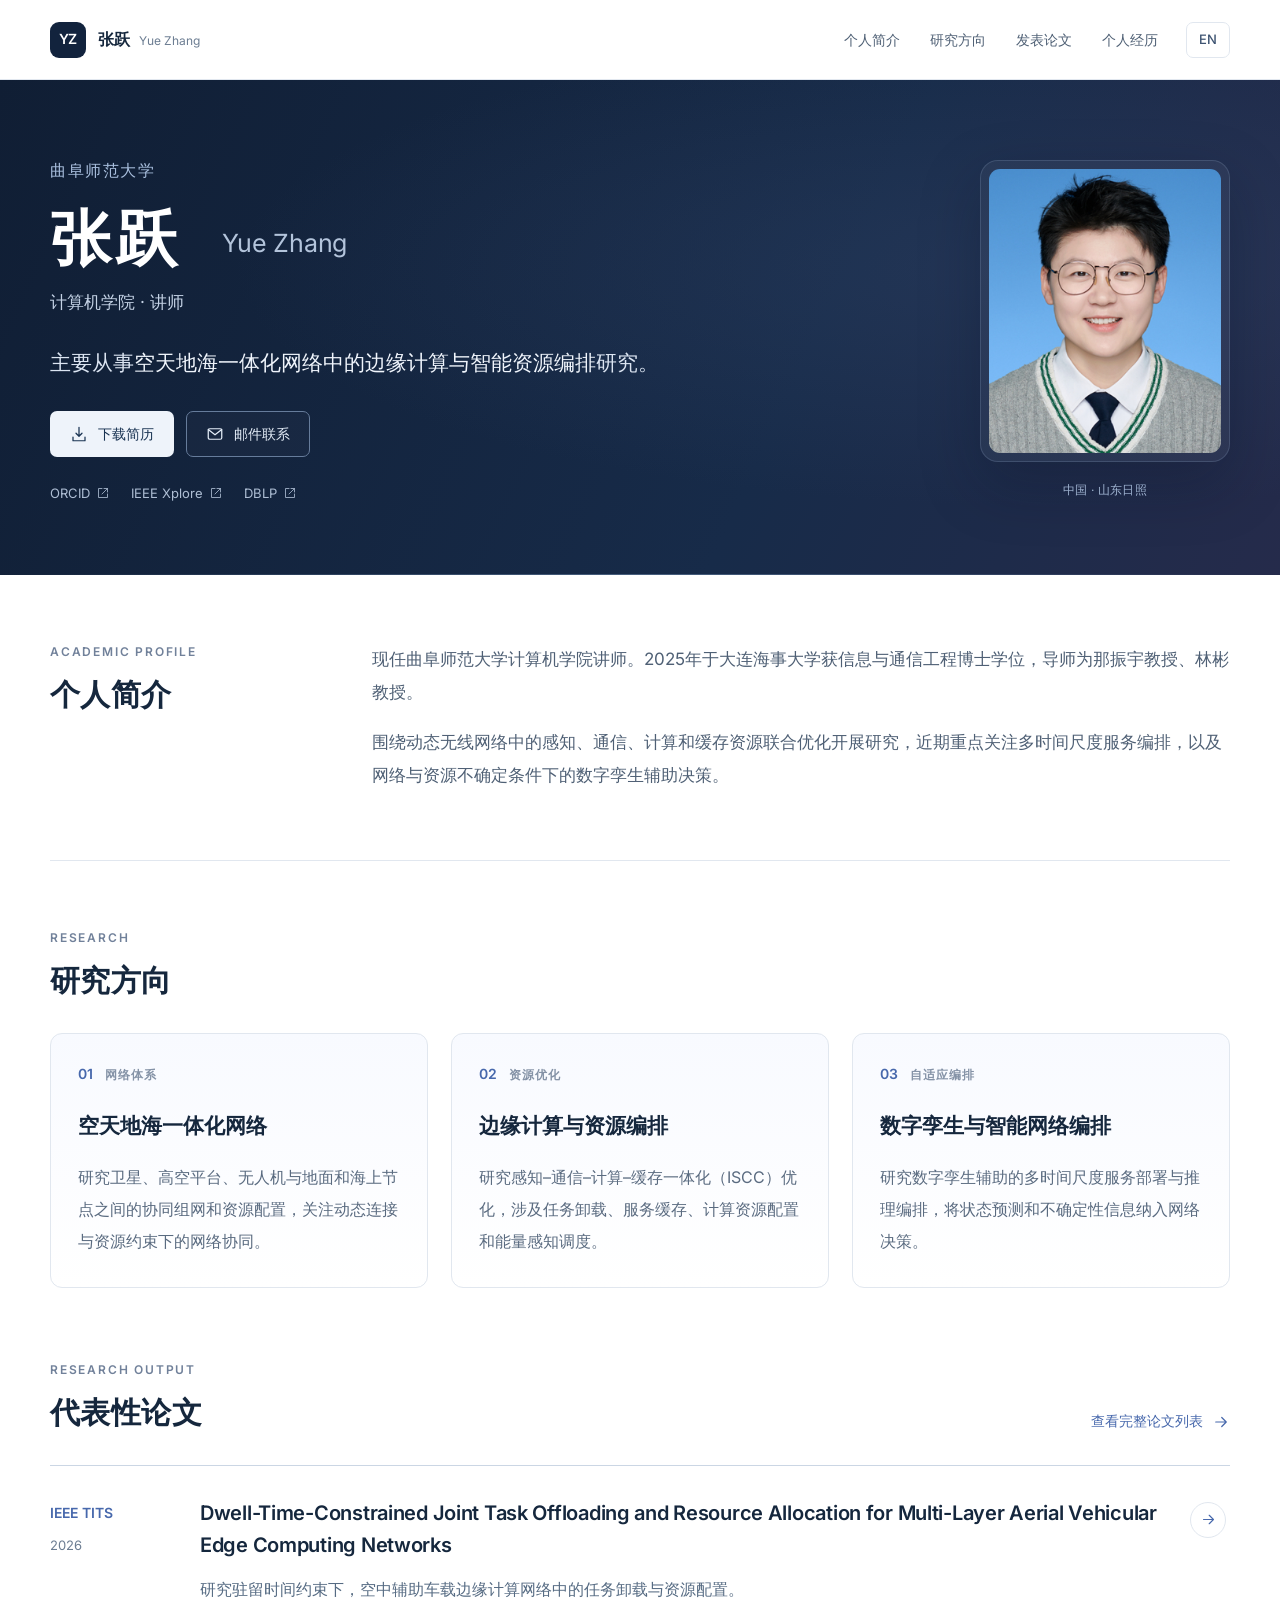
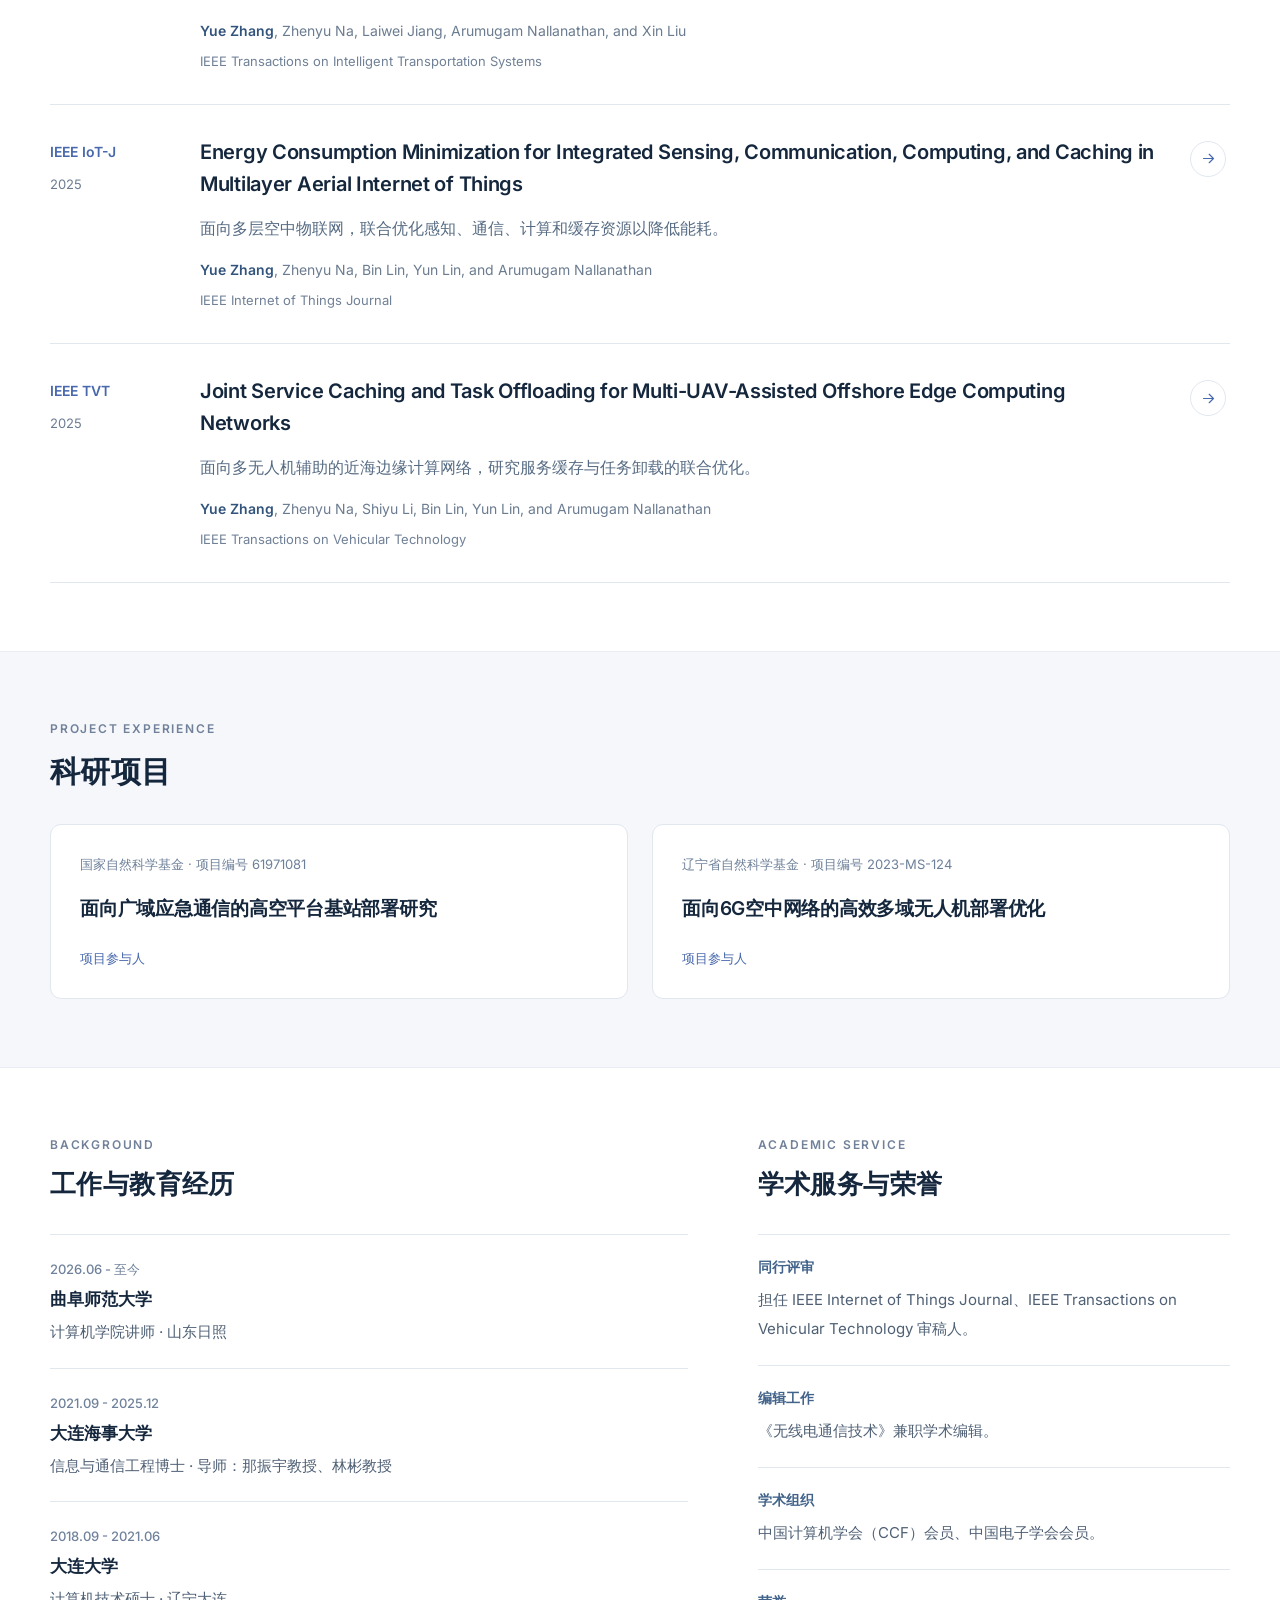
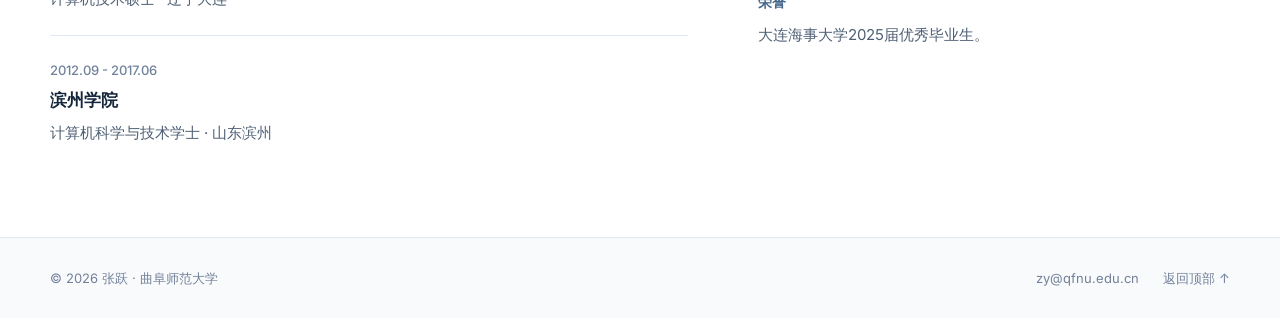
==== commit c736aad4: "Add files via upload" ====
--- a/zh/index.html
+++ b/zh/index.html
@@ -1,340 +1,5 @@
-<!DOCTYPE html>
-
-<html lang="zh-CN">
-<head>
-<meta charset="utf-8"/>
-<meta content="width=device-width, initial-scale=1" name="viewport"/>
-<meta content="#ffffff" name="theme-color"/>
-<meta content="张跃，曲阜师范大学计算机学院讲师，主要研究无线边缘网络中的智能资源编排，重点关注无人机/高空平台辅助网络、空天地海一体化网络、海事边缘计算及数字孪生驱动的多时间尺度优化。" name="description"/>
-<meta content="张跃, 曲阜师范大学, 边缘智能, 移动边缘计算, 资源编排, 无人机, 高空平台, 空天地海一体化网络, 海事物联网, 数字孪生" name="keywords"/>
-<meta content="张跃 | 曲阜师范大学 | 边缘智能与移动边缘计算" property="og:title"/>
-<meta content="曲阜师范大学计算机学院讲师，主要研究无线边缘网络中的智能资源编排、空天地海一体化网络与数字孪生辅助边缘智能。" property="og:description"/>
-<meta content="website" property="og:type"/>
-<meta content="https://Leon1995-ai.github.io/assets/profile.jpg" property="og:image"/>
-<link href="../assets/profile.jpg" rel="icon"/>
-<link href="../academic-v5.css?v=20260913-1" rel="stylesheet"/>
-<title>张跃 | 曲阜师范大学 | 边缘智能与移动边缘计算</title>
-<script type="application/ld+json">
-{
-  "@context": "https://schema.org",
-  "@type": "Person",
-  "name": "Yue Zhang",
-  "alternateName": "张跃",
-  "url": "https://Leon1995-ai.github.io/",
-  "image": "https://Leon1995-ai.github.io/assets/profile.jpg",
-  "jobTitle": "Lecturer",
-  "affiliation": {
-    "@type": "CollegeOrUniversity",
-    "name": "Qufu Normal University"
-  },
-  "alumniOf": {
-    "@type": "CollegeOrUniversity",
-    "name": "Dalian Maritime University"
-  },
-  "email": "mailto:zy@qfnu.edu.cn",
-  "sameAs": [
-    "https://orcid.org/0000-0002-8263-3682",
-    "https://ieeexplore.ieee.org/author/37089993164",
-    "https://dblp.org/pid/47/722-70",
-    "https://github.com/Leon1995-ai"
-  ],
-  "knowsAbout": [
-    "Edge intelligence",
-    "Mobile edge computing",
-    "Wireless resource orchestration",
-    "Integrated space-air-ground-sea networks",
-    "UAV/HAP-assisted networking",
-    "Digital twins",
-    "Maritime IoT"
-  ]
-}
-</script>
-<link href="../" hreflang="en" rel="alternate"/><link href="./" hreflang="zh-CN" rel="alternate"/><link href="https://Leon1995-ai.github.io/zh/" rel="canonical"/><meta content="https://Leon1995-ai.github.io/zh/" property="og:url"/><meta content="Portrait of Yue Zhang" property="og:image:alt"/><meta content="zh_CN" property="og:locale"/><meta content="en_US" property="og:locale:alternate"/><meta content="summary" name="twitter:card"/><meta content="https://Leon1995-ai.github.io/assets/profile.jpg" name="twitter:image"/></head>
-<body>
-<header class="site-header">
-<div class="header-inner">
-<a class="brand" href="#top">张跃 <span>Yue Zhang</span></a>
-<nav aria-label="Primary navigation" class="nav"><a href="#about">简介</a><a href="#research">研究</a><a href="#publications">论文</a><a href="#projects">项目</a><a href="#experience">经历</a><a aria-label="Switch to English" class="lang-switch" href="../">EN</a></nav>
-<button aria-expanded="false" aria-label="打开导航菜单" class="menu-button" id="menuButton">
-<span></span><span></span><span></span>
-</button>
-</div>
-<nav aria-label="Mobile navigation" class="mobile-nav" id="mobileNav"><a href="#about">简介</a><a href="#research">研究</a><a href="#publications">论文</a><a href="#projects">项目</a><a href="#experience">经历</a><a aria-label="Switch to English" class="lang-switch" href="../">EN</a></nav>
-</header>
-<main id="top">
-<section class="hero section-shell">
-<div class="hero-profile">
-<img alt="Portrait of Yue Zhang" class="portrait" src="../assets/profile.jpg"/>
-<div class="hero-main">
-<h1>张跃 <span class="zh-name">Yue Zhang</span></h1>
-<p class="role zh-affiliation">曲阜师范大学计算机学院 · 讲师</p>
-<p class="intro">主要研究<strong>无线边缘网络中的智能资源编排</strong>，重点关注无人机/高空平台辅助网络、空天地海一体化网络、海事边缘计算，以及数字孪生驱动的多时间尺度优化。</p>
-<div class="link-row"><a class="link-button primary" href="mailto:zy@qfnu.edu.cn">邮件联系</a><a class="link-button" href="https://orcid.org/0000-0002-8263-3682" rel="noreferrer" target="_blank">ORCID</a><a class="link-button" href="https://ieeexplore.ieee.org/author/37089993164" rel="noreferrer" target="_blank">IEEE Xplore</a><a class="link-button" href="https://dblp.org/pid/47/722-70" rel="noreferrer" target="_blank">DBLP</a><a class="link-button" href="../assets/Yue_Zhang_CV.pdf" rel="noreferrer" target="_blank">个人简历</a></div>
-</div>
-</div>
-<div aria-label="Academic summary" class="metrics">
-<div class="metric"><strong>15</strong><span>已发表论文</span></div>
-<div class="metric"><strong>9</strong><span>第一作者论文</span></div>
-<div class="metric"><strong>8</strong><span>第一作者期刊论文</span></div>
-<div class="metric"><strong>IEEE</strong><span>IoT-J · TVT 审稿人</span></div>
-</div>
-</section>
-<div class="page-grid section-shell">
-<aside class="side-rail">
-<section class="side-block">
-<h2>研究方向</h2>
-<div class="interest-list"><span>边缘智能与移动边缘计算</span><span>无线网络资源编排</span><span>空天地海一体化网络</span><span>无人机 / 高空平台辅助网络</span><span>数字孪生与多时间尺度优化</span><span>海事 / 海岛物联网</span></div>
-</section>
-<section class="side-block academic-service"><h2>学术服务</h2><div class="academic-service-list"><p><span class="service-kicker">审稿</span><strong>IEEE Internet of Things Journal</strong></p><p><span class="service-kicker">审稿</span><strong>IEEE Transactions on Vehicular Technology</strong></p><p><span class="service-kicker">学术编辑</span><strong>《无线电通信技术》</strong></p><p><span class="service-kicker">会员</span><strong>CCF · 中国电子学会</strong></p></div></section>
-</aside>
-<div class="content">
-<section class="content-section" id="about">
-<div class="section-title-row">
-<p class="section-index">01</p>
-<h2>个人简介</h2>
-</div>
-<div class="prose"><p>现任曲阜师范大学计算机学院讲师。2025年于大连海事大学获信息与通信工程博士学位，导师为那振宇教授、林彬教授。</p><p>研究围绕基础设施与资源受限网络中的通信、计算、缓存与能量协同展开，近期重点关注预测与不确定性感知的多时间尺度资源编排、数字孪生辅助边缘智能及韧性边缘计算。</p></div>
-</section>
-<section class="content-section" id="research">
-<div class="section-title-row">
-<p class="section-index">02</p>
-<h2>研究方向</h2>
-</div>
-<div class="research-grid">
-<article>
-<span class="research-label">一体化网络</span>
-<h3>空天地海一体化网络</h3>
-<p>面向卫星、高空平台、无人机、地面边缘节点与海事物联网的资源分配与服务编排。</p>
-</article>
-<article>
-<span class="research-label">资源编排</span>
-<h3>边缘计算与资源编排</h3>
-<p>研究通信—计算—缓存协同优化、任务卸载、服务缓存及计算资源分配。</p>
-</article>
-<article>
-<span class="research-label">韧性计算</span>
-<h3>能量感知与韧性边缘计算</h3>
-<p>研究可再生能源驱动的边缘计算、能量—任务协同调度、业务连续性及资源不确定性下的稳健决策。</p>
-</article>
-<article>
-<span class="research-label">数字孪生</span>
-<h3>数字孪生辅助的多时间尺度编排</h3>
-<p>研究预测驱动的服务部署、推理编排，以及网络不确定性下的跨时间尺度决策。</p>
-</article>
-</div>
-</section>
-<section class="content-section" id="publications">
-<div class="section-title-row publications-heading">
-<div>
-<p class="section-index">03</p>
-<h2>论文发表</h2>
-</div>
-</div>
-<div aria-label="Publication filters" class="pub-toolbar" role="group">
-<button class="filter active" data-filter="all">全部</button>
-<button class="filter" data-filter="journal">期刊</button>
-<button class="filter" data-filter="conference">会议</button>
-<button class="filter" data-filter="review">稿件</button>
-</div>
-<div class="pub-group" data-group="journal">
-<h3 class="pub-group-title">期刊论文</h3>
-<ol class="publication-list">
-<li class="publication" data-type="journal">
-<div class="pub-year">2026</div>
-<div class="pub-body">
-<h4>Dwell-Time-Constrained Joint Task Offloading and Resource Allocation for Multi-Layer Aerial Vehicular Edge Computing Networks</h4>
-<p class="authors"><strong>Yue Zhang</strong>, Zhenyu Na, Laiwei Jiang, Arumugam Nallanathan, and Xin Liu</p>
-<p class="venue"><em>IEEE Transactions on Intelligent Transportation Systems</em>, vol. 27, no. 7, pp. 7805-7819, 2026.</p>
-<a class="doi" href="https://doi.org/10.1109/TITS.2026.3692669" rel="noreferrer" target="_blank">DOI</a>
-</div>
-</li>
-<li class="publication" data-type="journal">
-<div class="pub-year">2026</div>
-<div class="pub-body">
-<h4>Multi-UAV Energy Consumption Minimization for Multilayer Aerial Wireless-Powered MEC: An Online Stochastic Optimization Approach</h4>
-<p class="authors">Jialiang Yin, Zhenyu Na, <strong>Yue Zhang</strong>, Bin Lin, and Yun Lin</p>
-<p class="venue"><em>IEEE Internet of Things Journal</em>, vol. 13, no. 14, pp. 31707-31720, 2026.</p>
-<a class="doi" href="https://doi.org/10.1109/JIOT.2026.3687753" rel="noreferrer" target="_blank">DOI</a>
-</div>
-</li>
-<li class="publication" data-type="journal">
-<div class="pub-year">2025</div>
-<div class="pub-body">
-<h4>Energy Consumption Minimization for Integrated Sensing, Communication, Computing, and Caching in Multilayer Aerial Internet of Things</h4>
-<p class="authors"><strong>Yue Zhang</strong>, Zhenyu Na, Bin Lin, Yun Lin, and Arumugam Nallanathan</p>
-<p class="venue"><em>IEEE Internet of Things Journal</em>, vol. 12, no. 22, pp. 47787-47803, 2025.</p>
-<a class="doi" href="https://doi.org/10.1109/JIOT.2025.3602793" rel="noreferrer" target="_blank">DOI</a>
-</div>
-</li>
-<li class="publication" data-type="journal">
-<div class="pub-year">2025</div>
-<div class="pub-body">
-<h4>Joint Service Caching and Task Offloading for Multi-UAV-Assisted Offshore Edge Computing Networks</h4>
-<p class="authors"><strong>Yue Zhang</strong>, Zhenyu Na, Shiyu Li, Bin Lin, Yun Lin, and Arumugam Nallanathan</p>
-<p class="venue"><em>IEEE Transactions on Vehicular Technology</em>, vol. 74, no. 12, pp. 19667-19680, 2025.</p>
-<a class="doi" href="https://doi.org/10.1109/TVT.2025.3589880" rel="noreferrer" target="_blank">DOI</a>
-</div>
-</li>
-<li class="publication" data-type="journal">
-<div class="pub-year">2025</div>
-<div class="pub-body">
-<h4>One Friendly UAV Against Multiple Mobile Eves in HAP Networks: A Novel Physical Layer Secure Communication Scheme</h4>
-<p class="authors"><strong>Yue Zhang</strong>, Zhenyu Na, Weidang Lu, and Chenglan Ji</p>
-<p class="venue"><em>IEEE Transactions on Vehicular Technology</em>, vol. 74, no. 1, pp. 1352-1364, 2025.</p>
-<a class="doi" href="https://doi.org/10.1109/TVT.2024.3451508" rel="noreferrer" target="_blank">DOI</a>
-</div>
-</li>
-<li class="publication" data-type="journal">
-<div class="pub-year">2025</div>
-<div class="pub-body">
-<h4>Secure Task Offloading for Multi-Layer Aerial-Offshore MEC Networks With Imperfect Eavesdropper Information</h4>
-<p class="authors"><strong>Yue Zhang</strong>, Zhenyu Na, Xueqi Du, Yun Lin, and Bin Lin</p>
-<p class="venue"><em>IEEE Wireless Communications Letters</em>, vol. 14, no. 11, pp. 3814-3818, 2025.</p>
-<a class="doi" href="https://doi.org/10.1109/LWC.2025.3606579" rel="noreferrer" target="_blank">DOI</a>
-</div>
-</li>
-<li class="publication" data-type="journal">
-<div class="pub-year">2025</div>
-<div class="pub-body">
-<h4>Joint Service Caching, Computation Offloading and Resource Allocation for Dual-Layer Aerial Internet of Things</h4>
-<p class="authors"><strong>Yue Zhang</strong>, Zhenyu Na, Zihao Wen, Arumugam Nallanathan, and Weidang Lu</p>
-<p class="venue"><em>Computer Networks</em>, vol. 257, Art. no. 110974, 2025.</p>
-<a class="doi" href="https://doi.org/10.1016/j.comnet.2024.110974" rel="noreferrer" target="_blank">DOI</a>
-</div>
-</li>
-<li class="publication" data-type="journal">
-<div class="pub-year">2025</div>
-<div class="pub-body">
-<h4>Collaborative Task Offloading for LEO Satellite Internet of Things: A Novel Computing Coordinate Graph-Based Approach</h4>
-<p class="authors">Xueqi Du, Zhenyu Na, Ningtao Zhang, <strong>Yue Zhang</strong>, Min Jia, and Zihe Gao</p>
-<p class="venue"><em>IEEE Systems Journal</em>, vol. 19, no. 3, pp. 848-859, 2025.</p>
-<a class="doi" href="https://doi.org/10.1109/JSYST.2025.3571386" rel="noreferrer" target="_blank">DOI</a>
-</div>
-</li>
-<li class="publication" data-type="journal">
-<div class="pub-year">2025</div>
-<div class="pub-body">
-<h4>Computation Offloading Optimization for Multi-Layer Aerial Internet of Things Based on Deep Recurrent Q-Network</h4>
-<p class="authors"><strong>Yue Zhang</strong>, Zhenyu Na, Hanhan Ren, Xueqi Du, and Lizhe Liu</p>
-<p class="venue"><em>Radio Communications Technology</em>, pp. 1-9, 2025. <span class="muted">（中文）</span></p>
-</div>
-</li>
-<li class="publication" data-type="journal">
-<div class="pub-year">2024</div>
-<div class="pub-body">
-<h4>Energy Efficiency Optimization for RIS-Assisted Uplink-NOMA UAV Network</h4>
-<p class="authors">Zihao Wen, Zhenyu Na, and <strong>Yue Zhang</strong></p>
-<p class="venue"><em>IEEE Wireless Communications Letters</em>, vol. 13, no. 6, pp. 1640-1644, 2024.</p>
-<a class="doi" href="https://doi.org/10.1109/LWC.2024.3384676" rel="noreferrer" target="_blank">DOI</a>
-</div>
-</li>
-<li class="publication" data-type="journal">
-<div class="pub-year">2024</div>
-<div class="pub-body">
-<h4>Joint Power Allocation and Deployment Optimization for HAP-Assisted NOMA-MEC System</h4>
-<p class="authors"><strong>Yue Zhang</strong>, Zhenyu Na, Yi Wang, and Chenglan Ji</p>
-<p class="venue"><em>Wireless Networks</em>, vol. 30, no. 6, pp. 5007-5019, 2024.</p>
-<a class="doi" href="https://doi.org/10.1007/s11276-022-03201-8" rel="noreferrer" target="_blank">DOI</a>
-</div>
-</li>
-<li class="publication" data-type="journal">
-<div class="pub-year">2023</div>
-<div class="pub-body">
-<h4>Multi-UAV-Assisted Covert Communications for Secure Content Delivery in Internet of Things</h4>
-<p class="authors">Ye Liu, Zhenyu Na, <strong>Yue Zhang</strong>, Xiaofei Qin, and Bin Lin</p>
-<p class="venue"><em>Computer Communications</em>, vol. 210, pp. 138-146, 2023.</p>
-<a class="doi" href="https://doi.org/10.1016/j.comcom.2023.08.006" rel="noreferrer" target="_blank">DOI</a>
-</div>
-</li>
-</ol>
-</div>
-<div class="pub-group" data-group="conference">
-<h3 class="pub-group-title">会议论文</h3>
-<ol class="publication-list">
-<li class="publication" data-type="conference">
-<div class="pub-year">2024</div>
-<div class="pub-body">
-<h4>Latency Minimization for C-NOMA Based Multi-UAV MEC Systems</h4>
-<p class="authors">Jinyu Zhang, Zhenyu Na, <strong>Yue Zhang</strong>, and Shiyu Li</p>
-<p class="venue"><em>Proc. IEEE 24th International Conference on Communication Technology (ICCT)</em>, Chengdu, China, pp. 1224-1228, 2024.</p>
-<a class="doi" href="https://doi.org/10.1109/ICCT62411.2024.10946569" rel="noreferrer" target="_blank">DOI</a>
-</div>
-</li>
-<li class="publication" data-type="conference">
-<div class="pub-year">2024</div>
-<div class="pub-body">
-<h4>Latency Minimization of Multi-Layer Aerial Networks for Maritime Collaborative Mobile Edge Computing</h4>
-<p class="authors">Shiyu Li, Zhenyu Na, <strong>Yue Zhang</strong>, and Jinyu Zhang</p>
-<p class="venue"><em>Proc. IEEE 24th International Conference on Communication Technology (ICCT)</em>, Chengdu, China, pp. 202-206, 2024.</p>
-<a class="doi" href="https://doi.org/10.1109/ICCT62411.2024.10946538" rel="noreferrer" target="_blank">DOI</a>
-</div>
-</li>
-<li class="publication" data-type="conference">
-<div class="pub-year">2023</div>
-<div class="pub-body">
-<h4>Wireless-Powered UAV-Assisted MEC: Joint Resource Allocation and Trajectory Optimization</h4>
-<p class="authors"><strong>Yue Zhang</strong>, Zhenyu Na, Hanhan Ren, and Bin Lin</p>
-<p class="venue"><em>Proc. IEEE/CIC International Conference on Communications in China (ICCC)</em>, Dalian, China, pp. 1-6, 2023. <span class="muted">（口头报告）</span></p>
-<a class="doi" href="https://doi.org/10.1109/ICCC57788.2023.10233436" rel="noreferrer" target="_blank">DOI</a>
-</div>
-</li>
-</ol>
-</div>
-<div class="pub-group" data-group="review">
-<h3 class="pub-group-title">在审稿件</h3>
-<ol class="publication-list review-list">
-<li class="publication" data-type="review">
-<div class="pub-year">2026</div>
-<div class="pub-body">
-<h4>Digital-Twin-Assisted Multi-Timescale AI Service Deployment and Inference Orchestration for Industrial Edge Networks</h4>
-<p class="authors"><strong>Yue Zhang</strong>, Ze Wei, Zhenyu Na, and Bin Lin</p>
-<p class="venue"><em>IEEE Transactions on Services Computing</em>, 在审。</p>
-</div>
-</li>
-<li class="publication" data-type="review">
-<div class="pub-year">2026</div>
-<div class="pub-body">
-<h4>Survivability-Oriented Task Offloading and Energy Scheduling for Tidal-Powered Island IoT</h4>
-<p class="authors">Ze Wei, <strong>Yue Zhang†</strong>, Rongxi He, and Bin Lin</p>
-<p class="venue"><em>IEEE Communications Letters</em>, 在审。</p>
-</div>
-</li>
-<li class="publication" data-type="review">
-<div class="pub-year">2026</div>
-<div class="pub-body">
-<h4>Forecast-Aided Resilience Scheduling for Tidal-Powered Consumer IoT With Energy-Aware Base-Station Edge Cooperation</h4>
-<p class="authors">Ze Wei, <strong>Yue Zhang†</strong>, Rongxi He, and Bin Lin</p>
-<p class="venue"><em>IEEE Transactions on Consumer Electronics</em>, 在审。</p>
-</div>
-</li>
-</ol>
-<p class="footnote">† 通讯作者。</p>
-</div>
-</section>
-<section class="content-section" id="projects">
-<div class="section-title-row">
-<p class="section-index">04</p>
-<h2>科研项目</h2>
-</div>
-<div class="project-list">
-<article class="project-card">
-<div class="project-meta">国家自然科学基金 · 项目编号 61971081</div>
-<h3>面向广域应急通信的高空平台基站部署研究</h3>
-<p><strong>角色：</strong>科研参与</p>
-</article>
-<article class="project-card">
-<div class="project-meta">辽宁省自然科学基金 · 项目编号 2023-MS-124</div>
-<h3>面向6G空中网络的高效多域无人机部署优化</h3>
-<p><strong>角色：</strong>科研参与</p>
-</article>
-</div>
-</section>
-<section class="content-section" id="experience">
-<div class="section-title-row">
-<p class="section-index">05</p>
-<h2>工作与教育经历</h2>
-</div>
-<div class="timeline">
+<!doctype html>
+<html lang="zh-CN"><head><meta charset="utf-8"><meta name="viewport" content="width=device-width,initial-scale=1"><meta name="theme-color" content="#12233d"><title>张跃 | 曲阜师范大学</title><meta name="description" content="主要从事空天地海一体化网络中的边缘计算与智能资源编排研究。"><link rel="canonical" href="https://Leon1995-ai.github.io/zh/"><link rel="alternate" hreflang="en" href="https://Leon1995-ai.github.io/"><link rel="alternate" hreflang="zh-CN" href="https://Leon1995-ai.github.io/zh/"><link rel="icon" href="../assets/favicon.svg" type="image/svg+xml"><link rel="stylesheet" href="../academic-v7.css"><meta property="og:title" content="张跃 | 曲阜师范大学"><meta property="og:description" content="主要从事空天地海一体化网络中的边缘计算与智能资源编排研究。"><meta property="og:type" content="website"><meta property="og:url" content="https://Leon1995-ai.github.io/zh/"><meta property="og:image" content="https://Leon1995-ai.github.io/assets/profile.jpg"><meta property="og:image:alt" content="Portrait of Yue Zhang"><meta property="og:locale" content="zh_CN"><meta name="twitter:card" content="summary"><meta name="twitter:image" content="https://Leon1995-ai.github.io/assets/profile.jpg"><script type="application/ld+json">{"@context": "https://schema.org", "@type": "Person", "name": "Yue Zhang", "alternateName": "张跃", "url": "https://Leon1995-ai.github.io/", "image": "https://Leon1995-ai.github.io/assets/profile.jpg", "jobTitle": "Lecturer", "affiliation": {"@type": "CollegeOrUniversity", "name": "Qufu Normal University"}, "alumniOf": {"@type": "CollegeOrUniversity", "name": "Dalian Maritime University"}, "email": "mailto:zy@qfnu.edu.cn", "sameAs": ["https://orcid.org/0000-0002-8263-3682", "https://ieeexplore.ieee.org/author/37089993164", "https://dblp.org/pid/47/722-70", "https://github.com/Leon1995-ai"], "knowsAbout": ["Integrated space-air-ground-sea networks", "Edge computing", "Resource orchestration", "Integrated sensing-communication-computing-caching (ISCC)", "Digital twins", "Multi-timescale network orchestration", "UAV/HAP-assisted networking"]}</script></head><body class="home-page"><a class="skip-link" href="#main">跳至正文</a><header class="site-header"><div class="header-inner"><a class="brand" href="index.html"><span class="brand-mark" aria-hidden="true">YZ</span><span>张跃<small>Yue Zhang</small></span></a><nav class="desktop-nav" aria-label="主导航"><a href="index.html#about">个人简介</a><a href="index.html#research">研究方向</a><a href="publications.html">发表论文</a><a href="index.html#experience">个人经历</a></nav><div class="header-tools"><a class="lang-switch" href="../index.html" lang="en" aria-label="Switch to English">EN</a><button type="button" class="menu-button" id="menuButton" aria-controls="mobileNav" aria-label="打开导航" aria-expanded="false"><span></span><span></span><span></span></button></div></div><nav class="mobile-nav" id="mobileNav" hidden aria-label="移动端导航"><a href="index.html#about">个人简介</a><a href="index.html#research">研究方向</a><a href="publications.html">发表论文</a><a href="index.html#experience">个人经历</a></nav></header><main id="main"><section class="hero"><div class="shell hero-inner"><div class="hero-copy"><p class="hero-affiliation">曲阜师范大学</p><h1>张跃 <span>Yue Zhang</span></h1><p class="hero-role">计算机学院 · 讲师</p><p class="hero-intro">主要从事<strong>空天地海一体化网络中的边缘计算与智能资源编排</strong>研究。</p><div class="hero-actions"><a class="button button-light" href="../assets/Yue_Zhang_CV.pdf" target="_blank" rel="noreferrer"><svg viewBox="0 0 24 24" fill="none" stroke="currentColor" stroke-width="1.65" stroke-linecap="round" stroke-linejoin="round" aria-hidden="true"><path d="M12 3v12m-4-4 4 4 4-4M4 16v5h16v-5"/></svg>下载简历</a><a class="button button-outline" href="mailto:zy@qfnu.edu.cn"><svg viewBox="0 0 24 24" fill="none" stroke="currentColor" stroke-width="1.65" stroke-linecap="round" stroke-linejoin="round" aria-hidden="true"><rect x="3" y="5" width="18" height="14" rx="2"/><path d="m3 6 9 7 9-7"/></svg>邮件联系</a></div><div class="profile-links"><a href="https://orcid.org/0000-0002-8263-3682" target="_blank" rel="noreferrer">ORCID <svg viewBox="0 0 24 24" fill="none" stroke="currentColor" stroke-width="1.65" stroke-linecap="round" stroke-linejoin="round" aria-hidden="true"><path d="M14 3h7v7m0-7-11 11M10 3H3v18h18v-7"/></svg></a><a href="https://ieeexplore.ieee.org/author/37089993164" target="_blank" rel="noreferrer">IEEE Xplore <svg viewBox="0 0 24 24" fill="none" stroke="currentColor" stroke-width="1.65" stroke-linecap="round" stroke-linejoin="round" aria-hidden="true"><path d="M14 3h7v7m0-7-11 11M10 3H3v18h18v-7"/></svg></a><a href="https://dblp.org/pid/47/722-70" target="_blank" rel="noreferrer">DBLP <svg viewBox="0 0 24 24" fill="none" stroke="currentColor" stroke-width="1.65" stroke-linecap="round" stroke-linejoin="round" aria-hidden="true"><path d="M14 3h7v7m0-7-11 11M10 3H3v18h18v-7"/></svg></a></div></div><figure class="hero-portrait"><div class="portrait-frame"><img src="../assets/profile.jpg" alt="张跃" width="234" height="284" fetchpriority="high"></div><figcaption>中国 · 山东日照</figcaption></figure></div></section><section class="section about-section shell" id="about"><div class="about-heading"><p class="eyebrow">ACADEMIC PROFILE</p><h2>个人简介</h2></div><div class="prose"><p>现任曲阜师范大学计算机学院讲师。2025年于大连海事大学获信息与通信工程博士学位，导师为那振宇教授、林彬教授。</p><p>围绕动态无线网络中的感知、通信、计算和缓存资源联合优化开展研究，近期重点关注多时间尺度服务编排，以及网络与资源不确定条件下的数字孪生辅助决策。</p></div></section><section class="section research-section shell" id="research"><div class="section-heading"><div><p class="eyebrow">RESEARCH</p><h2>研究方向</h2></div></div><div class="research-grid"><article class="research-card"><div class="research-topline"><span class="research-number">01</span><span class="research-label">网络体系</span></div><h3>空天地海一体化网络</h3><p>研究卫星、高空平台、无人机与地面和海上节点之间的协同组网和资源配置，关注动态连接与资源约束下的网络协同。</p></article><article class="research-card"><div class="research-topline"><span class="research-number">02</span><span class="research-label">资源优化</span></div><h3>边缘计算与资源编排</h3><p>研究感知–通信–计算–缓存一体化（ISCC）优化，涉及任务卸载、服务缓存、计算资源配置和能量感知调度。</p></article><article class="research-card"><div class="research-topline"><span class="research-number">03</span><span class="research-label">自适应编排</span></div><h3>数字孪生与智能网络编排</h3><p>研究数字孪生辅助的多时间尺度服务部署与推理编排，将状态预测和不确定性信息纳入网络决策。</p></article></div></section><section class="section selected-section shell" id="publications"><div class="section-heading"><div><p class="eyebrow">RESEARCH OUTPUT</p><h2>代表性论文</h2></div><a class="text-link" href="publications.html">查看完整论文列表 <svg viewBox="0 0 24 24" fill="none" stroke="currentColor" stroke-width="1.65" stroke-linecap="round" stroke-linejoin="round" aria-hidden="true"><path d="M5 12h14m-6-6 6 6-6 6"/></svg></a></div><div class="selected-list"><article class="selected-paper"><div class="selected-meta"><span>IEEE TITS</span><span class="selected-year">2026</span></div><div class="selected-body"><h3><a href="https://doi.org/10.1109/TITS.2026.3692669" target="_blank" rel="noreferrer">Dwell-Time-Constrained Joint Task Offloading and Resource Allocation for Multi-Layer Aerial Vehicular Edge Computing Networks</a></h3><p class="selected-summary">研究驻留时间约束下，空中辅助车载边缘计算网络中的任务卸载与资源配置。</p><p class="authors"><strong>Yue Zhang</strong>, Zhenyu Na, Laiwei Jiang, Arumugam Nallanathan, and Xin Liu</p><p class="selected-venue">IEEE Transactions on Intelligent Transportation Systems</p></div><a class="paper-link" href="publications.html#paper-1" aria-label="论文详情：Dwell-Time-Constrained Joint Task Offloading and Resource Allocation for Multi-Layer Aerial Vehicular Edge Computing Networks"><svg viewBox="0 0 24 24" fill="none" stroke="currentColor" stroke-width="1.65" stroke-linecap="round" stroke-linejoin="round" aria-hidden="true"><path d="M5 12h14m-6-6 6 6-6 6"/></svg></a></article><article class="selected-paper"><div class="selected-meta"><span>IEEE IoT-J</span><span class="selected-year">2025</span></div><div class="selected-body"><h3><a href="https://doi.org/10.1109/JIOT.2025.3602793" target="_blank" rel="noreferrer">Energy Consumption Minimization for Integrated Sensing, Communication, Computing, and Caching in Multilayer Aerial Internet of Things</a></h3><p class="selected-summary">面向多层空中物联网，联合优化感知、通信、计算和缓存资源以降低能耗。</p><p class="authors"><strong>Yue Zhang</strong>, Zhenyu Na, Bin Lin, Yun Lin, and Arumugam Nallanathan</p><p class="selected-venue">IEEE Internet of Things Journal</p></div><a class="paper-link" href="publications.html#paper-3" aria-label="论文详情：Energy Consumption Minimization for Integrated Sensing, Communication, Computing, and Caching in Multilayer Aerial Internet of Things"><svg viewBox="0 0 24 24" fill="none" stroke="currentColor" stroke-width="1.65" stroke-linecap="round" stroke-linejoin="round" aria-hidden="true"><path d="M5 12h14m-6-6 6 6-6 6"/></svg></a></article><article class="selected-paper"><div class="selected-meta"><span>IEEE TVT</span><span class="selected-year">2025</span></div><div class="selected-body"><h3><a href="https://doi.org/10.1109/TVT.2025.3589880" target="_blank" rel="noreferrer">Joint Service Caching and Task Offloading for Multi-UAV-Assisted Offshore Edge Computing Networks</a></h3><p class="selected-summary">面向多无人机辅助的近海边缘计算网络，研究服务缓存与任务卸载的联合优化。</p><p class="authors"><strong>Yue Zhang</strong>, Zhenyu Na, Shiyu Li, Bin Lin, Yun Lin, and Arumugam Nallanathan</p><p class="selected-venue">IEEE Transactions on Vehicular Technology</p></div><a class="paper-link" href="publications.html#paper-4" aria-label="论文详情：Joint Service Caching and Task Offloading for Multi-UAV-Assisted Offshore Edge Computing Networks"><svg viewBox="0 0 24 24" fill="none" stroke="currentColor" stroke-width="1.65" stroke-linecap="round" stroke-linejoin="round" aria-hidden="true"><path d="M5 12h14m-6-6 6 6-6 6"/></svg></a></article></div></section><div class="project-band"><section class="section shell" id="projects"><div class="section-heading"><div><p class="eyebrow">PROJECT EXPERIENCE</p><h2>科研项目</h2></div></div><div class="project-grid"><article class="project-card"><p class="project-meta">国家自然科学基金 · 项目编号 61971081</p><h3>面向广域应急通信的高空平台基站部署研究</h3><p class="project-role">项目参与人</p></article><article class="project-card"><p class="project-meta">辽宁省自然科学基金 · 项目编号 2023-MS-124</p><h3>面向6G空中网络的高效多域无人机部署优化</h3><p class="project-role">项目参与人</p></article></div></section></div><section class="section background-section shell" id="experience"><div><div class="section-heading"><div><p class="eyebrow">BACKGROUND</p><h2>工作与教育经历</h2></div></div><div class="timeline">
 <div class="timeline-item">
 <div class="timeline-date">2026.06 - 至今</div>
 <div><h3>曲阜师范大学</h3><p>计算机学院讲师 · 山东日照</p></div>
@@ -351,41 +16,16 @@
 <div class="timeline-date">2012.09 - 2017.06</div>
 <div><h3>滨州学院</h3><p>计算机科学与技术学士 · 山东滨州</p></div>
 </div>
-</div>
-</section>
-<section class="content-section" id="service">
-<div class="section-title-row">
-<p class="section-index">06</p>
-<h2>荣誉与学术服务</h2>
-</div>
-<div class="service-grid">
-<div class="service-card">
+</div></div><div class="service-column" id="service"><div class="section-heading"><div><p class="eyebrow">ACADEMIC SERVICE</p><h2>学术服务与荣誉</h2></div></div><div class="service-grid"><div class="service-card">
+<h3>同行评审</h3>
+<p>担任 <em>IEEE Internet of Things Journal</em>、<em>IEEE Transactions on Vehicular Technology</em> 审稿人。</p>
+</div><div class="service-card">
+<h3>编辑工作</h3>
+<p>《无线电通信技术》兼职学术编辑。</p>
+</div><div class="service-card">
+<h3>学术组织</h3>
+<p>中国计算机学会（CCF）会员、中国电子学会会员。</p>
+</div><div class="service-card">
 <h3>荣誉</h3>
 <p>大连海事大学2025届优秀毕业生。</p>
-</div>
-<div class="service-card">
-<h3>学术组织</h3>
-<p>中国计算机学会（CCF）会员、中国电子学会会员。</p>
-</div>
-<div class="service-card">
-<h3>编辑工作</h3>
-<p>《无线电通信技术》兼职学术编辑。</p>
-</div>
-<div class="service-card">
-<h3>同行评审</h3>
-<p>担任 <em>IEEE Internet of Things Journal</em>、<em>IEEE Transactions on Vehicular Technology</em> 审稿人。</p>
-</div>
-</div>
-</section>
-</div>
-</div>
-</main>
-<footer>
-<div class="section-shell footer-inner">
-<p>© <span id="year"></span> 张跃</p>
-<a href="#top">返回顶部 ↑</a>
-</div>
-</footer>
-<script src="../academic-v5.js?v=20260913-1"></script>
-</body>
-</html>
+</div></div></div></section></main><footer class="site-footer"><div class="shell footer-inner"><p>© <span id="year">2026</span> 张跃 · 曲阜师范大学</p><div><a href="mailto:zy@qfnu.edu.cn">zy@qfnu.edu.cn</a><a href="#main">返回顶部 ↑</a></div></div></footer><script src="../academic-v7.js" defer></script></body></html>
--- a/academic-v7.css
+++ b/academic-v7.css
@@ -0,0 +1,19 @@
+@font-face{font-family:Inter;src:url('assets/fonts/Inter-400.ttf') format('truetype');font-weight:400;font-style:normal;font-display:swap}
+@font-face{font-family:Inter;src:url('assets/fonts/Inter-500.ttf') format('truetype');font-weight:500;font-style:normal;font-display:swap}
+@font-face{font-family:Inter;src:url('assets/fonts/Inter-600.ttf') format('truetype');font-weight:600;font-style:normal;font-display:swap}
+@font-face{font-family:Inter;src:url('assets/fonts/Inter-700.ttf') format('truetype');font-weight:700;font-style:normal;font-display:swap}
+:root{color-scheme:light;--ink:#15273d;--body:#4f6075;--muted:#6c7d92;--navy:#12233d;--accent:#4768ac;--line:#e1e7ef;--pale:#f5f7fb;--width:1180px}
+*{box-sizing:border-box}html{scroll-behavior:smooth;scroll-padding-top:100px}body{margin:0;background:#fff;color:var(--body);font-family:Inter,"PingFang SC","Microsoft YaHei",sans-serif;font-size:16px;line-height:1.8;-webkit-font-smoothing:antialiased}h1,h2,h3,h4,p,figure{margin:0}h1,h2,h3,h4{color:var(--ink);line-height:1.4}a{color:inherit;text-decoration:none}a:hover{color:var(--accent)}button{font:inherit}button,a{-webkit-tap-highlight-color:transparent}a:focus-visible,button:focus-visible{outline:3px solid #648ac4;outline-offset:5px;border-radius:3px}svg{width:20px;height:20px;flex-shrink:0}img{display:block;max-width:100%}[hidden]{display:none!important}.shell,.header-inner{width:min(var(--width),calc(100% - 72px));margin-inline:auto}.section{padding-block:68px}.eyebrow{font-size:12px;letter-spacing:.15em;font-weight:600;color:#71819a;line-height:1.5;margin-bottom:12px}.section-heading{display:flex;justify-content:space-between;align-items:end;gap:28px;margin-bottom:32px}.section h2{font-size:30px;font-weight:600;letter-spacing:-.8px}.text-link{display:inline-flex;align-items:center;gap:9px;color:var(--accent);font-size:14px;font-weight:500;line-height:1.6}.text-link:hover{text-decoration:underline;text-underline-offset:5px}.text-link svg{width:18px;height:18px}.skip-link{position:fixed;top:5px;left:5px;background:white;z-index:100;padding:10px;transform:translateY(-150%)}.skip-link:focus{transform:none}
+.site-header{position:sticky;top:0;z-index:30;background:#ffffffed;border-bottom:1px solid var(--line);backdrop-filter:blur(14px)}.header-inner{display:flex;align-items:center;justify-content:space-between;gap:28px;min-height:78px}.brand{display:flex;align-items:center;gap:12px;line-height:1.3;color:var(--ink);font-size:16px;font-weight:600}.brand-mark{display:grid;place-items:center;height:36px;width:36px;background:var(--navy);border-radius:9px;color:white;font-size:14px;letter-spacing:-.7px}.brand small{font-size:12px;color:var(--muted);margin-left:9px;font-weight:400}.desktop-nav{display:flex;align-items:center;gap:30px;margin-left:auto}.desktop-nav a{font-size:14px;line-height:1.5;font-weight:500;padding-block:29px;position:relative}.desktop-nav a[aria-current=page]{color:var(--accent)}.desktop-nav a[aria-current=page]:after{position:absolute;content:"";height:2px;background:var(--accent);bottom:18px;left:0;right:0}.header-tools{display:flex;gap:14px;align-items:center}.lang-switch{display:grid;place-items:center;min-width:44px;min-height:36px;border:1px solid var(--line);border-radius:7px;font-size:13px;font-weight:500;color:#3e5472}.lang-switch:hover{border-color:var(--accent)}.menu-button{display:none;cursor:pointer;width:42px;height:40px;background:#fff;border:1px solid var(--line);border-radius:7px;padding:9px}.menu-button span{display:block;background:var(--ink);height:2px;margin:4px 0}.mobile-nav{padding:12px 24px 20px;background:#fff;border-top:1px solid var(--line)}.mobile-nav a{display:block;padding:9px;font-size:15px}
+.hero{background:radial-gradient(ellipse at 82% 38%,#32456966,transparent 55%),linear-gradient(115deg,#101e34,#172b49 62%,#252b4b);color:#dce5f1;position:relative;overflow:hidden}.hero:after{content:"";position:absolute;inset:auto 0 0;height:1px;background:linear-gradient(90deg,transparent,#8facce66,transparent)}.hero-inner{display:grid;grid-template-columns:minmax(0,1fr) 260px;gap:95px;align-items:center;padding-block:69px 65px;position:relative}.hero-copy{max-width:790px}.hero-affiliation{font-size:14px;letter-spacing:.045em;color:#a9bfde;font-weight:500;margin-bottom:17px}.hero h1{font-size:64px;line-height:1.15;font-weight:600;letter-spacing:-2.5px;color:#fff;margin-bottom:15px}.hero h1 span{font-size:29px;letter-spacing:1px;font-weight:400;color:#b3c4db;margin-left:16px;display:inline-block;vertical-align:middle}.hero-role{color:#c4d2e5;font-size:17px;line-height:1.7}.hero-intro{font-size:19px;line-height:1.9;max-width:710px;color:#dce5f2;margin-top:25px}.hero-intro strong{font-weight:500;color:#f0f5fc}.hero-actions{display:flex;flex-wrap:wrap;gap:12px;margin-top:27px}.button{display:inline-flex;align-items:center;justify-content:center;gap:10px;min-height:46px;padding:10px 19px;border-radius:7px;font-size:14px;font-weight:500;line-height:1.5;border:1px solid transparent;transition:background-color .15s ease,border-color .15s ease}.button-light{background:#eef3fa;color:#193352}.button-light:hover{color:#142b46;background:white}.button-outline{color:#e5eef9;border-color:#667c9b;background:#ffffff05}.button-outline:hover{color:white;border-color:#bdd2ee;background:#ffffff09}.button svg{width:18px;height:18px}.profile-links{display:flex;flex-wrap:wrap;gap:22px;margin-top:24px}.profile-links a{display:flex;align-items:center;gap:7px;font-size:13px;color:#aebed4}.profile-links a:hover{color:white}.profile-links svg{width:12px;height:12px}.hero-portrait{margin:0;justify-self:end;width:250px}.portrait-frame{padding:8px;background:#ffffff0b;border:1px solid #7c90b147;border-radius:18px;box-shadow:0 22px 60px #070f2044}.portrait-frame img{width:234px;height:284px;object-fit:cover;object-position:center 23%;border-radius:11px}.hero-portrait figcaption{font-size:12px;color:#9eb2cf;text-align:center;margin-top:17px;letter-spacing:.025em}
+.about-section{display:grid;grid-template-columns:260px minmax(0,1fr);gap:62px;border-bottom:1px solid var(--line)}.prose p{font-size:17px;line-height:1.95}.prose p+p{margin-top:17px}.research-section{padding-bottom:73px}.research-grid{display:grid;grid-template-columns:repeat(3,minmax(0,1fr));gap:23px}.research-card{padding:27px 27px 30px;border:1px solid var(--line);border-radius:12px;background:linear-gradient(#f8faff,#fff);display:flex;flex-direction:column}.research-topline{display:flex;align-items:center;gap:12px;margin-bottom:22px}.research-number{font-size:14px;color:var(--accent);font-weight:600}.research-label{font-size:11px;font-weight:600;letter-spacing:.08em;color:#8593a7;line-height:1.6}.research-card h3{font-size:20px;line-height:1.55;font-weight:600;letter-spacing:-.35px;margin-bottom:17px}.research-card p{font-size:16px;line-height:1.95;margin-top:auto;color:#5a6b80}.selected-section{padding-top:0}.selected-list{border-top:1px solid #cbd6e4}.selected-paper{display:grid;grid-template-columns:120px minmax(0,1fr) 40px;gap:30px;padding:31px 0;border-bottom:1px solid var(--line);align-items:start}.selected-meta{font-size:14px;font-weight:600;color:var(--accent);display:grid;gap:7px;padding-top:3px}.selected-year{font-weight:400;font-size:13px;color:var(--muted)}.selected-paper h3{font-size:20px;line-height:1.6;font-weight:600;letter-spacing:-.28px}.selected-paper h3 a:hover{text-decoration:underline;text-underline-offset:5px}.selected-summary{font-size:16px;line-height:1.85;margin-top:13px;color:#566b83}.authors{font-size:14px;line-height:1.85;color:#6b7c90;margin-top:13px}.authors strong{color:#32547c;font-weight:600}.selected-venue{font-size:13px;color:#708097;margin-top:5px}.paper-link{height:36px;width:36px;display:grid;place-items:center;border:1px solid var(--line);border-radius:50%;color:var(--accent);margin-top:5px}.paper-link:hover{background:var(--pale);border-color:var(--accent)}.paper-link svg{width:17px;height:17px}
+.project-band{background:var(--pale);border-block:1px solid #e8edf4}.project-grid{display:grid;grid-template-columns:repeat(2,minmax(0,1fr));gap:24px}.project-card{background:#fff;padding:28px 29px;border:1px solid var(--line);border-radius:11px;display:flex;flex-direction:column}.project-meta{font-size:13px;line-height:1.8;color:#6d8099;margin-bottom:15px}.project-card h3{font-size:18px;font-weight:600;line-height:1.75;letter-spacing:-.25px;margin-bottom:21px}.project-role{font-size:13px;font-weight:500;color:var(--accent);margin-top:auto}.background-section{display:grid;grid-template-columns:minmax(0,1.35fr) minmax(0,1fr);gap:70px}.background-section h2{font-size:26px}.timeline-item{padding:22px 0;border-top:1px solid var(--line);display:grid;gap:7px}.timeline-date{font-size:13px;font-weight:500;color:#70829b}.timeline-item h3{font-size:17px;font-weight:600;margin-bottom:6px}.timeline-item p{font-size:15px;line-height:1.85}.service-grid{display:grid}.service-card{padding:22px 0;border-top:1px solid var(--line)}.service-card h3{font-size:14px;font-weight:600;color:#42638a;margin-bottom:8px}.service-card p{font-size:15px;line-height:1.95}.service-card em{font-style:normal}.site-footer{border-top:1px solid var(--line);background:#f9fafc}.footer-inner{padding-block:28px;display:flex;justify-content:space-between;gap:20px;font-size:13px;color:#728199}.footer-inner>div{display:flex;gap:24px}
+.publication-page{background:#fff}.pub-intro{padding-block:62px 35px}.pub-intro h1{font-size:46px;letter-spacing:-1.5px;font-weight:600;margin-bottom:13px}.lead{font-size:17px;color:#63758c}.pub-count{font-size:14px;color:#78879b;margin-top:17px}.pub-layout{display:grid;grid-template-columns:195px minmax(0,1fr);gap:62px;padding-bottom:80px}.pub-side{border-top:1px solid var(--line)}.pub-side-inner{position:sticky;top:100px;padding-top:24px}.side-title{font-size:13px;color:#788a9e;margin-bottom:15px}.pub-toolbar{display:flex;flex-direction:column;gap:8px;margin-bottom:28px}.filter{cursor:pointer;border:1px solid transparent;background:transparent;color:#58708e;text-align:left;border-radius:7px;padding:11px 14px;font-size:14px;font-weight:500;line-height:1.6}.filter:hover{background:#f3f6fa}.filter.active{background:var(--navy);color:#fff}.results-status{font-size:13px;color:#7c8ca1;min-height:24px;margin-bottom:25px}.pub-content{border-top:1px solid var(--line);padding-top:24px;min-width:0}.pub-group{scroll-margin-top:115px}.pub-group h2{font-size:22px;letter-spacing:-.45px;font-weight:600;margin-bottom:8px}.pub-group+.pub-group{margin-top:45px}.publication-list{padding:0;margin:0;list-style:none}.publication{display:grid;grid-template-columns:49px minmax(0,1fr);gap:20px;padding:28px 0;border-bottom:1px solid var(--line);scroll-margin-top:118px}.pub-year{font-size:13px;color:#7890aa;margin-top:4px;font-weight:500}.pub-body h4{font-size:17px;line-height:1.75;font-weight:600;letter-spacing:-.15px}.pub-body h4 a:hover{color:var(--accent);text-decoration:underline;text-underline-offset:4px}.pub-body .authors{font-size:14px;margin-top:10px}.venue{font-size:14px;color:#6c7f96;line-height:1.9;margin-top:6px}.venue em{font-style:normal;color:#4c6683}.doi{display:inline-flex;align-items:center;gap:6px;margin-top:11px;padding:2px 0;color:#4a6b99;font-size:12px;font-weight:600;letter-spacing:.04em}.doi:hover{text-decoration:underline;text-underline-offset:4px}.doi svg{width:11px;height:11px}.submitted-note{font-size:14px;margin:16px 0 4px;color:#7c6b55;padding:12px 16px;background:#faf8f4;border-left:2px solid #b6a17e}.footnote{font-size:13px;margin-top:20px;color:#7b8a9e}.muted{color:#7e8ca0}.publication:target{border-radius:8px;outline:2px solid #d5e1f0;outline-offset:9px;background:#fbfcff}
+html[lang=zh-CN] body{font-family:Inter,"PingFang SC","Microsoft YaHei","Noto Sans CJK SC",sans-serif;line-height:1.85}html[lang=zh-CN] .hero h1{letter-spacing:.08em;font-size:61px}html[lang=zh-CN] .hero h1 span{font-family:Inter,sans-serif;font-size:25px;letter-spacing:-.3px;margin-left:20px}html[lang=zh-CN] .hero-intro{font-size:21px;line-height:2;max-width:660px}html[lang=zh-CN] .hero-copy{max-width:710px}html[lang=zh-CN] .hero-affiliation{font-size:16px;letter-spacing:.1em}html[lang=zh-CN] .hero-inner{padding-block:76px 70px}html[lang=zh-CN] .section h2{letter-spacing:.015em}html[lang=zh-CN] .research-card h3{font-size:21px;line-height:1.65;letter-spacing:0}html[lang=zh-CN] .research-label{font-size:12px;letter-spacing:.08em}html[lang=zh-CN] .research-card p{line-height:2}html[lang=zh-CN] .selected-paper h3{font-family:Inter,"Microsoft YaHei",sans-serif}html[lang=zh-CN] .selected-summary{line-height:1.95}html[lang=zh-CN] .project-card h3{font-size:19px}html[lang=zh-CN] .pub-intro h1{font-size:42px;letter-spacing:.02em}
+@media(min-width:1500px){.hero-inner{padding-block:81px 77px}}
+@media(max-width:1100px){.shell,.header-inner{width:calc(100% - 56px)}.hero-inner{grid-template-columns:minmax(0,1fr) 228px;gap:50px;padding-block:56px}.hero-portrait{width:220px}.portrait-frame img{width:204px;height:256px}.hero h1{font-size:52px}.hero h1 span{font-size:25px;margin-left:8px}.hero-intro{font-size:17px}.hero-role{font-size:16px}.research-grid{gap:17px}.research-card{padding:24px 22px}.research-card h3{font-size:18px}.research-card p{font-size:15px}.research-label{font-size:10px}.about-section{grid-template-columns:205px minmax(0,1fr);gap:36px}.background-section{gap:40px}.desktop-nav{gap:23px}.pub-layout{gap:35px;grid-template-columns:170px minmax(0,1fr)}.section{padding-block:56px}.selected-section{padding-top:0}html[lang=zh-CN] .hero h1{font-size:50px}html[lang=zh-CN] .hero h1 span{font-size:23px}html[lang=zh-CN] .hero-intro{font-size:19px}html[lang=zh-CN] .hero-inner{padding-block:59px}}
+@media(max-width:820px){.header-inner{min-height:69px;gap:15px}.brand small{display:none}.desktop-nav{gap:19px}.desktop-nav a{font-size:13px;padding-block:25px}.hero-inner{grid-template-columns:minmax(0,1fr) 190px;gap:32px;padding-block:47px}.hero-portrait{width:190px}.portrait-frame img{height:215px;width:174px}.hero h1{font-size:44px}.hero h1 span{display:block;font-size:23px;margin:8px 0 0}.hero-intro{font-size:17px;margin-top:20px}.hero-actions{margin-top:22px}.profile-links{gap:15px}.profile-links a{font-size:12px}.hero-portrait figcaption{font-size:11px}.about-section{grid-template-columns:1fr;gap:24px}.research-grid{grid-template-columns:1fr}.research-card{display:grid;grid-template-columns:minmax(0,.9fr) minmax(0,1.1fr);column-gap:28px;row-gap:12px;padding:25px}.research-topline{grid-column:1/-1;margin:0}.research-card h3{font-size:21px;margin:0}.research-card p{font-size:16px;margin:0}.selected-paper{grid-template-columns:96px minmax(0,1fr) 30px;gap:20px}.selected-paper h3{font-size:18px}.paper-link{width:30px;height:30px}.selected-summary{font-size:15px}.project-card{padding:24px}.project-grid{gap:18px}.background-section{grid-template-columns:1fr;gap:50px}.section-heading{gap:20px}.section h2{font-size:28px}.background-section h2{font-size:27px}.service-grid{grid-template-columns:1fr 1fr;gap:0 30px}.pub-intro{padding-top:45px}.pub-layout{grid-template-columns:1fr;gap:0}.pub-side-inner{position:static;padding-top:0}.pub-side{border-top:0}.side-title{display:none}.pub-toolbar{flex-direction:row;flex-wrap:wrap;gap:8px;margin-bottom:20px}.pub-side-inner>.text-link{display:none}.pub-content{padding-top:22px}.publication{grid-template-columns:47px minmax(0,1fr);gap:15px}html[lang=zh-CN] .hero h1{font-size:46px}html[lang=zh-CN] .hero h1 span{font-size:21px;margin:10px 0 0}html[lang=zh-CN] .hero-intro{font-size:18px}html[lang=zh-CN] .hero-inner{padding-block:50px}}
+@media(max-width:620px){html{scroll-padding-top:90px}.shell,.header-inner{width:calc(100% - 36px)}.header-inner{min-height:65px}.desktop-nav{display:none}.header-tools{margin-left:auto;gap:10px}.menu-button{display:block}.brand{font-size:15px;gap:10px}.brand small{display:inline;font-size:11px;margin-left:7px}.brand-mark{width:32px;height:32px;border-radius:8px;font-size:12px}.lang-switch{min-width:38px;min-height:34px;font-size:12px}.hero-inner{grid-template-columns:minmax(0,1fr) 90px;gap:18px;padding-block:35px 38px;align-items:start}.hero-copy{display:contents}.hero-affiliation,.hero h1,.hero-role{grid-column:1}.hero-affiliation{font-size:13px;margin-bottom:13px}.hero h1{font-size:35px;letter-spacing:-1.2px;margin-bottom:14px}.hero h1 span{font-size:21px;margin-top:6px;letter-spacing:.05em}.hero-role{font-size:14px;line-height:1.8}.hero-intro,.hero-actions,.profile-links{grid-column:1/-1}.hero-intro{margin-top:7px;font-size:17px;line-height:1.95}.hero-actions{margin-top:2px;gap:10px}.button{font-size:13px;min-height:44px;padding:10px 16px}.profile-links{margin-top:2px;gap:20px}.hero-portrait{grid-column:2;grid-row:1/4;width:90px;margin-top:4px}.portrait-frame{padding:4px;border-radius:11px;box-shadow:none}.portrait-frame img{width:80px;height:102px;border-radius:7px}.hero-portrait figcaption{display:none}.section{padding-block:43px}.selected-section{padding-top:0}.section h2{font-size:26px}.eyebrow{font-size:11px;letter-spacing:.12em;margin-bottom:9px}.about-section{gap:20px}.prose p{font-size:16px;line-height:1.95}.prose p+p{margin-top:13px}.section-heading{align-items:start;flex-direction:column;gap:14px;margin-bottom:25px}.text-link{font-size:14px}.research-card{display:block;padding:24px}.research-topline{margin-bottom:16px}.research-card h3{font-size:20px;line-height:1.55;margin-bottom:14px}.research-card p{font-size:16px;line-height:1.95}.research-label{font-size:10px}.selected-paper{grid-template-columns:minmax(0,1fr) 30px;gap:13px;padding-block:25px}.selected-meta{grid-column:1;display:flex;gap:15px;align-items:center;font-size:13px;padding:0}.selected-year{font-size:12px}.selected-body{grid-column:1/-1;grid-row:2}.paper-link{grid-column:2;grid-row:1;margin-top:0}.selected-paper h3{font-size:17px;line-height:1.75}.selected-summary{font-size:15px;line-height:1.9}.authors{font-size:13px;line-height:1.9}.selected-venue{font-size:12px;line-height:1.85}.project-grid{grid-template-columns:1fr}.project-card{padding:24px}.project-card h3{font-size:17px;line-height:1.8}.project-meta{font-size:12px}.background-section{gap:42px}.background-section h2{font-size:25px}.timeline-item,.service-card{padding-block:20px}.timeline-date{font-size:13px}.timeline-item h3{font-size:16px}.timeline-item p,.service-card p{font-size:15px;line-height:1.95}.service-grid{grid-template-columns:1fr}.footer-inner{padding-block:23px;flex-direction:column;gap:10px;font-size:12px}.footer-inner>div{justify-content:space-between;gap:15px}.pub-intro{padding-block:34px 26px}.pub-intro h1{font-size:36px;letter-spacing:-1px}.lead{font-size:16px;line-height:1.8}.pub-count{font-size:13px;margin-top:12px}.filter{font-size:13px;padding:10px 11px;background:#f5f7fb}.pub-toolbar{gap:7px}.pub-layout{padding-bottom:45px}.results-status{font-size:12px;margin-bottom:20px}.pub-group h2{font-size:21px}.publication{grid-template-columns:1fr;gap:7px;padding-block:24px}.pub-year{font-size:12px;margin:0}.pub-body h4{font-size:16px;line-height:1.85}.pub-body .authors,.venue{font-size:13px;line-height:1.95}.pub-body .authors{margin-top:9px}.submitted-note{font-size:13px;line-height:1.85}.publication:target{outline-offset:4px}html[lang=zh-CN] .hero-inner{padding-block:36px 38px}html[lang=zh-CN] .hero-affiliation{font-size:14px}html[lang=zh-CN] .hero h1{font-size:39px}html[lang=zh-CN] .hero h1 span{font-size:20px;margin-top:6px}html[lang=zh-CN] .hero-intro{font-size:18px;line-height:2}html[lang=zh-CN] .research-card h3{font-size:20px}html[lang=zh-CN] .pub-intro h1{font-size:34px}}
+@media(max-width:360px){.brand small{display:none}.hero h1{font-size:30px}.hero-inner{grid-template-columns:minmax(0,1fr) 78px;gap:14px}.hero-portrait{width:78px}.portrait-frame img{width:68px;height:88px}.profile-links{gap:13px}.hero-intro{font-size:16px}.shell,.header-inner{width:calc(100% - 30px)}}
+@media(prefers-reduced-motion:reduce){html{scroll-behavior:auto}.button{transition:none}}
+@media print{html{scroll-padding:0}body{font-size:10pt;background:#fff;color:#222}.site-header,.site-footer,.skip-link,.pub-side,.hero-actions,.profile-links,.paper-link{display:none!important}.shell{width:100%}.hero{background:#fff;color:#222}.hero-inner{padding:0 0 20px;gap:25px;grid-template-columns:minmax(0,1fr) 120px}.hero h1,.hero h1 span,.hero-role,.hero-affiliation,.hero-intro,.hero-intro strong{color:#222}.hero h1{font-size:28pt}.hero-intro{font-size:11pt}.hero-portrait{width:120px}.portrait-frame{border:0;box-shadow:none;padding:0}.portrait-frame img{width:120px;height:148px}.hero-portrait figcaption{color:#555}.section{padding:20px 0}.section h2{font-size:17pt}.section-heading{margin-bottom:15px}.research-card,.selected-paper,.project-card,.timeline-item,.service-card,.publication{break-inside:avoid}.prose p,.research-card p{font-size:10pt}.research-card h3{font-size:12pt}.selected-paper h3{font-size:12pt}.selected-summary,.authors,.venue{font-size:9pt}.project-band{background:white}.background-section{gap:30px}.pub-intro{padding:0 0 20px}.pub-layout{display:block;padding:0}.pub-content{padding:15px 0}.pub-group[hidden]{display:block!important}.pub-body h4{font-size:11pt}.publication{padding:13px 0}.pub-body .authors,.venue{font-size:9pt}.results-status{display:none}.pub-group h2{break-after:avoid}}
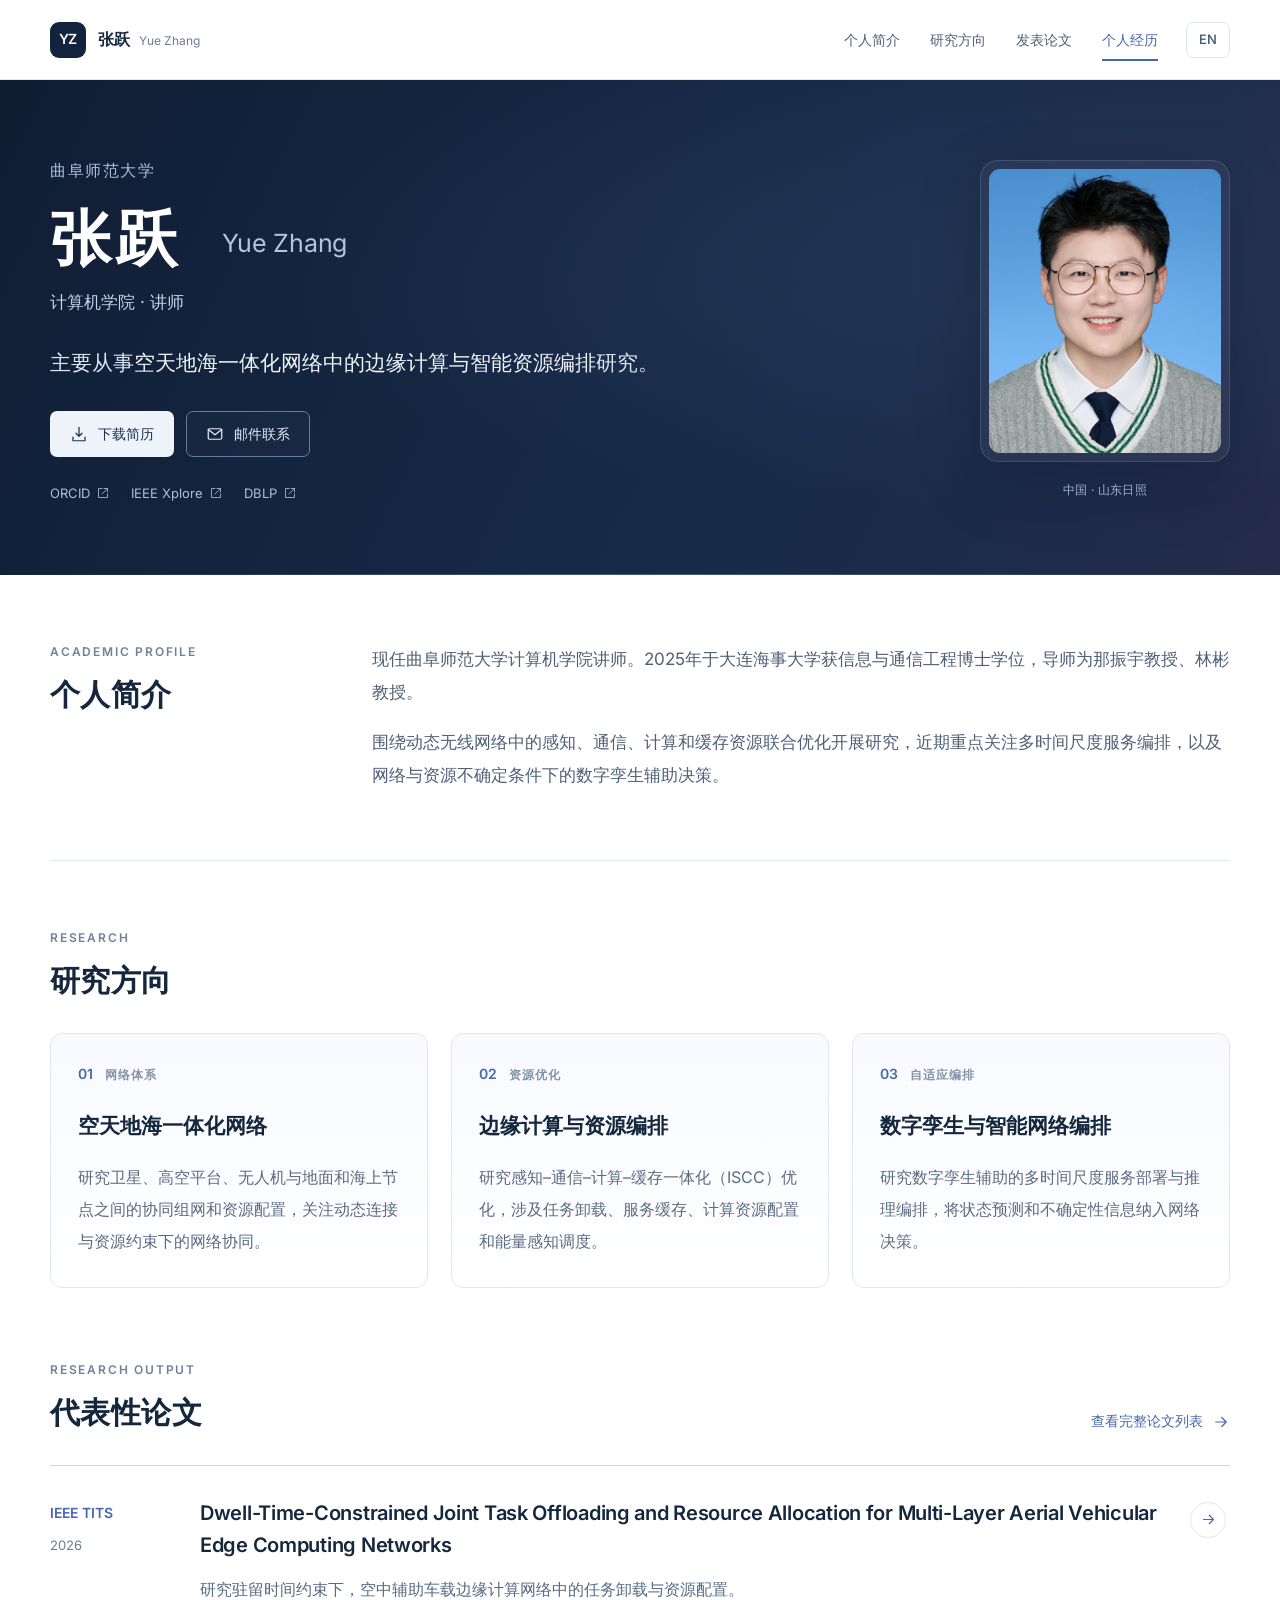
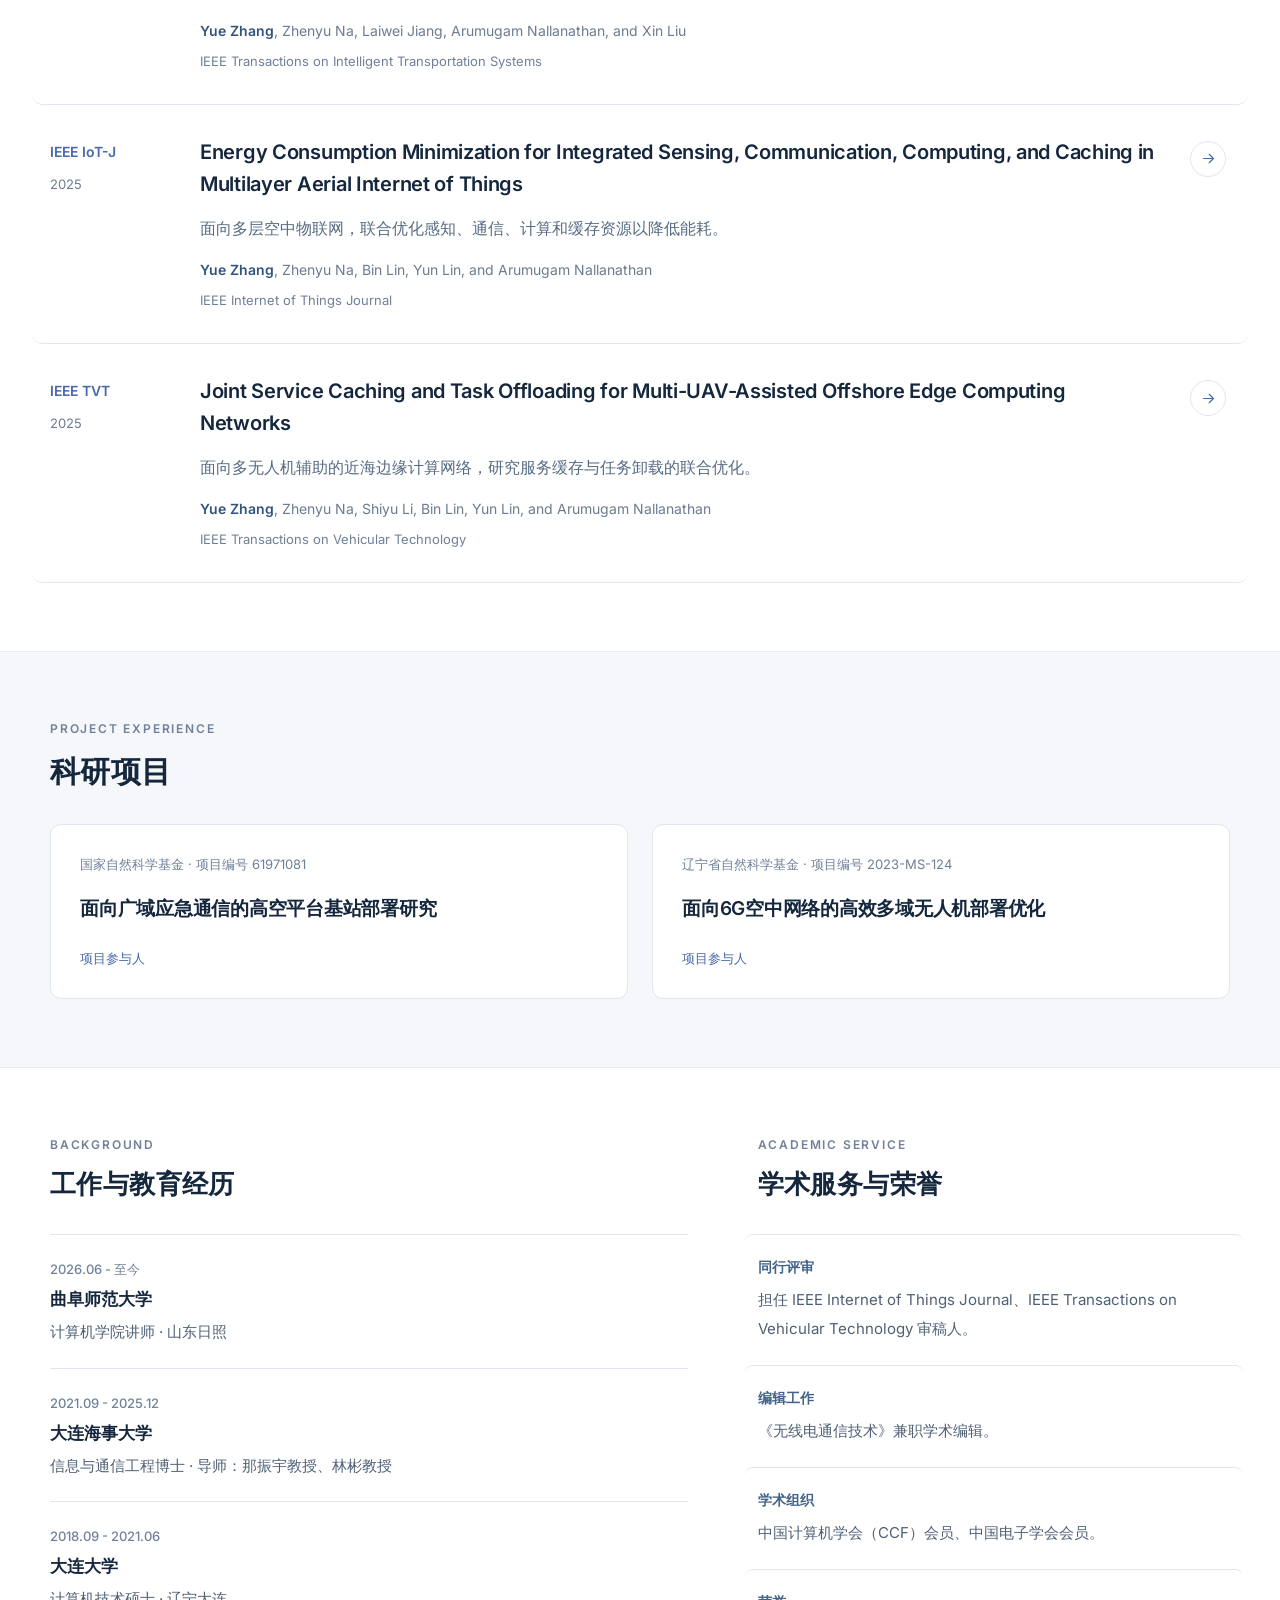
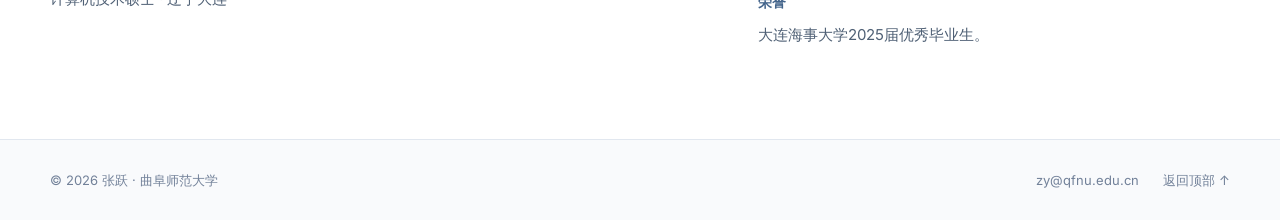
==== commit 3c9f8dcc: "Add files via upload" ====
--- a/zh/index.html
+++ b/zh/index.html
@@ -12,10 +12,7 @@
 <div class="timeline-date">2018.09 - 2021.06</div>
 <div><h3>大连大学</h3><p>计算机技术硕士 · 辽宁大连</p></div>
 </div>
-<div class="timeline-item">
-<div class="timeline-date">2012.09 - 2017.06</div>
-<div><h3>滨州学院</h3><p>计算机科学与技术学士 · 山东滨州</p></div>
-</div>
+
 </div></div><div class="service-column" id="service"><div class="section-heading"><div><p class="eyebrow">ACADEMIC SERVICE</p><h2>学术服务与荣誉</h2></div></div><div class="service-grid"><div class="service-card">
 <h3>同行评审</h3>
 <p>担任 <em>IEEE Internet of Things Journal</em>、<em>IEEE Transactions on Vehicular Technology</em> 审稿人。</p>
--- a/academic-v7.css
+++ b/academic-v7.css
@@ -15,5 +15,33 @@
 @media(max-width:820px){.header-inner{min-height:69px;gap:15px}.brand small{display:none}.desktop-nav{gap:19px}.desktop-nav a{font-size:13px;padding-block:25px}.hero-inner{grid-template-columns:minmax(0,1fr) 190px;gap:32px;padding-block:47px}.hero-portrait{width:190px}.portrait-frame img{height:215px;width:174px}.hero h1{font-size:44px}.hero h1 span{display:block;font-size:23px;margin:8px 0 0}.hero-intro{font-size:17px;margin-top:20px}.hero-actions{margin-top:22px}.profile-links{gap:15px}.profile-links a{font-size:12px}.hero-portrait figcaption{font-size:11px}.about-section{grid-template-columns:1fr;gap:24px}.research-grid{grid-template-columns:1fr}.research-card{display:grid;grid-template-columns:minmax(0,.9fr) minmax(0,1.1fr);column-gap:28px;row-gap:12px;padding:25px}.research-topline{grid-column:1/-1;margin:0}.research-card h3{font-size:21px;margin:0}.research-card p{font-size:16px;margin:0}.selected-paper{grid-template-columns:96px minmax(0,1fr) 30px;gap:20px}.selected-paper h3{font-size:18px}.paper-link{width:30px;height:30px}.selected-summary{font-size:15px}.project-card{padding:24px}.project-grid{gap:18px}.background-section{grid-template-columns:1fr;gap:50px}.section-heading{gap:20px}.section h2{font-size:28px}.background-section h2{font-size:27px}.service-grid{grid-template-columns:1fr 1fr;gap:0 30px}.pub-intro{padding-top:45px}.pub-layout{grid-template-columns:1fr;gap:0}.pub-side-inner{position:static;padding-top:0}.pub-side{border-top:0}.side-title{display:none}.pub-toolbar{flex-direction:row;flex-wrap:wrap;gap:8px;margin-bottom:20px}.pub-side-inner>.text-link{display:none}.pub-content{padding-top:22px}.publication{grid-template-columns:47px minmax(0,1fr);gap:15px}html[lang=zh-CN] .hero h1{font-size:46px}html[lang=zh-CN] .hero h1 span{font-size:21px;margin:10px 0 0}html[lang=zh-CN] .hero-intro{font-size:18px}html[lang=zh-CN] .hero-inner{padding-block:50px}}
 @media(max-width:620px){html{scroll-padding-top:90px}.shell,.header-inner{width:calc(100% - 36px)}.header-inner{min-height:65px}.desktop-nav{display:none}.header-tools{margin-left:auto;gap:10px}.menu-button{display:block}.brand{font-size:15px;gap:10px}.brand small{display:inline;font-size:11px;margin-left:7px}.brand-mark{width:32px;height:32px;border-radius:8px;font-size:12px}.lang-switch{min-width:38px;min-height:34px;font-size:12px}.hero-inner{grid-template-columns:minmax(0,1fr) 90px;gap:18px;padding-block:35px 38px;align-items:start}.hero-copy{display:contents}.hero-affiliation,.hero h1,.hero-role{grid-column:1}.hero-affiliation{font-size:13px;margin-bottom:13px}.hero h1{font-size:35px;letter-spacing:-1.2px;margin-bottom:14px}.hero h1 span{font-size:21px;margin-top:6px;letter-spacing:.05em}.hero-role{font-size:14px;line-height:1.8}.hero-intro,.hero-actions,.profile-links{grid-column:1/-1}.hero-intro{margin-top:7px;font-size:17px;line-height:1.95}.hero-actions{margin-top:2px;gap:10px}.button{font-size:13px;min-height:44px;padding:10px 16px}.profile-links{margin-top:2px;gap:20px}.hero-portrait{grid-column:2;grid-row:1/4;width:90px;margin-top:4px}.portrait-frame{padding:4px;border-radius:11px;box-shadow:none}.portrait-frame img{width:80px;height:102px;border-radius:7px}.hero-portrait figcaption{display:none}.section{padding-block:43px}.selected-section{padding-top:0}.section h2{font-size:26px}.eyebrow{font-size:11px;letter-spacing:.12em;margin-bottom:9px}.about-section{gap:20px}.prose p{font-size:16px;line-height:1.95}.prose p+p{margin-top:13px}.section-heading{align-items:start;flex-direction:column;gap:14px;margin-bottom:25px}.text-link{font-size:14px}.research-card{display:block;padding:24px}.research-topline{margin-bottom:16px}.research-card h3{font-size:20px;line-height:1.55;margin-bottom:14px}.research-card p{font-size:16px;line-height:1.95}.research-label{font-size:10px}.selected-paper{grid-template-columns:minmax(0,1fr) 30px;gap:13px;padding-block:25px}.selected-meta{grid-column:1;display:flex;gap:15px;align-items:center;font-size:13px;padding:0}.selected-year{font-size:12px}.selected-body{grid-column:1/-1;grid-row:2}.paper-link{grid-column:2;grid-row:1;margin-top:0}.selected-paper h3{font-size:17px;line-height:1.75}.selected-summary{font-size:15px;line-height:1.9}.authors{font-size:13px;line-height:1.9}.selected-venue{font-size:12px;line-height:1.85}.project-grid{grid-template-columns:1fr}.project-card{padding:24px}.project-card h3{font-size:17px;line-height:1.8}.project-meta{font-size:12px}.background-section{gap:42px}.background-section h2{font-size:25px}.timeline-item,.service-card{padding-block:20px}.timeline-date{font-size:13px}.timeline-item h3{font-size:16px}.timeline-item p,.service-card p{font-size:15px;line-height:1.95}.service-grid{grid-template-columns:1fr}.footer-inner{padding-block:23px;flex-direction:column;gap:10px;font-size:12px}.footer-inner>div{justify-content:space-between;gap:15px}.pub-intro{padding-block:34px 26px}.pub-intro h1{font-size:36px;letter-spacing:-1px}.lead{font-size:16px;line-height:1.8}.pub-count{font-size:13px;margin-top:12px}.filter{font-size:13px;padding:10px 11px;background:#f5f7fb}.pub-toolbar{gap:7px}.pub-layout{padding-bottom:45px}.results-status{font-size:12px;margin-bottom:20px}.pub-group h2{font-size:21px}.publication{grid-template-columns:1fr;gap:7px;padding-block:24px}.pub-year{font-size:12px;margin:0}.pub-body h4{font-size:16px;line-height:1.85}.pub-body .authors,.venue{font-size:13px;line-height:1.95}.pub-body .authors{margin-top:9px}.submitted-note{font-size:13px;line-height:1.85}.publication:target{outline-offset:4px}html[lang=zh-CN] .hero-inner{padding-block:36px 38px}html[lang=zh-CN] .hero-affiliation{font-size:14px}html[lang=zh-CN] .hero h1{font-size:39px}html[lang=zh-CN] .hero h1 span{font-size:20px;margin-top:6px}html[lang=zh-CN] .hero-intro{font-size:18px;line-height:2}html[lang=zh-CN] .research-card h3{font-size:20px}html[lang=zh-CN] .pub-intro h1{font-size:34px}}
 @media(max-width:360px){.brand small{display:none}.hero h1{font-size:30px}.hero-inner{grid-template-columns:minmax(0,1fr) 78px;gap:14px}.hero-portrait{width:78px}.portrait-frame img{width:68px;height:88px}.profile-links{gap:13px}.hero-intro{font-size:16px}.shell,.header-inner{width:calc(100% - 30px)}}
-@media(prefers-reduced-motion:reduce){html{scroll-behavior:auto}.button{transition:none}}
+/* v8 interaction polish: subtle feedback for a professional academic profile. */
+.desktop-nav a[aria-current=location]{color:var(--accent)}
+.desktop-nav a[aria-current=location]:after{position:absolute;content:"";height:2px;background:var(--accent);bottom:18px;left:0;right:0}
+.mobile-nav a[aria-current=location]{color:var(--accent);font-weight:600;background:#f5f7fb}
+.brand-mark,.portrait-frame,.research-card,.selected-paper,.project-card,.service-card,.publication,.paper-link,.paper-link svg,.text-link svg,.button{transition:transform .22s ease,background-color .22s ease,border-color .22s ease,box-shadow .22s ease,color .22s ease}
+.research-card{position:relative;overflow:hidden}
+.research-card:before{content:"";position:absolute;inset:0 0 auto;height:3px;background:linear-gradient(90deg,#4768ac,#8ea9d4);transform:scaleX(0);transform-origin:left;transition:transform .22s ease}
+.selected-paper,.publication,.service-card{position:relative}
+.selected-paper{padding-inline:18px;margin-inline:-18px;border-radius:10px}
+.publication{padding-inline:14px;margin-inline:-14px;border-radius:9px}
+.service-card{padding-inline:13px;margin-inline:-13px;border-radius:8px}
+@media(hover:hover) and (pointer:fine){
+  .brand:hover .brand-mark{transform:rotate(-4deg) scale(1.05);background:#1b365d}
+  .button:hover{transform:translateY(-2px)}
+  .text-link:hover svg{transform:translateX(3px)}
+  .hero-portrait:hover .portrait-frame{transform:translateY(-5px) rotate(.5deg);border-color:#a9bfde80;box-shadow:0 28px 70px #070f2055}
+  .research-card:hover,.research-card:focus-within{transform:translateY(-6px);border-color:#b9c9df;box-shadow:0 16px 36px #18345414;background:linear-gradient(155deg,#f5f8fd,#fff)}
+  .research-card:hover:before,.research-card:focus-within:before{transform:scaleX(1)}
+  .research-card:hover h3{color:#315c94}
+  .selected-paper:hover,.selected-paper:focus-within{background:#f7f9fc;transform:translateX(5px);box-shadow:0 8px 24px #23466b0a}
+  .selected-paper:hover .paper-link,.selected-paper:focus-within .paper-link{background:var(--accent);border-color:var(--accent);color:#fff}
+  .selected-paper:hover .paper-link svg,.selected-paper:focus-within .paper-link svg{transform:translateX(2px)}
+  .project-card:hover,.project-card:focus-within{transform:translateY(-5px);border-color:#b9c9df;box-shadow:0 15px 34px #18345412}
+  .project-card:hover h3{color:#315c94}
+  .service-card:hover{background:#f8fafd;transform:translateX(4px)}
+  .publication:hover,.publication:focus-within{background:#f8fafd;transform:translateX(3px)}
+  .publication:hover .pub-year{color:#4768ac}
+}
+@media(prefers-reduced-motion:reduce){html{scroll-behavior:auto}.brand-mark,.portrait-frame,.research-card,.research-card:before,.selected-paper,.project-card,.service-card,.publication,.paper-link,.paper-link svg,.text-link svg,.button{transition:none!important;transform:none!important}}
 @media print{html{scroll-padding:0}body{font-size:10pt;background:#fff;color:#222}.site-header,.site-footer,.skip-link,.pub-side,.hero-actions,.profile-links,.paper-link{display:none!important}.shell{width:100%}.hero{background:#fff;color:#222}.hero-inner{padding:0 0 20px;gap:25px;grid-template-columns:minmax(0,1fr) 120px}.hero h1,.hero h1 span,.hero-role,.hero-affiliation,.hero-intro,.hero-intro strong{color:#222}.hero h1{font-size:28pt}.hero-intro{font-size:11pt}.hero-portrait{width:120px}.portrait-frame{border:0;box-shadow:none;padding:0}.portrait-frame img{width:120px;height:148px}.hero-portrait figcaption{color:#555}.section{padding:20px 0}.section h2{font-size:17pt}.section-heading{margin-bottom:15px}.research-card,.selected-paper,.project-card,.timeline-item,.service-card,.publication{break-inside:avoid}.prose p,.research-card p{font-size:10pt}.research-card h3{font-size:12pt}.selected-paper h3{font-size:12pt}.selected-summary,.authors,.venue{font-size:9pt}.project-band{background:white}.background-section{gap:30px}.pub-intro{padding:0 0 20px}.pub-layout{display:block;padding:0}.pub-content{padding:15px 0}.pub-group[hidden]{display:block!important}.pub-body h4{font-size:11pt}.publication{padding:13px 0}.pub-body .authors,.venue{font-size:9pt}.results-status{display:none}.pub-group h2{break-after:avoid}}
